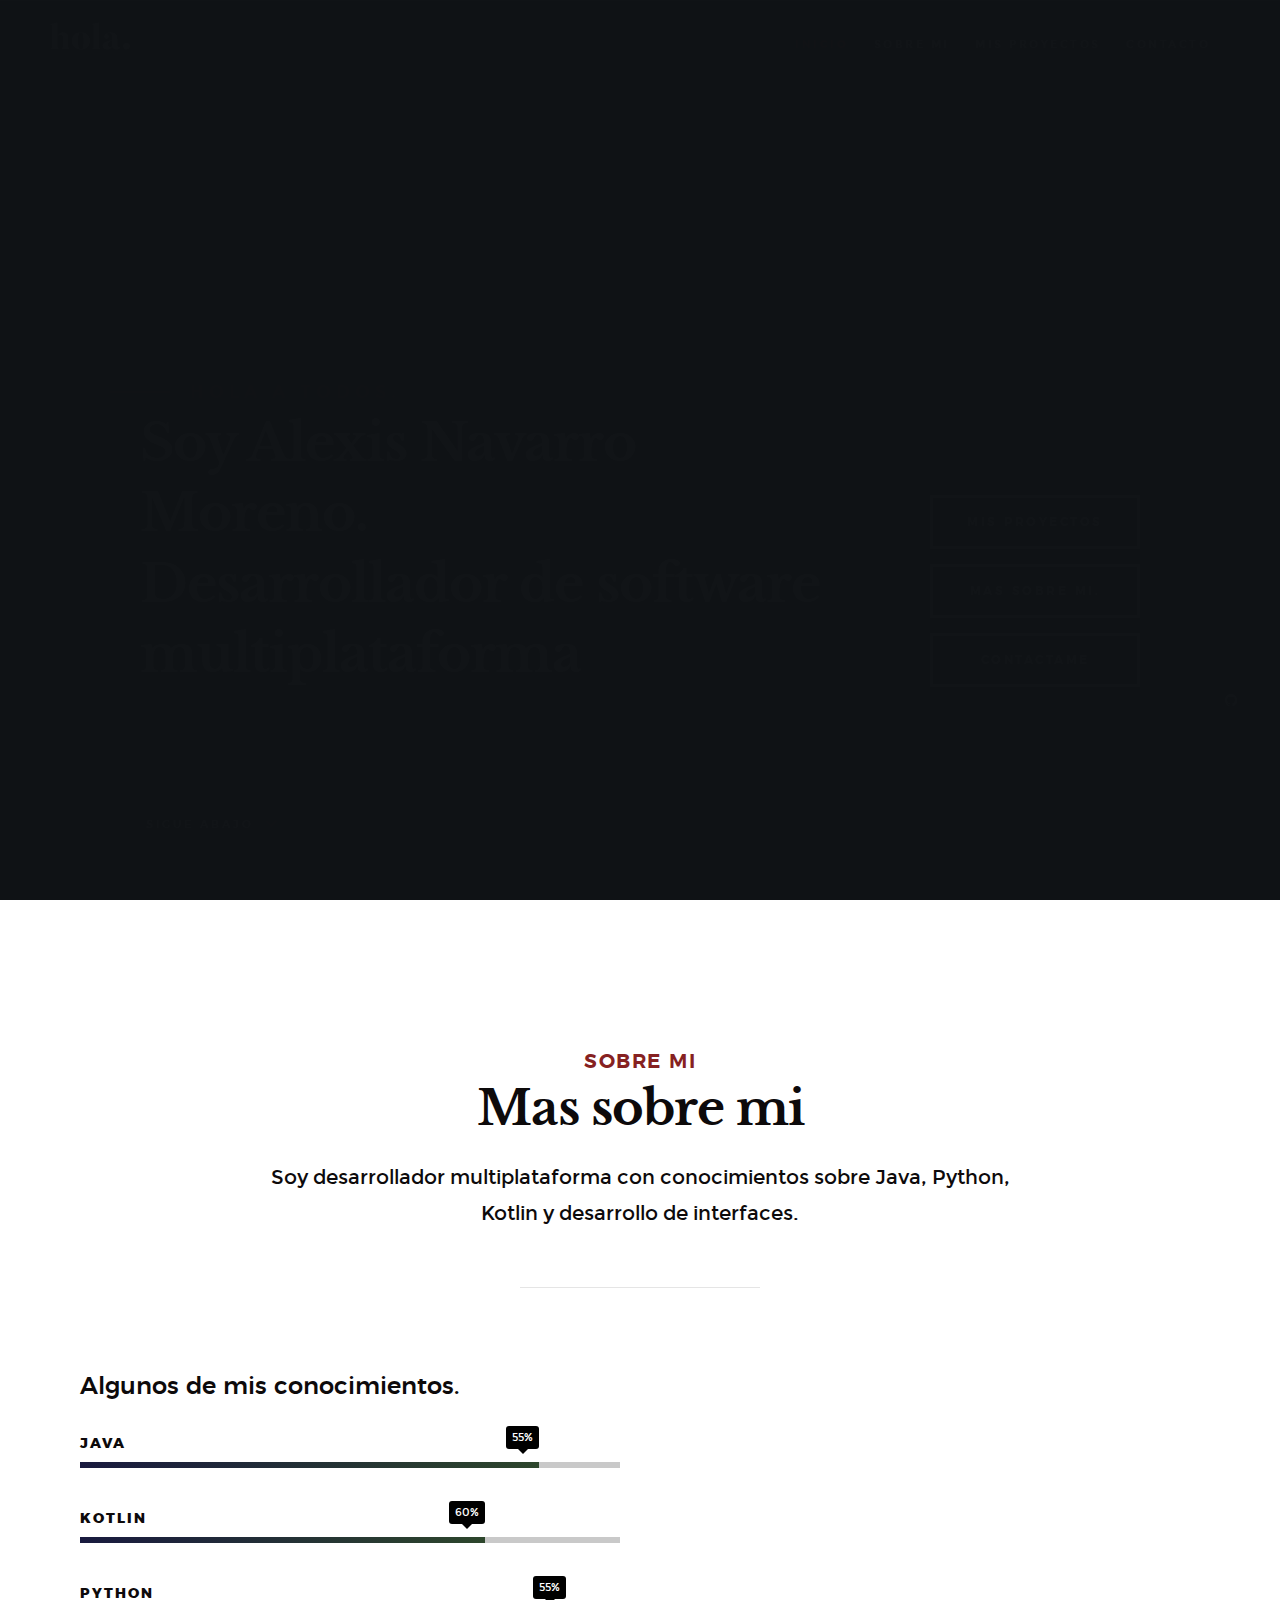
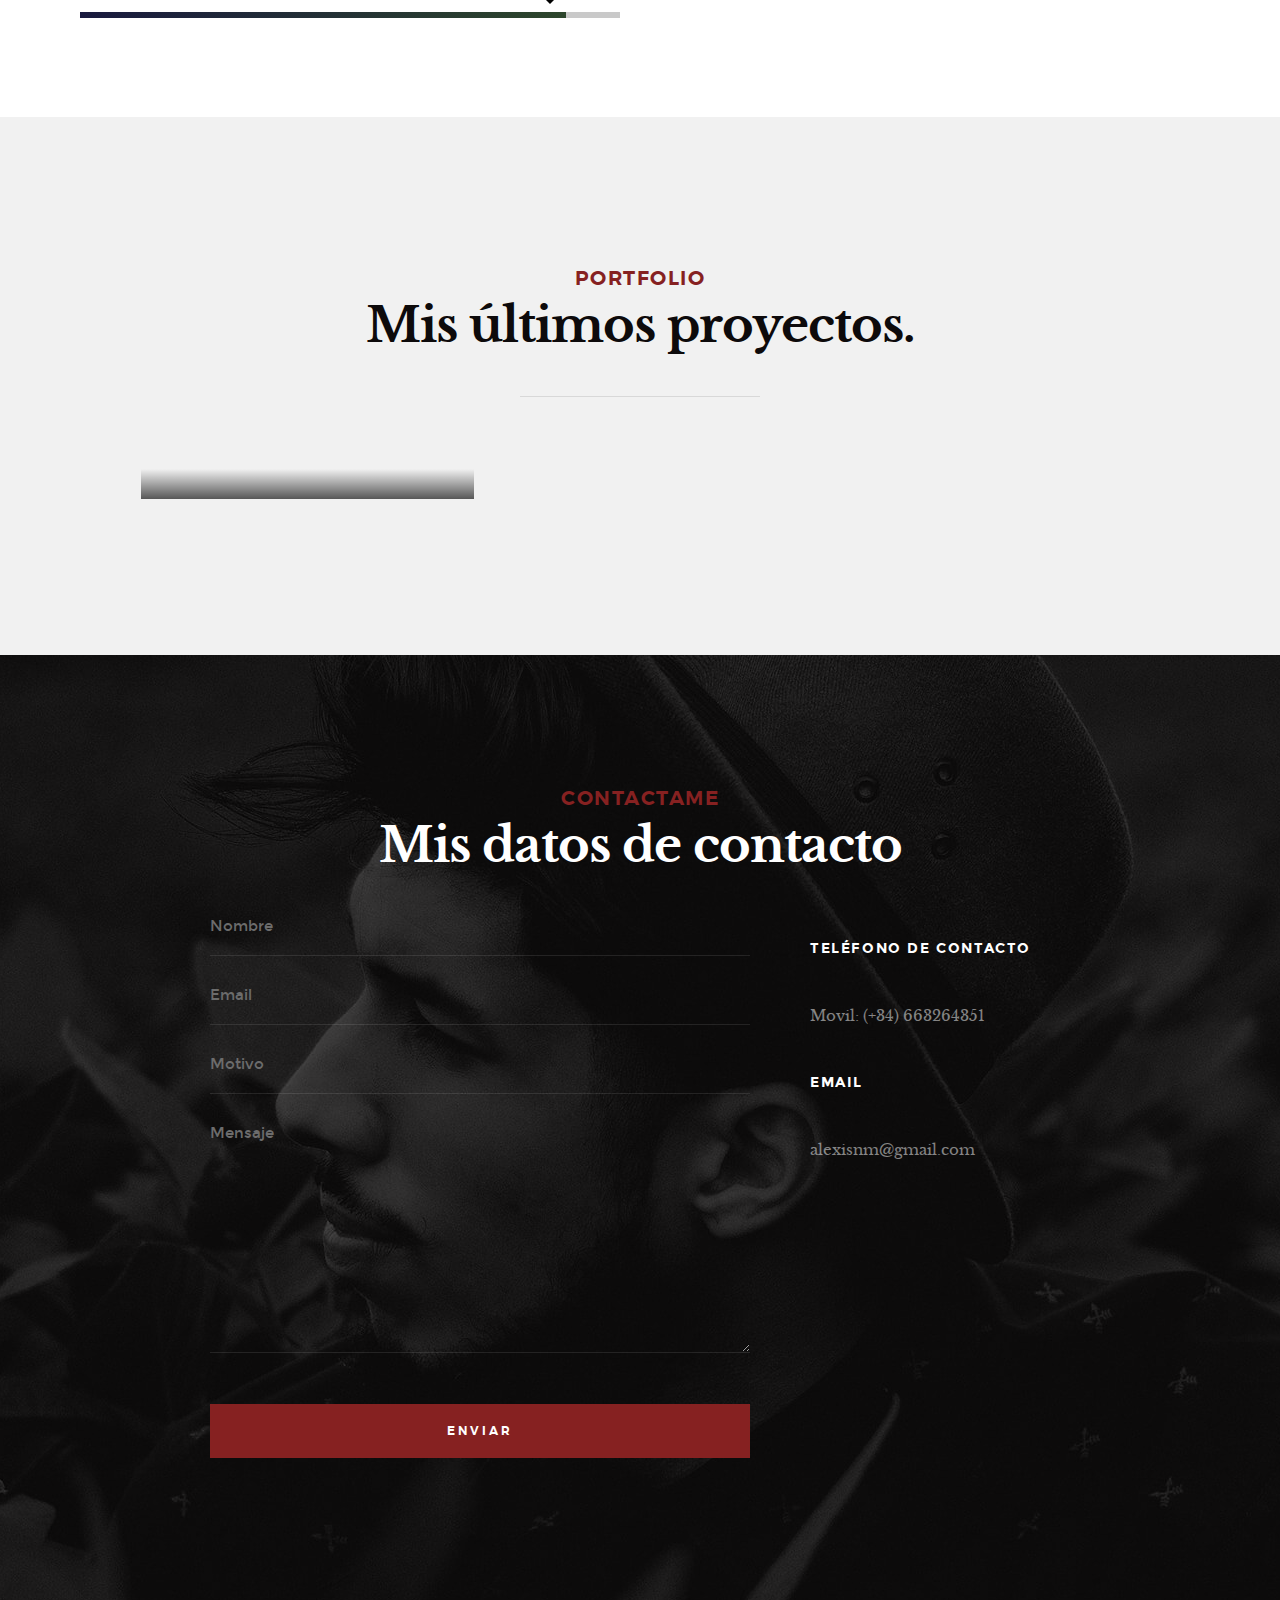
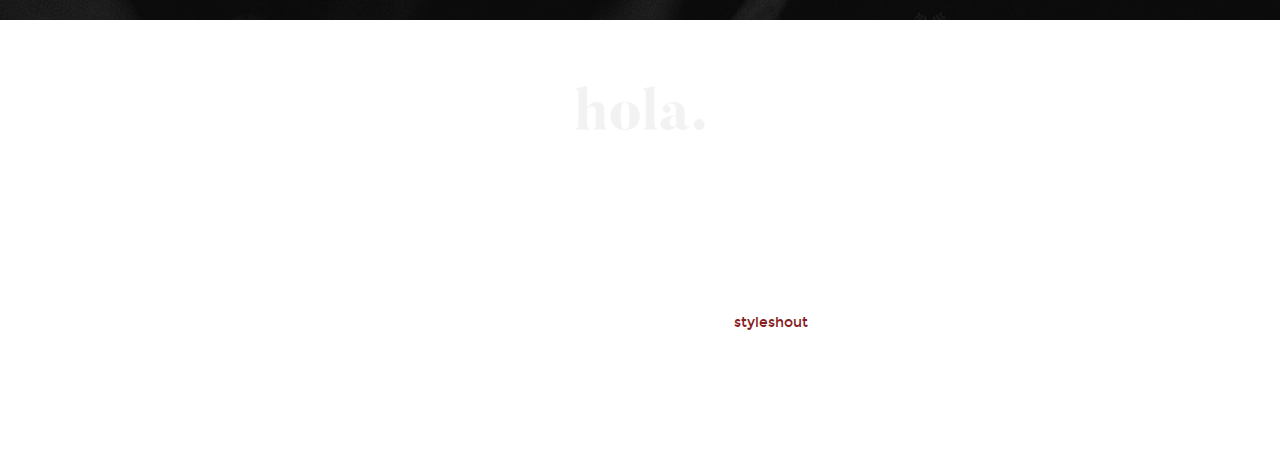
==== index.html @ c72ec031 "Update index.html" ====
<!DOCTYPE html>
<!--[if lt IE 9 ]><html class="no-js oldie" lang="en"> <![endif]-->
<!--[if IE 9 ]><html class="no-js oldie ie9" lang="en"> <![endif]-->
<!--[if (gte IE 9)|!(IE)]><!-->
<html class="no-js" lang="es">
<!--<![endif]-->

<head>

    <!--- basic page needs
    ================================================== -->
    <meta charset="utf-8">
    <title>Repositorio Alexis Navarro</title>
    <meta name="description" content="">
    <meta name="author" content="">

    <!-- mobile specific metas
    ================================================== -->
    <meta name="viewport" content="width=device-width, initial-scale=1">

    <!-- CSS
    ================================================== -->
    <link rel="stylesheet" href="css/base.css">
    <link rel="stylesheet" href="css/vendor.css">
    <link rel="stylesheet" href="css/main.css">

    <!-- script
    ================================================== -->
    <script src="js/modernizr.js"></script>
    <script src="js/pace.min.js"></script>

    <!-- favicons
    ================================================== -->
    <link rel="shortcut icon" href="favicon.ico" type="image/x-icon">
    <link rel="icon" href="favicon.ico" type="image/x-icon">

</head>

<body id="top">

    <!-- header
    ================================================== -->
    <header class="s-header">

        <div class="header-logo">
            <a class="site-logo" href="index.html"><img src="images/logo.png" alt="Homepage"></a>
        </div>

        <nav class="header-nav-wrap">
            <ul class="header-nav">
                <li class="current"><a class="smoothscroll"  href="#home" title="home">Inicio</a></li>
                <li><a class="smoothscroll"  href="#about" title="about">Sobre mi</a></li>
                <li><a class="smoothscroll"  href="#works" title="works">Mis proyectos</a></li>
                <li><a class="smoothscroll"  href="#contact" title="contact">Contacto</a></li>
            </ul>
        </nav>

        <a class="header-menu-toggle" href="#0"><span>Menu</span></a>

    </header> <!-- end s-header -->


   <!-- home
   ================================================== -->
   <section id="home" class="s-home page-hero target-section" data-parallax="scroll" data-image-src="images/desk.jpg" data-natural-width=3000 data-natural-height=2000 data-position-y=center>

        <div class="overlay"></div>
        <div class="shadow-overlay"></div>

        <div class="home-content">

            <div class="row home-content__main">

                <h3>Hola a todos.</h3>

                <h1>
                    Soy Alexis Navarro Moreno. <br>
                    Desarrollador de software multiplataforma<br>
                </h1>

                <div class="home-content__buttons">
                    <a href="#works" class="smoothscroll btn btn--stroke">
                        Mis proyectos
                    </a>
                     <a href="#about" class="smoothscroll btn btn--stroke">
                        Mas sobre mi.
                    </a>
                    <a href="#contact" class="smoothscroll btn btn--stroke">
                        Contactame
                    </a>
                </div>

                <div class="home-content__scroll">
                    <a href="#about" class="scroll-link smoothscroll">
                        <span>Sigue abajo</span>
                    </a>
                </div>

            </div>

        </div> <!-- end home-content -->

        <ul class="home-social">
            <li>
                <a href="https://github.com/alexisnavarromoreno"><i class="im im-github" aria-hidden="true"></i><span>Git-Hub</span></a>
            </li>
        </ul> 
        <!-- end home-social -->

    </section> <!-- end s-home -->

        <!-- about
    ================================================== -->
    <section id="about" class="s-about target-section">
        
        <div class="row narrow section-intro has-bottom-sep">
            <div class="col-full text-center">
                <h3>Sobre mi</h3>
                <h1>Mas sobre mi</h1>
                <p class="lead">Soy desarrollador multiplataforma con conocimientos sobre Java, Python, Kotlin y desarrollo de interfaces.</p>
            </div>
        </div>

        <div class="row about-content">

            <!--<div class="col-six tab-full left">
                <h3>Howdy!</h3>

                <p>Lorem ipsum Ut eiusmod ex magna sit dolor esse adipisicing minim ad cupidatat eu veniam nostrud mollit laboris sunt magna velit culpa consectetur nostrud consectetur labore sed do.</p>

                <p>
                Lorem ipsum Nisi officia Duis irure voluptate dolor commodo pariatur occaecat aliquip adipisicing voluptate Ut in qui ea sint occaecat in commodo in in in incididunt ut sunt in Ut Duis in ut ex qui anim cupidatat cupidatat ex in non dolore labore ea amet cillum ea qui dolor nisi sed velit mollit exercitation ex fugiat labore in deserunt culpa laborum culpa anim dolore laboris amet irure mollit proident velit fugiat aute ea elit magna consequat qui officia quis elit Duis dolor esse cupidatat tempor proident voluptate aliqua ex cupidatat do eiusmod veniam irure laborum ut magna nostrud dolore ullamco commodo elit sit magna aliqua laborum veniam officia dolor.	
                </p>
            </div>-->

            <div class="col-six tab-full right">
                <h3>Algunos de mis conocimientos.</h3>

                <ul class="skill-bars">
                    <!--<li>
                    <div class="progress percent90"><span>90%</span></div>
                    <strong>HTML5</strong>
                    </li>-->
                    <li>
                    <div class="progress percent85"><span>55%</span></div>
                    <strong>Java</strong>
                    </li>
                    <!--<li>
                    <div class="progress percent70"><span>70%</span></div>
                    <strong>Java</strong>
                    </li>
                    <li>
                    <div class="progress percent95"><span>95%</span></div>
                    <strong>PHP</strong>
                    </li>-->
                    <li>
                    <div class="progress percent75"><span>60%</span></div>
                    <strong>Kotlin</strong>
                    </li>   
                    <li>
                    <div class="progress percent90"><span>55%</span></div>
                    <strong>Python</strong>
                    </li>   
                </ul>
            </div>

        </div> <!-- end about-content -->

    <!-- works
    ================================================== -->
    <section id="works" class="s-works target-section">

        <div class="row narrow section-intro has-bottom-sep">
            <div class="col-full">
                <h3>Portfolio</h3>
                <h1>Mis últimos proyectos.</h1>
            </div>
        </div>

        <div class="row masonry-wrap">
            <div class="masonry">

                <div class="masonry__brick">
                    <div class="item-folio">

                        <div class="item-folio__thumb">
                            <a href="images/Qt_logo_2016.svg.jpg" class="thumb-link" title="Componente Qt Personalizado" data-size="1050x700">
                                <img src="images/Qt_logo_2016.svg.jpg" 
                                     srcset="images/Qt_logo_2016.svg.jpg 1x, images/Qt_logo_2016.svg.jpg 2x" alt="">
                                <span class="shadow-overlay"></span>
                            </a>
                        </div>

                        <div class="item-folio__text">
                            <h3 class="item-folio__title">
                                Componente Qt Personalizado
                            </h3>
                            <p class="item-folio__cat">
                                Componente Qt
                            </p>
                        </div>

                        <a href="https://www.behance.net/" class="item-folio__project-link" title="Project link">
                            <i class="im im-link"></i>
                        </a>

                        <div class="item-folio__caption">
                            <p>Vero molestiae sed aut natus excepturi. Et tempora numquam. Temporibus iusto quo.Unde dolorem corrupti neque nisi.</p>
                        </div>

                    </div> <!-- end item-folio -->
                </div> <!-- end masonry__brick -->

            </div>
        </div> <!-- end masonry -->

    </section> <!-- end works -->



<section id="contact" class="s-contact target-section">

        <div class="overlay"></div>

        <div class="row narrow section-intro">
            <div class="col-full">
                <h3>Contactame</h3>
                <h1>Mis datos de contacto</h1>
            </div>
        </div>

        <div class="row contact__main">
            <div class="col-eight tab-full contact__form">
                <form name="contactForm" id="contactForm" method="post" action="mailto:alexisnm.1990@gmail.com" enctype="text/plain">
                    <fieldset>
    
                    <div class="form-field">
                        <input name="contactName" type="text" id="contactName" placeholder="Nombre" value="" minlength="2" required="" aria-required="true" class="full-width">
                    </div>
                    <div class="form-field">
                        <input name="contactEmail" type="email" id="contactEmail" placeholder="Email" value="" required="" aria-required="true" class="full-width">
                    </div>
                    <div class="form-field">
                        <input name="contactSubject" type="text" id="contactSubject" placeholder="Motivo" value="" class="full-width">
                    </div>
                    <div class="form-field">
                        <textarea name="contactMessage" id="contactMessage" placeholder="Mensaje" rows="10" cols="50" required="" aria-required="true" class="full-width"></textarea>
                    </div>
                    <div class="form-field">
                        <button class="full-width btn--primary">Enviar</button>
                        <div class="submit-loader">
                            <div class="text-loader">Enviando...</div>
                            <div class="s-loader">
                                <div class="bounce1"></div>
                                <div class="bounce2"></div>
                                <div class="bounce3"></div>
                            </div>
                        </div>
                    </div>
    
                    </fieldset>
                </form>

                 <!-- contact-warning -->
                <div class="message-warning">
                    <br>Algo ha fallado, vuelve a intentarlo.</br>
                </div> 
            
                    <!-- contact-success -->
                <div class="message-success">
                    <br>Su mensaje ha sido enviado!</br>
                </div>
                        
            </div>
            <div class="col-four tab-full contact__infos">
                <h4 class="h06">Teléfono de contacto</h4>
                <p>
                    <br>Movil: (+34) 663264351</br>
                </p>

                <h4 class="h06">Email</h4>
                <p>
                    <br>alexisnm@gmail.com</br>
                </p>

            </div>

        </div>

    </section>  <!--end s-contact -->


    <!-- footer
    ================================================== -->
    <footer>
        <div class="row">
            <div class="col-full">

                <div class="footer-logo">
                    <a class="footer-site-logo" href="#0"><img src="images/logo.png" alt="Homepage"></a>
                </div>

                <ul class="footer-social">
                    <li><a href="https://github.com/alexisnavarromoreno">
                        <i class="im im-github" aria-hidden="GitHub"></i>
                        <span>GitHub</span>
                    </a></li>
                </ul>
                    
            </div>
        </div>

        <div class="row footer-bottom">

            <div class="col-twelve">
                <div class="copyright">
                    <span>© Copyright Hola 2017</span> 
                    <span>Design by <a href="https://www.styleshout.com/">styleshout</a></span>	
                </div>

                <div class="go-top">
                <a class="smoothscroll" title="Back to Top" href="#top"><i class="im im-arrow-up" aria-hidden="true"></i></a>
                </div>
            </div>

        </div> <!--end footer-bottom-->

    </footer> <!--end footer -->


    <!-- photoswipe background
    ================================================== -->
    <div aria-hidden="true" class="pswp" role="dialog" tabindex="-1">

        <div class="pswp__bg"></div>
        <div class="pswp__scroll-wrap">

            <div class="pswp__container">
                <div class="pswp__item"></div>
                <div class="pswp__item"></div>
                <div class="pswp__item"></div>
            </div>

            <div class="pswp__ui pswp__ui--hidden">
                <div class="pswp__top-bar">
                    <div class="pswp__counter"></div><button class="pswp__button pswp__button--close" title="Close (Esc)"></button> <button class="pswp__button pswp__button--share" title=
                    "Share"></button> <button class="pswp__button pswp__button--fs" title="Toggle fullscreen"></button> <button class="pswp__button pswp__button--zoom" title=
                    "Zoom in/out"></button>
                    <div class="pswp__preloader">
                        <div class="pswp__preloader__icn">
                            <div class="pswp__preloader__cut">
                                <div class="pswp__preloader__donut"></div>
                            </div>
                        </div>
                    </div>
                </div>
                <div class="pswp__share-modal pswp__share-modal--hidden pswp__single-tap">
                    <div class="pswp__share-tooltip"></div>
                </div><button class="pswp__button pswp__button--arrow--left" title="Previous (arrow left)"></button> <button class="pswp__button pswp__button--arrow--right" title=
                "Next (arrow right)"></button>
                <div class="pswp__caption">
                    <div class="pswp__caption__center"></div>
                </div>
            </div>

        </div>

    </div><!-- end photoSwipe background -->

    <div id="preloader">
        <div id="loader"></div>
    </div>


    <!-- Java Script
    ================================================== -->
    <script src="js/jquery-3.2.1.min.js"></script>
    <script src="js/plugins.js"></script>
    <script src="js/main.js"></script>

</body>

</html>
---- css/base.css ----
/* =================================================================== 
 *
 *  Hola v1.0 Base Stylesheet
 *  10-02-2017
 *  ------------------------------------------------------------------
 *
 *  TOC:
 *  # Normalize
 *  # Basic/base setup styles
 *      ## Media
 *      ## Typography resets
 *      ## links
 *      ## inputs
 *  # grid
 *      ## medium size devices
 *      ## tablets
 *      ## mobile devices
 *      ## small mobile devices
 *  # block grids
 *      ## medium size devices
 *      ## tablets
 *      ## mobile devices
 *      ## small mobile devices
 *  # MISC
 *
 * =================================================================== */


/* ===================================================================
 * # normalize
 * normalize.css v5.0.0 | MIT License | 
 * github.com/necolas/normalize.css
 *
 * ------------------------------------------------------------------- */

html {
    font-family: sans-serif;
    line-height: 1.15;
    -ms-text-size-adjust: 100%;
    -webkit-text-size-adjust: 100%;
}

body {
    margin: 0;
}

article, aside, footer, header, nav, section {
    display: block;
}

h1 {
    font-size: 2em;
    margin: 0.67em 0;
}

figcaption, figure, main {
    display: block;
}

figure {
    margin: 1em 40px;
}

hr {
    box-sizing: content-box;
    height: 0;
    overflow: visible;
}

pre {
    font-family: monospace, monospace;
    font-size: 1em;
}

a {
    background-color: transparent;
    -webkit-text-decoration-skip: objects;
}

a:active, a:hover {
    outline-width: 0;
}

abbr[title] {
    border-bottom: none;
    text-decoration: underline;
    text-decoration: underline dotted;
}

b, strong {
    font-weight: inherit;
}

b, strong {
    font-weight: bolder;
}

code, kbd, samp {
    font-family: monospace, monospace;
    font-size: 1em;
}

dfn {
    font-style: italic;
}

mark {
    background-color: #ff0;
    color: #000;
}

small {
    font-size: 80%;
}

sub, sup {
    font-size: 75%;
    line-height: 0;
    position: relative;
    vertical-align: baseline;
}

sub {
    bottom: -0.25em;
}

sup {
    top: -0.5em;
}

audio, video {
    display: inline-block;
}

audio:not([controls]) {
    display: none;
    height: 0;
}

img {
    border-style: none;
}

svg:not(:root) {
    overflow: hidden;
}

button, input, optgroup, select, textarea {
    font-family: sans-serif;
    font-size: 100%;
    line-height: 1.15;
    margin: 0;
}

button, input {
    overflow: visible;
}

button, select {
    text-transform: none;
}

button, html [type="button"], [type="reset"], [type="submit"] {
    -webkit-appearance: button;
}

button::-moz-focus-inner, [type="button"]::-moz-focus-inner, [type="reset"]::-moz-focus-inner, [type="submit"]::-moz-focus-inner {
    border-style: none;
    padding: 0;
}

button:-moz-focusring, [type="button"]:-moz-focusring, [type="reset"]:-moz-focusring, [type="submit"]:-moz-focusring {
    outline: 1px dotted ButtonText;
}

fieldset {
    border: 1px solid #c0c0c0;
    margin: 0 2px;
    padding: 0.35em 0.625em 0.75em;
}

legend {
    box-sizing: border-box;
    color: inherit;
    display: table;
    max-width: 100%;
    padding: 0;
    white-space: normal;
}

progress {
    display: inline-block;
    vertical-align: baseline;
}

textarea {
    overflow: auto;
}

[type="checkbox"], [type="radio"] {
    box-sizing: border-box;
    padding: 0;
}

[type="number"]::-webkit-inner-spin-button, [type="number"]::-webkit-outer-spin-button {
    height: auto;
}

[type="search"] {
    -webkit-appearance: textfield;
    outline-offset: -2px;
}

[type="search"]::-webkit-search-cancel-button, [type="search"]::-webkit-search-decoration {
    -webkit-appearance: none;
}

::-webkit-file-upload-button {
    -webkit-appearance: button;
    font: inherit;
}

details, menu {
    display: block;
}

summary {
    display: list-item;
}

canvas {
    display: inline-block;
}

template {
    display: none;
}

[hidden] {
    display: none;
}


/* ===================================================================
 * # basic/base setup styles - (_basic.scss)
 *
 * ------------------------------------------------------------------- */

html {
    font-size: 62.5%;
    box-sizing: border-box;
}

*, *::before, *::after {
    box-sizing: inherit;
}

body {
    font-weight: normal;
    line-height: 1;
    word-wrap: break-word;
    text-rendering: optimizeLegibility;
    -webkit-overflow-scrolling: touch;
    -webkit-text-size-adjust: none;
}

body, input, button {
    -moz-osx-font-smoothing: grayscale;
    -webkit-font-smoothing: antialiased;
}


/* ------------------------------------------------------------------- 
 * ## Media - (_basic.scss)
 * ------------------------------------------------------------------- */

img, video {
    max-width: 100%;
    height: auto;
}


/* ------------------------------------------------------------------- 
 * ## Typography resets - (_basic.scss)
 * ------------------------------------------------------------------- */

div, dl, dt, dd, ul, ol, li, h1, h2, h3, h4, h5, h6, pre, form, p, blockquote, th, td {
    margin: 0;
    padding: 0;
}

h1, h2, h3, h4, h5, h6 {
    -webkit-font-smoothing: auto;
    -webkit-font-smoothing: antialiased;
    -webkit-font-variant-ligatures: common-ligatures;
    -moz-font-variant-ligatures: common-ligatures;
    font-variant-ligatures: common-ligatures;
    text-rendering: optimizeLegibility;
}

em, i {
    font-style: italic;
    line-height: inherit;
}

strong, b {
    font-weight: bold;
    line-height: inherit;
}

small {
    font-size: 60%;
    line-height: inherit;
}

ol, ul {
    list-style: none;
}

li {
    display: block;
}


/* ------------------------------------------------------------------- 
 * ## links - (_basic.scss)
 * ------------------------------------------------------------------- */

a {
    text-decoration: none;
    line-height: inherit;
}

a img {
    border: none;
}


/* ------------------------------------------------------------------- 
 * ## inputs - (_basic.scss)
 * ------------------------------------------------------------------- */

fieldset {
    margin: 0;
    padding: 0;
}

input[type="email"], 
input[type="number"], 
input[type="search"], 
input[type="text"], 
input[type="tel"], 
input[type="url"], 
input[type="password"], textarea {
    -webkit-appearance: none;
    -moz-appearance: none;
    -ms-appearance: none;
    -o-appearance: none;
    appearance: none;
}


/* ===================================================================
 * # grid - (_grid.scss)
 *
 * ------------------------------------------------------------------- */

.row {
    width: 94%;
    max-width: 1200px;
    margin: 0 auto;
}

.row:after {
    content: "";
    display: table;
    clear: both;
}

.row .row {
    width: auto;
    max-width: none;
    margin-left: -20px;
    margin-right: -20px;
}


/* column blocks
 * -------------------------------------- */

[class*="col-"] {
    float: left;
}

[class*="col-"] + [class*="col-"].end {
    float: right;
}

[class*="col-"] {
    padding: 0 20px;
}


/* column width classes 
 * -------------------------------------- */

.col-one {
    width: 8.33333%;
}

.col-two, .col-1-6 {
    width: 16.66667%;
}

.col-three, .col-1-4 {
    width: 25%;
}

.col-four, .col-1-3 {
    width: 33.33333%;
}

.col-five {
    width: 41.66667%;
}

.col-six, .col-1-2 {
    width: 50%;
}

.col-seven {
    width: 58.33333%;
}

.col-eight, .col-2-3 {
    width: 66.66667%;
}

.col-nine, .col-3-4 {
    width: 75%;
}

.col-ten, .col-5-6 {
    width: 83.33333%;
}

.col-eleven {
    width: 91.66667%;
}

.col-twelve, .col-full {
    width: 100%;
}


/* ------------------------------------------------------------------- 
 * ## medium size devices - (_grid.scss)
 * ------------------------------------------------------------------- */

@media only screen and (max-width: 1200px) {
    .row .row {
        margin-left: -15px;
        margin-right: -15px;
    }
    [class*="col-"] {
        padding: 0 15px;
    }
    .md-two, .md-1-6 {
        width: 16.66667%;
    }
    .md-one {
        width: 8.33333%;
    }
    .md-three, .md-1-4 {
        width: 25%;
    }
    .md-four, .md-1-3 {
        width: 33.33333%;
    }
    .md-five {
        width: 41.66667%;
    }
    .md-six, .md-1-2 {
        width: 50%;
    }
    .md-seven {
        width: 58.33333%;
    }
    .md-eight, .md-2-3 {
        width: 66.66667%;
    }
    .md-nine, .md-3-4 {
        width: 75%;
    }
    .md-ten, .md-5-6 {
        width: 83.33333%;
    }
    .md-eleven {
        width: 91.66667%;
    }
    .md-twelve, .md-full {
        width: 100%;
    }
}


/* ------------------------------------------------------------------- 
 * ## tablets - (_grid.scss)
 * ------------------------------------------------------------------- */

@media only screen and (max-width: 800px) {
    .row {
        width: 90%;
    }
    .tab-1-4 {
        width: 25%;
    }
    .tab-1-3 {
        width: 33.33333%;
    }
    .tab-1-2 {
        width: 50%;
    }
    .tab-2-3 {
        width: 66.66667%;
    }
    .tab-3-4 {
        width: 75%;
    }
    .tab-full {
        width: 100%;
    }
}


/* ------------------------------------------------------------------- 
 * ## mobile devices - (_grid.scss)
 * ------------------------------------------------------------------- */

@media only screen and (max-width: 600px) {
    .row {
        width: auto;
        padding-left: 25px;
        padding-right: 25px;
    }
    .row .row {
        margin-left: -10px;
        margin-right: -10px;
    }
    [class*="col-"] {
        padding: 0 10px;
    }
    .mob-1-4 {
        width: 25%;
    }
    .mob-1-3 {
        width: 33.33333%;
    }
    .mob-1-2 {
        width: 50%;
    }
    .mob-2-3 {
        width: 66.66667%;
    }
    .mob-3-4 {
        width: 75%;
    }
    .mob-full {
        width: 100%;
    }
}


/* ------------------------------------------------------------------- 
 * ## small mobile devices - (_grid.scss) 
 * ------------------------------------------------------------------- */


/* stack columns on small mobile devices
 * ------------------------------------------------------------------- */

@media only screen and (max-width: 400px) {
    .row .row {
        padding-left: 0;
        padding-right: 0;
        margin-left: 0;
        margin-right: 0;
    }
    [class*="col-"] {
        width: 100% !important;
        float: none !important;
        clear: both !important;
        margin-left: 0;
        margin-right: 0;
        padding: 0;
    }
    [class*="col-"] + [class*="col-"].end {
        float: none;
    }
}


/* ===================================================================
 * # block grids - (_grid.scss)
 * ------------------------------------------------------------------- */


/*   Equally-sized columns define at row level
 * ------------------------------------------------------------------- */

[class*="block-"]:after {
    content: "";
    display: table;
    clear: both;
}

.block-1-6 .col-block {
    width: 16.66667%;
}

.block-1-5 .col-block {
    width: 20%;
}

.block-1-4 .col-block {
    width: 25%;
}

.block-1-3 .col-block {
    width: 33.33333%;
}

.block-1-2 .col-block {
    width: 50%;
}


/**
 * Clearing for block grid columns. Allow columns with 
 * different heights to align properly.
 */

.block-1-6 .col-block:nth-child(6n+1), 
.block-1-5 .col-block:nth-child(5n+1), 
.block-1-4 .col-block:nth-child(4n+1), 
.block-1-3 .col-block:nth-child(3n+1), 
.block-1-2 .col-block:nth-child(2n+1) {
    clear: both;
}


/* ------------------------------------------------------------------- 
 * ## medium size devices - (_grid.scss)
 * ------------------------------------------------------------------- */

@media only screen and (max-width: 1200px) {
    .block-m-1-6 .col-block {
        width: 16.66667%;
    }
    .block-m-1-5 .col-block {
        width: 20%;
    }
    .block-m-1-4 .col-block {
        width: 25%;
    }
    .block-m-1-3 .col-block {
        width: 33.33333%;
    }
    .block-m-1-2 .col-block {
        width: 50%;
    }
    .block-m-full .col-block {
        width: 100%;
        clear: both;
    }
    [class*="block-m-"] .bgrid:nth-child(n) {
        clear: none;
    }
    .block-m-1-6 .col-block:nth-child(6n+1), 
    .block-m-1-5 .col-block:nth-child(5n+1), 
    .block-m-1-4 .col-block:nth-child(4n+1), 
    .block-m-1-3 .col-block:nth-child(3n+1), 
    .block-m-1-2 .col-block:nth-child(2n+1) {
        clear: both;
    }
}


/* ------------------------------------------------------------------- 
 * ## tablets - (_grid.scss)
 * ------------------------------------------------------------------- */

@media only screen and (max-width: 800px) {
    .block-tab-1-6 .col-block {
        width: 16.66667%;
    }
    .block-tab-1-5 .col-block {
        width: 20%;
    }
    .block-tab-1-4 .col-block {
        width: 25%;
    }
    .block-tab-1-3 .col-block {
        width: 33.33333%;
    }
    .block-tab-1-2 .col-block {
        width: 50%;
    }
    .block-tab-full .col-block {
        width: 100%;
        clear: both;
    }
    [class*="block-tab-"] .bgrid:nth-child(n) {
        clear: none;
    }
    .block-tab-1-6 .col-block:nth-child(6n+1), 
    .block-tab-1-6 .col-block:nth-child(5n+1), 
    .block-tab-1-4 .col-block:nth-child(4n+1), 
    .block-tab-1-3 .col-block:nth-child(3n+1), 
    .block-tab-1-2 .col-block:nth-child(2n+1) {
        clear: both;
    }
}


/* ------------------------------------------------------------------- 
 * ## mobile devices - (_grid.scss)
 * ------------------------------------------------------------------- */

@media only screen and (max-width: 600px) {
    .block-mob-1-6 .col-block {
        width: 16.66667%;
    }
    .block-mob-1-5 .col-block {
        width: 20%;
    }
    .block-mob-1-4 .col-block {
        width: 25%;
    }
    .block-mob-1-3 .col-block {
        width: 33.33333%;
    }
    .block-mob-1-2 .col-block {
        width: 50%;
    }
    .block-mob-full .col-block {
        width: 100%;
        clear: both;
    }
    [class*="block-mob-"] .bgrid:nth-child(n) {
        clear: none;
    }
    .block-mob-1-6 .col-block:nth-child(6n+1), 
    .block-mob-1-5 .col-block:nth-child(5n+1), 
    .block-mob-1-4 .col-block:nth-child(4n+1), 
    .block-mob-1-3 .col-block:nth-child(3n+1), 
    .block-mob-1-2 .col-block:nth-child(2n+1) {
        clear: both;
    }
}


/* ------------------------------------------------------------------- 
 * ## small mobile devices - (_grid.scss) 
 * ------------------------------------------------------------------- */


/* stack columns on small mobile devices
 * ------------------------------------------------------------------- */

@media only screen and (max-width: 400px) {
    .stack .col-block {
        width: 100% !important;
        float: none !important;
        clear: both !important;
        margin-left: 0;
        margin-right: 0;
    }
}


/* ===================================================================
 * # MISC  - (_grid.scss)
 *
 * ------------------------------------------------------------------- */

.group:after {
    content: "";
    display: table;
    clear: both;
}


/* Misc Helper Styles
 * -------------------------------------- */

.is-hidden {
    display: none;
}

.is-invisible {
    visibility: hidden;
}

.antialiased {
    -webkit-font-smoothing: antialiased;
    -moz-osx-font-smoothing: grayscale;
}

.overflow-hidden {
    overflow: hidden;
}

.remove-bottom {
    margin-bottom: 0;
}

.half-bottom {
    margin-bottom: 1.5rem !important;
}

.add-bottom {
    margin-bottom: 3rem !important;
}

.no-border {
    border: none;
}

.full-width {
    width: 100%;
}

.text-center {
    text-align: center;
}

.text-left {
    text-align: left;
}

.text-right {
    text-align: right;
}

.pull-left {
    float: left;
}

.pull-right {
    float: right;
}

.align-center {
    margin-left: auto;
    margin-right: auto;
    text-align: center;
}
---- css/vendor.css ----
/* =================================================================== 
 *
 *  Hola v1.0 Vendor/Third Party CSS 
 *  10-02-2017
 *  ------------------------------------------------------------------
 *
 *  TOC:
 *  # Slick slider
 *  # PhotoSwipe Skin
 *  # Prettyprint GitHub Theme
 *
 * =================================================================== */


/* ===================================================================
 * # slick slider
 *
 * ------------------------------------------------------------------- */

.slick-slider {
    position: relative;
    display: block;
    box-sizing: border-box;
    -webkit-touch-callout: none;
    -webkit-user-select: none;
    -khtml-user-select: none;
    -moz-user-select: none;
    -ms-user-select: none;
    user-select: none;
    -ms-touch-action: pan-y;
    touch-action: pan-y;
    -webkit-tap-highlight-color: transparent;
}

.slick-list {
    position: relative;
    overflow: hidden;
    display: block;
    margin: 0;
    padding: 0;
}

.slick-list:focus {
    outline: none;
}

.slick-list.dragging {
    cursor: pointer;
    cursor: hand;
}

.slick-slider .slick-track, .slick-slider .slick-list {
    -webkit-transform: translate3d(0, 0, 0);
    -moz-transform: translate3d(0, 0, 0);
    -ms-transform: translate3d(0, 0, 0);
    -o-transform: translate3d(0, 0, 0);
    transform: translate3d(0, 0, 0);
}

.slick-track {
    position: relative;
    left: 0;
    top: 0;
    display: block;
}

.slick-track:before, .slick-track:after {
    content: "";
    display: table;
}

.slick-track:after {
    clear: both;
}

.slick-loading .slick-track {
    visibility: hidden;
}

.slick-slide {
    float: left;
    height: 100%;
    min-height: 1px;
    display: none;
}

[dir="rtl"] .slick-slide {
    float: right;
}

.slick-slide img {
    display: block;
}

.slick-slide.slick-loading img {
    display: none;
}

.slick-slide.dragging img {
    pointer-events: none;
}

.slick-initialized .slick-slide {
    display: block;
}

.slick-loading .slick-slide {
    visibility: hidden;
}

.slick-vertical .slick-slide {
    display: block;
    height: auto;
    border: 1px solid transparent;
}

.slick-arrow.slick-hidden {
    display: none;
}


/*! PhotoSwipe main CSS by Dmitry Semenov | photoswipe.com | MIT license */


/*
	Styles for basic PhotoSwipe functionality (sliding area, open/close transitions)
*/


/* pswp = photoswipe */

.pswp {
    display: none;
    position: absolute;
    width: 100%;
    height: 100%;
    left: 0;
    top: 0;
    overflow: hidden;
    -ms-touch-action: none;
    touch-action: none;
    z-index: 1500;
    -webkit-text-size-adjust: 100%;
    /* create separate layer, to avoid paint on window.onscroll in webkit/blink */
    -webkit-backface-visibility: hidden;
    outline: none;
}

.pswp * {
    -webkit-box-sizing: border-box;
    box-sizing: border-box;
}

.pswp img {
    max-width: none;
}


/* style is added when JS option showHideOpacity is set to true */

.pswp--animate_opacity {
    /* 0.001, because opacity:0 doesn't trigger Paint action, which causes lag at start of transition */
    opacity: 0.001;
    will-change: opacity;
    /* for open/close transition */
    -webkit-transition: opacity 333ms cubic-bezier(0.4, 0, 0.22, 1);
    transition: opacity 333ms cubic-bezier(0.4, 0, 0.22, 1);
}

.pswp--open {
    display: block;
}

.pswp--zoom-allowed .pswp__img {
    /* autoprefixer: off */
    cursor: -webkit-zoom-in;
    cursor: -moz-zoom-in;
    cursor: zoom-in;
}

.pswp--zoomed-in .pswp__img {
    /* autoprefixer: off */
    cursor: -webkit-grab;
    cursor: -moz-grab;
    cursor: grab;
}

.pswp--dragging .pswp__img {
    /* autoprefixer: off */
    cursor: -webkit-grabbing;
    cursor: -moz-grabbing;
    cursor: grabbing;
}


/*
	Background is added as a separate element.
	As animating opacity is much faster than animating rgba() background-color.
*/

.pswp__bg {
    position: absolute;
    left: 0;
    top: 0;
    width: 100%;
    height: 100%;
    background: #000;
    opacity: 0;
    -webkit-transform: translateZ(0);
    transform: translateZ(0);
    -webkit-backface-visibility: hidden;
    will-change: opacity;
}

.pswp__scroll-wrap {
    position: absolute;
    left: 0;
    top: 0;
    width: 100%;
    height: 100%;
    overflow: hidden;
}

.pswp__container, .pswp__zoom-wrap {
    -ms-touch-action: none;
    touch-action: none;
    position: absolute;
    left: 0;
    right: 0;
    top: 0;
    bottom: 0;
}


/* Prevent selection and tap highlights */

.pswp__container, .pswp__img {
    -webkit-user-select: none;
    -moz-user-select: none;
    -ms-user-select: none;
    user-select: none;
    -webkit-tap-highlight-color: transparent;
    -webkit-touch-callout: none;
}

.pswp__zoom-wrap {
    position: absolute;
    width: 100%;
    -webkit-transform-origin: left top;
    -ms-transform-origin: left top;
    transform-origin: left top;
    /* for open/close transition */
    -webkit-transition: -webkit-transform 333ms cubic-bezier(0.4, 0, 0.22, 1);
    transition: transform 333ms cubic-bezier(0.4, 0, 0.22, 1);
}

.pswp__bg {
    will-change: opacity;
    /* for open/close transition */
    -webkit-transition: opacity 333ms cubic-bezier(0.4, 0, 0.22, 1);
    transition: opacity 333ms cubic-bezier(0.4, 0, 0.22, 1);
}

.pswp--animated-in .pswp__bg, .pswp--animated-in .pswp__zoom-wrap {
    -webkit-transition: none;
    transition: none;
}

.pswp__container, .pswp__zoom-wrap {
    -webkit-backface-visibility: hidden;
}

.pswp__item {
    position: absolute;
    left: 0;
    right: 0;
    top: 0;
    bottom: 0;
    overflow: hidden;
}

.pswp__img {
    position: absolute;
    width: auto;
    height: auto;
    top: 0;
    left: 0;
}


/*
	stretched thumbnail or div placeholder element (see below)
	style is added to avoid flickering in webkit/blink when layers overlap
*/

.pswp__img--placeholder {
    -webkit-backface-visibility: hidden;
}


/*
	div element that matches size of large image
	large image loads on top of it
*/

.pswp__img--placeholder--blank {
    background: #222;
}

.pswp--ie .pswp__img {
    width: 100% !important;
    height: auto !important;
    left: 0;
    top: 0;
}


/*
	Error message appears when image is not loaded
	(JS option errorMsg controls markup)
*/

.pswp__error-msg {
    position: absolute;
    left: 0;
    top: 50%;
    width: 100%;
    text-align: center;
    font-size: 14px;
    line-height: 16px;
    margin-top: -8px;
    color: #CCC;
}

.pswp__error-msg a {
    color: #CCC;
    text-decoration: underline;
}


/* ===================================================================
 * # PhotoSwipe Skin
 *
 * ------------------------------------------------------------------- */


/*
    Contents:

    1. Buttons
    2. Share modal and links
    3. Index indicator ("1 of X" counter)
    4. Caption
    5. Loading indicator
    6. Additional styles (root element, top bar, idle state, hidden state, etc.)
*/


/* -------------------------------------------------------------------
 * ## 1. buttons
 * ------------------------------------------------------------------- */


/* <button> css reset */

.pswp__button {
    width: 44px;
    height: 44px;
    line-height: 1;
    position: relative;
    background: none;
    cursor: pointer;
    overflow: visible;
    -webkit-appearance: none;
    display: block;
    border: 0;
    padding: 0;
    margin: 0;
    float: right;
    opacity: 0.6;
    -webkit-transition: opacity 0.2s;
    transition: opacity 0.2s;
    -webkit-box-shadow: none;
    box-shadow: none;
}

.pswp__button:focus, .pswp__button:hover {
    opacity: 1;
    background-color: transparent;
}

.pswp__button:active {
    outline: none;
    opacity: 0.9;
}

.pswp__button::-moz-focus-inner {
    padding: 0;
    border: 0;
}


/* 
pswp__ui--over-close class it added when mouse is 
over element that should close gallery 
*/

.pswp__ui--over-close .pswp__button--close {
    opacity: 1;
}

.pswp__button, .pswp__button--arrow--left:before, .pswp__button--arrow--right:before {
    background: url(../images/photoswipe/default-skin.png) 0 0 no-repeat;
    background-size: 264px 88px;
    width: 44px;
    height: 44px;
}

@media (-webkit-min-device-pixel-ratio: 1.1), (-webkit-min-device-pixel-ratio: 1.09375), (min-resolution: 105dpi), (min-resolution: 1.1dppx) {
    /* Serve SVG sprite if browser supports SVG and resolution is more than 105dpi */
    .pswp--svg .pswp__button, .pswp--svg .pswp__button--arrow--left:before, .pswp--svg .pswp__button--arrow--right:before {
        background-image: url(images/photoswipe/default-skin.svg);
    }
    .pswp--svg .pswp__button--arrow--left, .pswp--svg .pswp__button--arrow--right {
        background: none;
    }
}

.pswp__button--close {
    background-position: 0 -44px;
}

.pswp__button--share {
    background-position: -44px -44px;
}

.pswp__button--fs {
    display: none;
}

.pswp--supports-fs .pswp__button--fs {
    display: block;
}

.pswp--fs .pswp__button--fs {
    background-position: -44px 0;
}

.pswp__button--zoom {
    display: none;
    background-position: -88px 0;
}

.pswp--zoom-allowed .pswp__button--zoom {
    display: block;
}

.pswp--zoomed-in .pswp__button--zoom {
    background-position: -132px 0;
}


/* no arrows on touch screens */

.pswp--touch .pswp__button--arrow--left, .pswp--touch .pswp__button--arrow--right {
    visibility: hidden;
}


/*
Arrow buttons hit area
(icon is added to :before pseudo-element)
*/

.pswp__button--arrow--left, .pswp__button--arrow--right {
    background: none;
    top: 50%;
    margin-top: -22px;
    width: 30px;
    height: 32px;
    position: absolute;
}

.pswp__button--arrow--left {
    left: 12px;
}

.pswp__button--arrow--right {
    right: 12px;
}

.pswp__button--arrow--left:before, .pswp__button--arrow--right:before {
    content: '';
    top: 0;
    background-color: rgba(0, 0, 0, 0.3);
    height: 30px;
    width: 32px;
    position: absolute;
    border-radius: 3px;
}

.pswp__button--arrow--left:before {
    left: 6px;
    background-position: -138px -44px;
}

.pswp__button--arrow--right:before {
    right: 6px;
    background-position: -94px -44px;
}


/* -------------------------------------------------------------------
 * ## 2. Share modal/popup and links
 * ------------------------------------------------------------------- */

.pswp__counter, .pswp__share-modal {
    -webkit-user-select: none;
    -moz-user-select: none;
    -ms-user-select: none;
    user-select: none;
}

.pswp__share-modal {
    display: block;
    background: rgba(0, 0, 0, 0.5);
    width: 100%;
    height: 100%;
    top: 0;
    left: 0;
    padding: 10px;
    position: absolute;
    z-index: 1600;
    opacity: 0;
    -webkit-transition: opacity 0.25s ease-out;
    transition: opacity 0.25s ease-out;
    -webkit-backface-visibility: hidden;
    will-change: opacity;
}

.pswp__share-modal--hidden {
    display: none;
}

.pswp__share-tooltip {
    z-index: 1620;
    position: absolute;
    background: #FFF;
    top: 56px;
    border-radius: 3px;
    display: block;
    width: auto;
    right: 44px;
    -webkit-box-shadow: 0 2px 5px rgba(0, 0, 0, 0.25);
    box-shadow: 0 2px 5px rgba(0, 0, 0, 0.25);
    -webkit-transform: translateY(6px);
    -ms-transform: translateY(6px);
    transform: translateY(6px);
    -webkit-transition: -webkit-transform 0.25s;
    transition: transform 0.25s;
    -webkit-backface-visibility: hidden;
    will-change: transform;
}

.pswp__share-tooltip a {
    display: block;
    padding: 9px 15px;
    color: #000;
    text-decoration: none;
    font-size: 13px;
    line-height: 18px;
}

.pswp__share-tooltip a:hover {
    text-decoration: none;
    color: #000;
}

.pswp__share-tooltip a:first-child {
    /* round corners on the first/last list item */
    border-radius: 3px 3px 0 0;
}

.pswp__share-tooltip a:last-child {
    border-radius: 0 0 3px 3px;
}

.pswp__share-modal--fade-in {
    opacity: 1;
}

.pswp__share-modal--fade-in .pswp__share-tooltip {
    -webkit-transform: translateY(0);
    -ms-transform: translateY(0);
    transform: translateY(0);
}


/* increase size of share links on touch devices */

.pswp--touch .pswp__share-tooltip a {
    padding: 16px 12px;
}

a.pswp__share--facebook:before {
    content: '';
    display: block;
    width: 0;
    height: 0;
    position: absolute;
    top: -12px;
    right: 15px;
    border: 6px solid transparent;
    border-bottom-color: #FFF;
    -webkit-pointer-events: none;
    -moz-pointer-events: none;
    pointer-events: none;
}

a.pswp__share--facebook:hover {
    background: #3E5C9A;
    color: #FFF;
}

a.pswp__share--facebook:hover:before {
    border-bottom-color: #3E5C9A;
}

a.pswp__share--twitter:hover {
    background: #55ACEE;
    color: #FFF;
}

a.pswp__share--pinterest:hover {
    background: #CCC;
    color: #CE272D;
}

a.pswp__share--download:hover {
    background: #DDD;
}


/* -------------------------------------------------------------------
 * ## 3. Index indicator ("1 of X" counter)
 * ------------------------------------------------------------------- */

.pswp__counter {
    position: absolute;
    left: 6px;
    top: 0;
    height: 44px;
    font-size: 13px;
    line-height: 44px;
    color: #FFF;
    opacity: 0.75;
    padding: 0 10px;
}


/* -------------------------------------------------------------------
 * ## 4. Caption
 * ------------------------------------------------------------------- */

.pswp__caption {
    position: absolute;
    left: 0;
    bottom: 0;
    width: 100%;
    min-height: 45px;
}

.pswp__caption h4 {
    font-size: 1.8rem;
    line-height: 1.333;
    margin: 0 0 .6rem;
    color: #FFFFFF;
}

.pswp__caption small {
    font-size: 11px;
    color: rgba(255, 255, 255, 0.5);
}

.pswp__caption__center {
    text-align: center;
    max-width: 900px;
    margin: 0 auto;
    font-size: 13px;
    padding: 10px;
    line-height: 20px;
    color: rgba(255, 255, 255, 0.5);
}

.pswp__caption--empty {
    display: none;
}


/* Fake caption element, used to calculate height of next/prev image */

.pswp__caption--fake {
    visibility: hidden;
}


/* -------------------------------------------------------------------
 * ## 5. Loading indicator (preloader)
 * You can play with it here - http://codepen.io/dimsemenov/pen/yyBWoR
 * ------------------------------------------------------------------- */

.pswp__preloader {
    width: 44px;
    height: 44px;
    position: absolute;
    top: 0;
    left: 50%;
    margin-left: -22px;
    opacity: 0;
    -webkit-transition: opacity 0.25s ease-out;
    transition: opacity 0.25s ease-out;
    will-change: opacity;
    direction: ltr;
}

.pswp__preloader__icn {
    width: 20px;
    height: 20px;
    margin: 12px;
}

.pswp__preloader--active {
    opacity: 1;
}

.pswp__preloader--active .pswp__preloader__icn {
    /* We use .gif in browsers that don't support CSS animation */
    background: url(..images/photoswipe/preloader.gif) 0 0 no-repeat;
}

.pswp--css_animation .pswp__preloader--active {
    opacity: 1;
}

.pswp--css_animation .pswp__preloader--active .pswp__preloader__icn {
    -webkit-animation: clockwise 500ms linear infinite;
    animation: clockwise 500ms linear infinite;
}

.pswp--css_animation .pswp__preloader--active .pswp__preloader__donut {
    -webkit-animation: donut-rotate 1000ms cubic-bezier(0.4, 0, 0.22, 1) infinite;
    animation: donut-rotate 1000ms cubic-bezier(0.4, 0, 0.22, 1) infinite;
}

.pswp--css_animation .pswp__preloader__icn {
    background: none;
    opacity: 0.75;
    width: 14px;
    height: 14px;
    position: absolute;
    left: 15px;
    top: 15px;
    margin: 0;
}

.pswp--css_animation .pswp__preloader__cut {
    /* 
			The idea of animating inner circle is based on Polymer ("material") loading indicator 
			 by Keanu Lee https://blog.keanulee.com/2014/10/20/the-tale-of-three-spinners.html
		*/
    position: relative;
    width: 7px;
    height: 14px;
    overflow: hidden;
}

.pswp--css_animation .pswp__preloader__donut {
    -webkit-box-sizing: border-box;
    box-sizing: border-box;
    width: 14px;
    height: 14px;
    border: 2px solid #FFF;
    border-radius: 50%;
    border-left-color: transparent;
    border-bottom-color: transparent;
    position: absolute;
    top: 0;
    left: 0;
    background: none;
    margin: 0;
}

@media screen and (max-width: 1024px) {
    .pswp__preloader {
        position: relative;
        left: auto;
        top: auto;
        margin: 0;
        float: right;
    }
}

@-webkit-keyframes clockwise {
    0% {
        -webkit-transform: rotate(0deg);
        transform: rotate(0deg);
    }
    100% {
        -webkit-transform: rotate(360deg);
        transform: rotate(360deg);
    }
}

@keyframes clockwise {
    0% {
        -webkit-transform: rotate(0deg);
        transform: rotate(0deg);
    }
    100% {
        -webkit-transform: rotate(360deg);
        transform: rotate(360deg);
    }
}

@-webkit-keyframes donut-rotate {
    0% {
        -webkit-transform: rotate(0);
        transform: rotate(0);
    }
    50% {
        -webkit-transform: rotate(-140deg);
        transform: rotate(-140deg);
    }
    100% {
        -webkit-transform: rotate(0);
        transform: rotate(0);
    }
}

@keyframes donut-rotate {
    0% {
        -webkit-transform: rotate(0);
        transform: rotate(0);
    }
    50% {
        -webkit-transform: rotate(-140deg);
        transform: rotate(-140deg);
    }
    100% {
        -webkit-transform: rotate(0);
        transform: rotate(0);
    }
}


/* -------------------------------------------------------------------
 * ## 6. additional styles
 * ------------------------------------------------------------------- */


/* root element of UI */

.pswp {
    font-family: "montserrat-regular", sans-serif;
}

.pswp__ui {
    -webkit-font-smoothing: auto;
    visibility: visible;
    opacity: 1;
    z-index: 1550;
}


/* top black bar with buttons and "1 of X" indicator */

.pswp__top-bar {
    position: absolute;
    left: 0;
    top: 0;
    height: 44px;
    width: 100%;
    padding: 0 6px;
}

.pswp__caption, .pswp__top-bar, .pswp--has_mouse .pswp__button--arrow--left, .pswp--has_mouse .pswp__button--arrow--right {
    -webkit-backface-visibility: hidden;
    will-change: opacity;
    -webkit-transition: opacity 333ms cubic-bezier(0.4, 0, 0.22, 1);
    transition: opacity 333ms cubic-bezier(0.4, 0, 0.22, 1);
}


/* pswp--has_mouse class is added only when two subsequent mousemove events occur */

.pswp--has_mouse .pswp__button--arrow--left, .pswp--has_mouse .pswp__button--arrow--right {
    visibility: visible;
}

.pswp__top-bar, .pswp__caption {
    background-color: rgba(0, 0, 0, 0.5);
}


/* pswp__ui--fit class is added when main image "fits" between top bar and bottom bar (caption) */

.pswp__ui--fit .pswp__top-bar, .pswp__ui--fit .pswp__caption {
    background-color: rgba(0, 0, 0, 0.3);
}


/* pswp__ui--idle class is added when mouse isn't moving for several seconds (JS option timeToIdle) */

.pswp__ui--idle .pswp__top-bar {
    opacity: 0;
}

.pswp__ui--idle .pswp__button--arrow--left, .pswp__ui--idle .pswp__button--arrow--right {
    opacity: 0;
}


/*
	pswp__ui--hidden class is added when controls are hidden
	e.g. when user taps to toggle visibility of controls
*/

.pswp__ui--hidden .pswp__top-bar, .pswp__ui--hidden .pswp__caption, .pswp__ui--hidden .pswp__button--arrow--left, .pswp__ui--hidden .pswp__button--arrow--right {
    /* Force paint & create composition layer for controls. */
    opacity: 0.001;
}


/* pswp__ui--one-slide class is added when there is just one item in gallery */

.pswp__ui--one-slide .pswp__button--arrow--left, .pswp__ui--one-slide .pswp__button--arrow--right, .pswp__ui--one-slide .pswp__counter {
    display: none;
}

.pswp__element--disabled {
    display: none !important;
}

.pswp--minimal--dark .pswp__top-bar {
    background: none;
}


/* ===================================================================
 * # Prettyprint GitHub Theme
 *
 * ------------------------------------------------------------------- */

.prettyprint {
    background: #F1F1F1;
    font-family: Menlo, 'Bitstream Vera Sans Mono', 'DejaVu Sans Mono', Monaco, Consolas, monospace;
    font-size: 12px;
    line-height: 1.5;
    border-radius: 3px;
    border: none;
}

.pln {
    color: #333333;
}

@media screen {
    .str {
        color: #dd1144;
    }
    .kwd {
        color: #333333;
    }
    .com {
        color: #999988;
    }
    .typ {
        color: #445588;
    }
    .lit {
        color: #445588;
    }
    .pun {
        color: #333333;
    }
    .opn {
        color: #333333;
    }
    .clo {
        color: #333333;
    }
    .tag {
        color: navy;
    }
    .atn {
        color: teal;
    }
    .atv {
        color: #dd1144;
    }
    .dec {
        color: #333333;
    }
    .var {
        color: teal;
    }
    .fun {
        color: #990000;
    }
}

@media print, projection {
    .str {
        color: #006600;
    }
    .kwd {
        color: #006;
        font-weight: bold;
    }
    .com {
        color: #600;
        font-style: italic;
    }
    .typ {
        color: #404;
        font-weight: bold;
    }
    .lit {
        color: #004444;
    }
    .pun, .opn, .clo {
        color: #444400;
    }
    .tag {
        color: #006;
        font-weight: bold;
    }
    .atn {
        color: #440044;
    }
    .atv {
        color: #006600;
    }
}


/* Specify class=linenums on a pre to get line numbering */

ol.linenums {
    margin-top: 0;
    margin-bottom: 0;
}


/* IE indents via margin-left */

li.L0, li.L1, li.L2, li.L3, li.L4, li.L5, li.L6, li.L7, li.L8, li.L9 {
    /* */
}


/* Alternate shading for lines */

li.L1, li.L3, li.L5, li.L7, li.L9 {
    /* */
}
---- css/main.css ----
/* =================================================================== 
 *
 *  Hola v1.0 Main Stylesheet
 *  10-02-2017
 *  ------------------------------------------------------------------
 *
 *  TOC:
 *  # webfonts and iconfonts
 *  # base style overrides
 *      ## links
 *  # typography & general theme styles
 *      ## lists
 *      ## responsive video container
 *      ## floated image
 *      ## tables
 *      ## spacing
 *      ## pace.js styles - minimal
 *  # forms
 *      ## style placeholder text
 *      ## Change Autocomplete styles in Chrome
 *  # buttons
 *  # additional components
 *      ## alert box
 *      ## additional typo styles
 *      ## skillbars
 *  # common and reusable theme styles 
 *      ## section intro
 *      ## blog-list
 *  # header styles
 *      ## header logo
 *      ## mobile menu toggle
 *      ## navigation
 *  # home
 *      ## home content
 *      ## home social
 *      ## home animations
 *  # about
 *      ## timeline
 *  # works
 *      ## bricks/masonry
 *  # testimonials
 *  # blog
 *  # cta
 *  # stats
 *  # contact
 *  # footer
 *      ## go to top
 *  # blog styles
 *      ## blog page header
 *      ## blog content
 *      ## comments
 *
 * =================================================================== */


/* ===================================================================
 * # webfonts and iconfonts - (_document-setup.scss)
 *
 * ------------------------------------------------------------------- */

@import url("iconic/css/iconmonstr-iconic-font.min.css");
@import url("fonts.css");



/* ===================================================================
 * # base style overrides - (_document-setup.scss)
 *
 * ------------------------------------------------------------------- */

html {
    font-size: 10px;
}

@media only screen and (max-width: 400px) {
    html {
        font-size: 9.375px;
    }
}

html, body {
    height: 100%;
}

body {
    background: #0a0809;
    font-family: "librebaskerville-regular", serif;
    font-size: 1.6rem;
    line-height: 1.875;
    color: #5f5f5f;
    margin: 0;
    padding: 0;
}


/* ------------------------------------------------------------------- 
 * ## links - (_document-setup.scss) 
 * ------------------------------------------------------------------- */

a {
    color: #862121;
    -webkit-transition: all 0.3s ease-in-out;
    transition: all 0.3s ease-in-out;
}

a:hover, a:focus, a:active {
    color: #191A3F;
}

a:focus {
    outline: none;
}



/* ===================================================================
 * # typography & general theme styles - (_document-setup.scss) 
 * 
 * ------------------------------------------------------------------- */

h1, h2, h3, h4, h5, h6, .h01, .h02, .h03, .h04, .h05, .h06 {
    font-family: "montserrat-medium", sans-serif;
    color: #0D0A0B;
    font-style: normal;
    font-weight: normal;
    text-rendering: optimizeLegibility;
}

h1, .h01, h2, .h02, h3, .h03, h4, .h04 {
    margin-top: 6rem;
    margin-bottom: 1.8rem;
}

@media only screen and (max-width: 600px) {
    h1, .h01, h2, .h02, h3, .h03, h4, .h04 {
        margin-top: 5.1rem;
    }
}

h5, .h05, h6, .h06 {
    margin-top: 4.2rem;
    margin-bottom: 1.5rem;
}

@media only screen and (max-width: 600px) {
    h5, .h05, h6, .h06 {
        margin-top: 3.6rem;
        margin-bottom: 0.9rem;
    }
}

h1, .h01 {
    font-family: "montserrat-bold", sans-serif;
    font-size: 3.6rem;
    line-height: 1.25;
    letter-spacing: -.1rem;
}

@media only screen and (max-width: 600px) {
    h1, .h01 {
        font-size: 3.3rem;
        letter-spacing: -.07rem;
    }
}

h2, .h02 {
    font-size: 3rem;
    line-height: 1.3;
}

h3, .h03 {
    font-size: 2.4rem;
    line-height: 1.25;
}

h4, .h04 {
    font-size: 2.1rem;
    line-height: 1.286;
}

h5, .h05 {
    font-size: 1.6rem;
    line-height: 1.3125;
}

h6, .h06 {
    font-family: "montserrat-bold", sans-serif;
    font-size: 1.4rem;
    line-height: 1.5;
    text-transform: uppercase;
    letter-spacing: .16rem;
}

p img {
    margin: 0;
}

p.lead {
    font-family: "montserrat-regular", sans-serif;
    font-size: 2rem;
    line-height: 1.8;
    margin-bottom: 3.6rem;
    color: #0D0A0B;
}

@media only screen and (max-width: 800px) {
    p.lead {
        font-size: 1.8rem;
    }
}

em, i, strong, b {
    font-size: inherit;
    line-height: inherit;
    font-style: normal;
    font-weight: normal;
}

em, i {
    font-family: "librebaskerville-italic", serif;
}

strong, b {
    font-family: "librebaskerville-bold", serif;
}

small {
    font-size: 1.2rem;
    line-height: inherit;
}

blockquote {
    margin: 3.9rem 0;
    padding-left: 4.5rem;
    position: relative;
}

blockquote:before {
    content: "\201C";
    font-size: 10rem;
    line-height: 0px;
    margin: 0;
    color: rgba(0, 0, 0, 0.15);
    font-family: arial, sans-serif;
    position: absolute;
    top: 3.6rem;
    left: 0;
}

blockquote p {
    font-family: "montserrat-regular", sans-serif;
    padding: 0;
    font-size: 2.1rem;
    line-height: 1.857;
    color: #0D0A0B;
}

blockquote cite {
    display: block;
    font-family: "montserrat-regular", sans-serif;
    font-size: 1.4rem;
    font-style: normal;
    line-height: 1.5;
}

blockquote cite:before {
    content: "\2014 \0020";
}

blockquote cite a, blockquote cite a:visited {
    color: #6c6c6c;
    border: none;
}

abbr {
    font-family: "librebaskerville-bold", serif;
    font-variant: small-caps;
    text-transform: lowercase;
    letter-spacing: .05rem;
    color: #6c6c6c;
}

var, kbd, samp, code, pre {
    font-family: Consolas, "Andale Mono", Courier, "Courier New", monospace;
}

pre {
    padding: 2.4rem 3rem 3rem;
    background: #F1F1F1;
    overflow-x: auto;
}

code {
    font-size: 1.4rem;
    margin: 0 .2rem;
    padding: .3rem .6rem;
    white-space: nowrap;
    background: #F1F1F1;
    border: 1px solid #E1E1E1;
    border-radius: 3px;
}

pre > code {
    display: block;
    white-space: pre;
    line-height: 2;
    padding: 0;
    margin: 0;
}

pre.prettyprint > code {
    border: none;
}

del {
    text-decoration: line-through;
}

abbr[title], dfn[title] {
    border-bottom: 1px dotted;
    cursor: help;
    text-decoration: none;
}

mark {
    background: #ffd900;
    color: #000000;
}

hr {
    border: solid rgba(0, 0, 0, 0.1);
    border-width: 1px 0 0;
    clear: both;
    margin: 2.4rem 0 1.5rem;
    height: 0;
}


/* ------------------------------------------------------------------- 
 * ## Lists - (_document-setup.scss)  
 * ------------------------------------------------------------------- */

ol {
    list-style: decimal;
}

ul {
    list-style: disc;
}

li {
    display: list-item;
}

ol, ul {
    margin-left: 1.7rem;
}

ul li {
    padding-left: .4rem;
}

ul ul, ul ol, ol ol, ol ul {
    margin: .6rem 0 .6rem 1.7rem;
}

ul.disc li {
    display: list-item;
    list-style: none;
    padding: 0 0 0 .8rem;
    position: relative;
}

ul.disc li::before {
    content: "";
    display: inline-block;
    width: 8px;
    height: 8px;
    border-radius: 50%;
    background: #862121;
    position: absolute;
    left: -17px;
    top: 11px;
    vertical-align: middle;
}

dt {
    margin: 0;
    color: #862121;
}

dd {
    margin: 0 0 0 2rem;
}


/* ------------------------------------------------------------------- 
 * ## responsive video container - (_document-setup)
 * ------------------------------------------------------------------- */

.video-container {
    position: relative;
    padding-bottom: 56.25%;
    height: 0;
    overflow: hidden;
}

.video-container iframe, 
.video-container object, 
.video-container embed, 
.video-container video {
    position: absolute;
    top: 0;
    left: 0;
    width: 100%;
    height: 100%;
}


/* ------------------------------------------------------------------- 
 * ## floated image - (_document-setup)  
 * ------------------------------------------------------------------- */

img.pull-right {
    margin: 1.5rem 0 0 3rem;
}

img.pull-left {
    margin: 1.5rem 3rem 0 0;
}


/* ------------------------------------------------------------------- 
 * ## tables - (_document-setup.scss)  
 * ------------------------------------------------------------------- */

table {
    border-width: 0;
    width: 100%;
    max-width: 100%;
    font-family: "librebaskerville-regular", serif;
}

th, td {
    padding: 1.5rem 3rem;
    text-align: left;
    border-bottom: 1px solid #E8E8E8;
}

th {
    color: #0D0A0B;
    font-family: "montserrat-bold", sans-serif;
}

td {
    line-height: 1.5;
}

th:first-child, td:first-child {
    padding-left: 0;
}

th:last-child, td:last-child {
    padding-right: 0;
}

.table-responsive {
    overflow-x: auto;
    -webkit-overflow-scrolling: touch;
}


/* ------------------------------------------------------------------- 
 * ## Spacing - (_document-setup.scss)  
 * ------------------------------------------------------------------- */

button, .btn {
    margin-bottom: 1.2rem;
}

fieldset {
    margin-bottom: 1.5rem;
}

input, 
textarea, 
select, 
pre, 
blockquote, 
figure, 
table, 
p, 
ul, 
ol, 
dl, 
form, 
.video-container, 
.ss-custom-select {
    margin-bottom: 3rem;
}


/* ------------------------------------------------------------------- 
 * ## pace.js styles - minimal  - (_document-setup.scss)
 * ------------------------------------------------------------------- */

.pace {
    -webkit-pointer-events: none;
    pointer-events: none;
    -webkit-user-select: none;
    -moz-user-select: none;
    user-select: none;
}

.pace-inactive {
    display: none;
}

.pace .pace-progress {
    background: #862121;
    position: fixed;
    z-index: 900;
    top: 0;
    right: 100%;
    width: 100%;
    height: 4px;
}

.oldie .pace {
    display: none;
}



/* ===================================================================
 * preloader - (_preloader-2.scss)
 *
 * ------------------------------------------------------------------- */

#preloader {
    position: fixed;
    top: 0;
    left: 0;
    right: 0;
    bottom: 0;
    background: #0F1215;
    z-index: 800;
    height: 100%;
    width: 100%;
}

.no-js #preloader, .oldie #preloader {
    display: none;
}

#loader {
    position: absolute;
    left: 50%;
    top: 50%;
    width: 60px;
    height: 60px;
    margin-left: -30px;
    margin-top: -30px;
    padding: 0;
    background-color: #862121;
    border-radius: 100%;
    -webkit-animation: sk-scaleout 1.0s infinite ease-in-out;
    animation: sk-scaleout 1.0s infinite ease-in-out;
}

@-webkit-keyframes sk-scaleout {
    0% {
        -webkit-transform: scale(0);
    }
    100% {
        -webkit-transform: scale(1);
        opacity: 0;
    }
}

@keyframes sk-scaleout {
    0% {
        -webkit-transform: scale(0);
        transform: scale(0);
    }
    100% {
        -webkit-transform: scale(1);
        transform: scale(1);
        opacity: 0;
    }
}



/* ===================================================================
 * # forms - (_forms.scss)
 *
 * ------------------------------------------------------------------- */

fieldset {
    border: none;
}

input[type="email"], 
input[type="number"], 
input[type="search"], 
input[type="text"], 
input[type="tel"], 
input[type="url"], 
input[type="password"], 
textarea, select {
    display: block;
    height: 6rem;
    padding: 1.5rem 0;
    border: 0;
    outline: none;
    color: #333333;
    font-family: "montserrat-regular", sans-serif;
    font-size: 1.5rem;
    line-height: 3rem;
    max-width: 100%;
    background: transparent;
    border-bottom: 2px solid rgba(0, 0, 0, 0.15);
    -webkit-transition: all 0.3s ease-in-out;
    transition: all 0.3s ease-in-out;
}

.ss-custom-select {
    position: relative;
    padding: 0;
}

.ss-custom-select select {
    -webkit-appearance: none;
    -moz-appearance: none;
    -ms-appearance: none;
    -o-appearance: none;
    appearance: none;
    text-indent: 0.01px;
    text-overflow: '';
    margin: 0;
    line-height: 3rem;
    vertical-align: middle;
}

.ss-custom-select select option {
    padding-left: 2rem;
    padding-right: 2rem;
}

.ss-custom-select select::-ms-expand {
    display: none;
}

.ss-custom-select::after {
    border-bottom: 2px solid rgba(0, 0, 0, 0.5);
    border-right: 2px solid rgba(0, 0, 0, 0.5);
    content: '';
    display: block;
    height: 8px;
    width: 8px;
    margin-top: -7px;
    pointer-events: none;
    position: absolute;
    right: 2.4rem;
    top: 50%;
    -webkit-transform-origin: 66% 66%;
    -ms-transform-origin: 66% 66%;
    transform-origin: 66% 66%;
    -webkit-transform: rotate(45deg);
    -ms-transform: rotate(45deg);
    transform: rotate(45deg);
    -webkit-transition: all 0.15s ease-in-out;
    transition: all 0.15s ease-in-out;
}


/* IE9 and below */

.oldie .ss-custom-select::after {
    display: none;
}

textarea {
    min-height: 25rem;
}

input[type="email"]:focus, 
input[type="number"]:focus, 
input[type="search"]:focus, 
input[type="text"]:focus, 
input[type="tel"]:focus, 
input[type="url"]:focus, 
input[type="password"]:focus, 
textarea:focus, select:focus {
    color: #000000;
    border-bottom: 2px solid black;
}

label, legend {
    font-family: "montserrat-bold", sans-serif;
    font-size: 1.4rem;
    margin-bottom: .9rem;
    line-height: 1.714;
    color: #0D0A0B;
    display: block;
}

input[type="checkbox"], input[type="radio"] {
    display: inline;
}

label > .label-text {
    display: inline-block;
    margin-left: 1rem;
    font-family: "montserrat-regular", sans-serif;
    line-height: inherit;
}

label > input[type="checkbox"], label > input[type="radio"] {
    margin: 0;
    position: relative;
    top: .15rem;
}


/* ------------------------------------------------------------------- 
 * ## style placeholder text - (_forms.scss)
 * ------------------------------------------------------------------- */

::-webkit-input-placeholder {
    color: #6c6c6c;
}

:-moz-placeholder {
    color: #6c6c6c;
    /* Firefox 18- */
}

::-moz-placeholder {
    color: #6c6c6c;
    /* Firefox 19+ */
}

:-ms-input-placeholder {
    color: #6c6c6c;
}

.placeholder {
    color: #6c6c6c !important;
}


/* ------------------------------------------------------------------- 
 * ## Change Autocomplete styles in Chrome - (_forms.scss)
 * ------------------------------------------------------------------- */

input:-webkit-autofill, input:-webkit-autofill:hover, input:-webkit-autofill:focus input:-webkit-autofill, textarea:-webkit-autofill, textarea:-webkit-autofill:hover textarea:-webkit-autofill:focus, select:-webkit-autofill, select:-webkit-autofill:hover, select:-webkit-autofill:focus {
    -webkit-text-fill-color: #cf3e3e;
    transition: background-color 5000s ease-in-out 0s;
}



/* ===================================================================
 * # buttons - (_buttons.scss)
 *
 * ------------------------------------------------------------------- */

.btn, button, 
input[type="submit"], 
input[type="reset"], 
input[type="button"] {
    display: inline-block;
    font-family: "montserrat-semibold", sans-serif;
    font-size: 1.2rem;
    text-transform: uppercase;
    letter-spacing: .3rem;
    height: 5.4rem;
    line-height: calc(5.4rem - .6rem);
    padding: 0 3rem;
    margin: 0 .3rem 1.2rem 0;
    color: #151515;
    text-decoration: none;
    cursor: pointer;
    text-align: center;
    white-space: nowrap;
    -webkit-transition: all 0.3s ease-in-out;
    transition: all 0.3s ease-in-out;
    background-color: #c5c5c5;
    border: .3rem solid #c5c5c5;
}

.btn:hover, 
button:hover, 
input[type="submit"]:hover, 
input[type="reset"]:hover, 
input[type="button"]:hover, 
.btn:focus, button:focus, 
input[type="submit"]:focus, 
input[type="reset"]:focus, 
input[type="button"]:focus {
    background-color: #b8b8b8;
    border-color: #b8b8b8;
    color: #000000;
    outline: 0;
}


/* button primary
 * ------------------------------------------------- */

.btn.btn--primary, 
button.btn--primary, 
input[type="submit"].btn--primary, 
input[type="reset"].btn--primary, 
input[type="button"].btn--primary {
    background: #0D0A0B;
    border-color: #0D0A0B;
    color: #FFFFFF;
}

.btn.btn--primary:hover, 
button.btn--primary:hover, 
input[type="submit"].btn--primary:hover, 
input[type="reset"].btn--primary:hover, 
input[type="button"].btn--primary:hover, 
.btn.btn--primary:focus, 
button.btn--primary:focus, 
input[type="submit"].btn--primary:focus, 
input[type="reset"].btn--primary:focus, 
input[type="button"].btn--primary:focus {
    background: #862121;
    border-color: #862121;
}


/* button modifiers
 * ------------------------------------------------- */

.btn.full-width, button.full-width {
    width: 100%;
    margin-right: 0;
}

.btn--medium, button.btn--medium {
    height: 5.7rem !important;
    line-height: calc(5.7rem - .6rem) !important;
}

.btn--large, button.btn--large {
    height: 6rem !important;
    line-height: calc(6rem - .6rem) !important;
}

.btn--stroke, button.btn--stroke {
    background: transparent !important;
    border: 0.3rem solid #000000;
    color: #000000;
}

.btn--stroke:hover, button.btn--stroke:hover {
    border: 0.3rem solid #862121;
    color: #862121;
}

.btn--pill, button.btn--pill {
    padding-left: 3rem !important;
    padding-right: 3rem !important;
    border-radius: 1000px !important;
}

button::-moz-focus-inner, input::-moz-focus-inner {
    border: 0;
    padding: 0;
}



/* =================================================================== 
 * # additional components - (_others.scss)
 *
 * ------------------------------------------------------------------- */


/* ------------------------------------------------------------------- 
 * ## alert box - (_alert-box.scss)
 * ------------------------------------------------------------------- */

.alert-box {
    padding: 2.1rem 4rem 2.1rem 3rem;
    position: relative;
    margin-bottom: 3rem;
    border-radius: 3px;
    font-family: "montserrat-regular", sans-serif;
    font-size: 1.5rem;
    line-height: 1.6;
}

.alert-box__close {
    position: absolute;
    right: 1.8rem;
    top: 1.8rem;
    cursor: pointer;
}

.alert-box__close.im {
    font-size: 12px;
}

.alert-box--error {
    background-color: #ffd1d2;
    color: #e65153;
}

.alert-box--success {
    background-color: #c8e675;
    color: #758c36;
}

.alert-box--info {
    background-color: #d7ecfb;
    color: #4a95cc;
}

.alert-box--notice {
    background-color: #fff099;
    color: #bba31b;
}


/* ------------------------------------------------------------------- 
 * ## additional typo styles - (_additional-typo.scss)
 * ------------------------------------------------------------------- */


/* drop cap 
 * ----------------------------------------------- */

.drop-cap:first-letter {
    float: left;
    margin: 0;
    padding: 1.5rem .6rem 0 0;
    font-size: 8.4rem;
    font-family: "montserrat-bold", sans-serif;
    line-height: 6rem;
    text-indent: 0;
    background: transparent;
    color: #000000;
}


/* line definition style 
 * ----------------------------------------------- */

.lining dt, .lining dd {
    display: inline;
    margin: 0;
}

.lining dt + dt:before, .lining dd + dt:before {
    content: "\A";
    white-space: pre;
}

.lining dd + dd:before {
    content: ", ";
}

.lining dd + dd:before {
    content: ", ";
}

.lining dd:before {
    content: ": ";
    margin-left: -0.2em;
}


/* dictionary definition style 
 * ----------------------------------------------- */

.dictionary-style dt {
    display: inline;
    counter-reset: definitions;
}

.dictionary-style dt + dt:before {
    content: ", ";
    margin-left: -0.2em;
}

.dictionary-style dd {
    display: block;
    counter-increment: definitions;
}

.dictionary-style dd:before {
    content: counter(definitions, decimal) ". ";
}


/** 
 * Pull Quotes
 * -----------
 * markup:
 *
 * <aside class="pull-quote">
 *		<blockquote>
 *			<p></p>
 *		</blockquote>
 *	</aside>
 *
 * --------------------------------------------------------------------- */

.pull-quote {
    position: relative;
    padding: 2.1rem 3rem 2.1rem 0px;
}

.pull-quote:before, .pull-quote:after {
    height: 1em;
    position: absolute;
    font-size: 10rem;
    font-family: Arial, Sans-Serif;
    color: rgba(0, 0, 0, 0.15);
}

.pull-quote:before {
    content: "\201C";
    top: -3.6rem;
    left: 0;
}

.pull-quote:after {
    content: '\201D';
    bottom: 3.6rem;
    right: 0;
}

.pull-quote blockquote {
    margin: 0;
}

.pull-quote blockquote:before {
    content: none;
}


/** 
 * Stats Tab
 * ---------
 * markup:
 *
 * <ul class="stats-tabs">
 *		<li><a href="#">[value]<em>[name]</em></a></li>
 *	</ul>
 *
 * Extend this object into your markup.
 *
 * --------------------------------------------------------------------- */

.stats-tabs {
    padding: 0;
    margin: 3rem 0;
}

.stats-tabs li {
    display: inline-block;
    margin: 0 1.5rem 3rem 0;
    padding: 0 1.5rem 0 0;
    border-right: 1px solid rgba(13, 10, 11, 0.15);
}

.stats-tabs li:last-child {
    margin: 0;
    padding: 0;
    border: none;
}

.stats-tabs li a {
    display: inline-block;
    font-size: 2.5rem;
    font-family: "montserrat-semibold", sans-serif;
    border: none;
    color: #151515;
}

.stats-tabs li a:hover {
    color: #862121;
}

.stats-tabs li a em {
    display: block;
    margin: .6rem 0 0 0;
    font-size: 1.4rem;
    font-family: "montserrat-regular", sans-serif;
    color: #6c6c6c;
}


/* ------------------------------------------------------------------- 
 * ## skillbars - (_skillbars.scss)
 * ------------------------------------------------------------------- */

.skill-bars {
    list-style: none;
    margin: 6rem 0 3rem;
}

.skill-bars li {
    height: .6rem;
    background: #c9c9c9;
    width: 100%;
    margin-bottom: 6.9rem;
    padding: 0;
    position: relative;
}

.skill-bars li strong {
    position: absolute;
    left: 0;
    top: -3rem;
    font-family: "montserrat-extrabold", sans-serif;
    color: #0D0A0B;
    text-transform: uppercase;
    letter-spacing: .2rem;
    font-size: 1.4rem;
    line-height: 2.4rem;
}

.skill-bars li .progress {
    background: #000000;
    background-image: linear-gradient(to right, #191A3F, #2d462c);
    position: relative;
    height: 100%;
}

.skill-bars li .progress span {
    position: absolute;
    right: 0;
    top: -3.6rem;
    display: block;
    font-family: "montserrat-regular", sans-serif;
    color: #FFFFFF;
    font-size: 1.1rem;
    line-height: 1;
    background: #000000;
    padding: .6rem .6rem;
    border-radius: 3px;
}

.skill-bars li .progress span::after {
    position: absolute;
    left: 50%;
    bottom: -5px;
    margin-left: -5px;
    border-right: 5px solid transparent;
    border-left: 5px solid transparent;
    border-top: 5px solid #000000;
    content: "";
}

.skill-bars li .percent5 {
    width: 5%;
}

.skill-bars li .percent10 {
    width: 10%;
}

.skill-bars li .percent15 {
    width: 15%;
}

.skill-bars li .percent20 {
    width: 20%;
}

.skill-bars li .percent25 {
    width: 25%;
}

.skill-bars li .percent30 {
    width: 30%;
}

.skill-bars li .percent35 {
    width: 35%;
}

.skill-bars li .percent40 {
    width: 40%;
}

.skill-bars li .percent45 {
    width: 45%;
}

.skill-bars li .percent50 {
    width: 50%;
}

.skill-bars li .percent55 {
    width: 55%;
}

.skill-bars li .percent60 {
    width: 60%;
}

.skill-bars li .percent65 {
    width: 65%;
}

.skill-bars li .percent70 {
    width: 70%;
}

.skill-bars li .percent75 {
    width: 75%;
}

.skill-bars li .percent80 {
    width: 80%;
}

.skill-bars li .percent85 {
    width: 85%;
}

.skill-bars li .percent90 {
    width: 90%;
}

.skill-bars li .percent95 {
    width: 95%;
}

.skill-bars li .percent100 {
    width: 100%;
}



/* ===================================================================
 * # common and reusable theme styles  - (_common-styles.scss)
 *
 * ------------------------------------------------------------------- */

.wide {
    max-width: 1400px;
}

.narrow {
    max-width: 800px;
}


/* ------------------------------------------------------------------- 
 * ## section intro - (_common-styles.scss)
 * ------------------------------------------------------------------- */

.section-intro {
    text-align: center;
    position: relative;
}

.section-intro h1 {
    font-family: "librebaskerville-bold", serif;
    font-size: 4.8rem;
    line-height: 1.375;
    margin-top: 0;
}

.section-intro h3 {
    font-family: "montserrat-semibold", sans-serif;
    font-size: 2rem;
    color: #862121;
    text-transform: uppercase;
    letter-spacing: .15rem;
    margin-top: 0;
    margin-bottom: 0;
}

.section-intro.has-bottom-sep {
    padding-bottom: 1.5rem;
    position: relative;
}

.section-intro.has-bottom-sep::after {
    display: inline-block;
    height: 1px;
    width: 240px;
    background-color: rgba(0, 0, 0, 0.1);
    text-align: center;
}


/* ------------------------------------------------------------------- 
 * responsive:
 * section-intro
 * ------------------------------------------------------------------- */

@media only screen and (max-width: 800px) {
    .section-intro h1 {
        font-size: 4.2rem;
    }
    .section-intro h3 {
        font-size: 1.8rem;
    }
}

@media only screen and (max-width: 600px) {
    .section-intro h1 {
        font-size: 3.6rem;
    }
    .section-intro h3 {
        font-size: 1.7rem;
    }
}

@media only screen and (max-width: 400px) {
    .section-intro h1 {
        font-size: 3.3rem;
    }
    .section-intro h3 {
        font-size: 1.6rem;
    }
}


/* ------------------------------------------------------------------- 
 * ## blog-list - (_common-styles.scss)
 * ------------------------------------------------------------------- */

.blog-list {
    margin-top: 6rem;
    margin-left: 0;
}

.blog-list article {
    margin-bottom: 7.2rem;
}

.blog-list article:nth-child(2n+1) {
    padding-right: 50px;
}

.blog-list article:nth-child(2n+2) {
    padding-left: 50px;
}

.blog-list h2 {
    font-family: "montserrat-medium", sans-serif;
    font-size: 3rem;
    line-height: 1.2;
    margin-top: .3rem;
    margin-bottom: 2.1rem;
    padding-bottom: 2.4rem;
    color: #0D0A0B;
    position: relative;
}

.blog-list h2 a {
    color: #0D0A0B;
}

.blog-list h2::after {
    display: block;
    content: "";
    position: absolute;
    bottom: 0;
    left: 0;
    height: 1px;
    width: 80px;
    background-color: rgba(0, 0, 0, 0.15);
}

.blog-list .blog-date {
    font-family: "montserrat-regular", sans-serif;
    font-size: 1.5rem;
    color: #862121;
}

.blog-list .blog-date a {
    color: #862121;
}

.blog-list .blog-date a:hover, 
.blog-list .blog-date a:focus, 
.blog-list .blog-date a:active {
    color: #000000;
}

.blog-list .blog-cat {
    font-family: "montserrat-medium", sans-serif;
    font-size: 1.3rem;
    text-transform: uppercase;
    letter-spacing: .2rem;
    color: #000000;
    margin-top: -.9rem;
}

.blog-list .blog-cat a {
    color: #000000;
}

.blog-list .blog-cat a:hover, 
.blog-list .blog-cat a:focus, 
.blog-list .blog-cat a:active {
    color: #862121;
}

.blog-list .blog-cat a::after {
    content: ", ";
}

.blog-list .blog-cat a:last-child::after {
    display: none;
}


/* ------------------------------------------------------------------- 
 * responsive:
 * blog-list
 * ------------------------------------------------------------------- */

@media only screen and (max-width: 1200px) {
    .blog-list article:nth-child(2n+1) {
        padding-right: 40px;
    }
    .blog-list article:nth-child(2n+2) {
        padding-left: 40px;
    }
}

@media only screen and (max-width: 800px) {
    .blog-list article:nth-child(n) {
        padding: 0 15px;
    }
}

@media only screen and (max-width: 600px) {
    .blog-list article:nth-child(n) {
        padding: 0;
    }
    .blog-list h2 {
        font-size: 2.7rem;
    }
}



/* ===================================================================
 * # header styles - (_site-layout.scss)
 *
 * ------------------------------------------------------------------- */

.s-header {
    width: 100%;
    height: 72px;
    background-color: transparent;
    position: absolute;
    top: 0;
    z-index: 500;
}

.s-header.offset {
    -webkit-transform: translate3d(0, -100%, 0);
    -ms-transform: translate3d(0, -100%, 0);
    transform: translate3d(0, -100%, 0);
    -webkit-transition: all 1s ease-in-out;
    transition: all 1s ease-in-out;
}

.s-header.scrolling {
    -webkit-transform: translate3d(0, 0, 0);
    -ms-transform: translate3d(0, 0, 0);
    transform: translate3d(0, 0, 0);
}

.s-header.sticky {
    position: fixed;
    top: 0;
    background-color: #000000 !important;
    opacity: 0;
    visibility: hidden;
    z-index: 600;
}

.s-header.sticky .header-logo a {
    margin: 0;
}

.s-header.sticky .header-nav-wrap {
    top: 0;
}

.s-header.sticky.scrolling {
    opacity: 1;
    visibility: visible;
}


/* -------------------------------------------------------------------
 * ## header logo - (_site-layout.css) 
 * ------------------------------------------------------------------- */

.header-logo {
    display: inline-block;
    position: absolute;
    margin: 0;
    padding: 0;
    left: 50px;
    top: 50%;
    -webkit-transform: translateY(-50%);
    -ms-transform: translateY(-50%);
    transform: translateY(-50%);
    z-index: 501;
}

.header-logo a {
    display: block;
    margin: 9px 0 0 0;
    padding: 0;
    outline: 0;
    border: none;
    width: 80px;
    -webkit-transition: all 0.3s ease-in-out;
    transition: all 0.3s ease-in-out;
}


/* ------------------------------------------------------------------- 
 * ## mobile menu toggle - (_site-layout.css) 
 * ------------------------------------------------------------------- */

.header-menu-toggle {
    display: none;
    position: absolute;
    right: 29px;
    top: 18px;
    height: 42px;
    width: 42px;
    line-height: 42px;
    font-family: "montserrat-regular", sans-serif;
    font-size: 1.4rem;
    text-transform: uppercase;
    letter-spacing: .2rem;
    color: rgba(255, 255, 255, 0.5);
    -webkit-transition: all 0.3s ease-in-out;
    transition: all 0.3s ease-in-out;
}

.header-menu-toggle:hover, .header-menu-toggle:focus {
    color: #FFFFFF;
}

.header-menu-toggle span {
    display: block;
    width: 24px;
    height: 2px;
    margin-top: -1px;
    position: absolute;
    left: 9px;
    top: 50%;
    right: auto;
    bottom: auto;
    background-color: white;
    -webkit-transition: all 0.5s ease-in-out;
    transition: all 0.5s ease-in-out;
    font: 0/0 a;
    text-shadow: none;
    color: transparent;
}

.header-menu-toggle span::before, 
.header-menu-toggle span::after {
    content: '';
    width: 100%;
    height: 100%;
    background-color: inherit;
    position: absolute;
    left: 0;
    -webkit-transition: all 0.5s ease-in-out;
    transition: all 0.5s ease-in-out;
}

.header-menu-toggle span::before {
    top: -9px;
}

.header-menu-toggle span::after {
    bottom: -9px;
}

.s-header.sticky .header-menu-toggle {
    top: 12px;
}

.header-menu-toggle.is-clicked span {
    background-color: rgba(255, 255, 255, 0);
    -webkit-transition: all 0.1s ease-in-out;
    transition: all 0.1s ease-in-out;
}

.header-menu-toggle.is-clicked span::before, 
.header-menu-toggle.is-clicked span::after {
    background-color: white;
}

.header-menu-toggle.is-clicked span::before {
    top: 0;
    -webkit-transform: rotate(135deg);
    -ms-transform: rotate(135deg);
    transform: rotate(135deg);
}

.header-menu-toggle.is-clicked span::after {
    bottom: 0;
    -webkit-transform: rotate(225deg);
    -ms-transform: rotate(225deg);
    transform: rotate(225deg);
}


/* ------------------------------------------------------------------- 
 * ## navigation - (_site-layout.scss) 
 * ------------------------------------------------------------------- */

.header-nav-wrap {
    font-family: "montserrat-bold", sans-serif;
    font-size: 11px;
    text-transform: uppercase;
    letter-spacing: .25rem;
    position: absolute;
    top: 9px;
    right: 50px;
}

.header-nav {
    display: inline-block;
    list-style: none;
    margin: 0;
    height: 72px;
}

.header-nav li {
    display: inline-block;
    padding-left: 0;
    margin-right: 2rem;
}

.header-nav li a {
    display: block;
    line-height: 72px;
    color: #FFFFFF;
}

.header-nav li.current a {
    font-family: "montserrat-extrabold", sans-serif;
    color: #af2b2b;
}


/* ------------------------------------------------------------------- 
 * responsive:
 * header
 * ------------------------------------------------------------------- */

@media only screen and (max-width: 800px) {
    .header-logo {
        left: 40px;
    }
    .header-nav-wrap {
        display: none;
        height: auto;
        width: 100%;
        right: auto;
        top: 0;
        left: 0;
        background-color: #000000;
        padding: 120px 40px 21px;
    }
    .header-nav-wrap .header-nav {
        display: block;
        height: auto;
        margin: 0 0 4.2rem 0;
        border-top: 1px solid rgba(255, 255, 255, 0.07);
    }
    .header-nav-wrap .header-nav li {
        display: block;
        margin: 0;
        padding: 0;
        border-bottom: 1px dotted rgba(255, 255, 255, 0.07);
    }
    .header-nav-wrap .header-nav li a {
        padding: 18px 0;
        line-height: 18px;
    }
    .header-menu-toggle {
        display: block;
    }
}


/* -------------------------------------------------------------------
 * make sure the menu is visible on larger screens
 * ------------------------------------------------------------------- */

@media only screen and (min-width: 801px) {
    .header-nav-wrap {
        display: block !important;
    }
}



/* ===================================================================
 * # home - (_site-layout.scss)
 *
 * ------------------------------------------------------------------- */

.s-home {
    width: 100%;
    height: 100%;
    min-height: 786px;
    background-color: transparent;
    position: relative;
    display: table;
}

.s-home .shadow-overlay {
    position: absolute;
    top: 0;
    left: 0;
    width: 100%;
    height: 100%;
    opacity: .8;
    background: -moz-linear-gradient(top, transparent 0%, rgba(0, 0, 0, 0.8) 100%);
    background: -webkit-linear-gradient(top, transparent 0%, rgba(0, 0, 0, 0.8) 100%);
    background: linear-gradient(to bottom, transparent 0%, rgba(0, 0, 0, 0.8) 100%);
    filter: progid: DXImageTransform.Microsoft.gradient( startColorstr='#00000000', endColorstr='#cc000000', GradientType=0);
}

.s-home .overlay {
    position: absolute;
    top: 0;
    left: 0;
    width: 100%;
    height: 100%;
    opacity: .5;
    background-color: #111111;
}

.no-js .s-home {
    background: #0D0A0B;
}


/* ------------------------------------------------------------------- 
 * ## home content - (_site-layout.scss) 
 * ------------------------------------------------------------------- */

.home-content {
    display: table-cell;
    width: 100%;
    height: 100%;
    vertical-align: bottom;
    padding-bottom: 19.2rem;
    position: relative;
}

.home-content h3 {
    font-family: "montserrat-bold", sans-serif;
    font-size: 1.8rem;
    color: #862121;
    text-transform: uppercase;
    letter-spacing: .5rem;
    position: relative;
    padding-left: 80px;
    margin-left: -30px;
    margin-bottom: .6rem;
}

.home-content h3::before {
    display: block;
    content: "";
    width: 60px;
    height: 2px;
    background-color: #862121;
    margin-top: -1.5px;
    position: absolute;
    left: 0;
    top: 50%;
}

.home-content h1 {
    font-family: "librebaskerville-bold", serif;
    color: #FFFFFF;
    font-size: 6rem;
    line-height: 1.35;
    margin-top: 0;
}

.home-content__main {
    padding-right: 300px;
    position: relative;
}

.home-content__buttons {
    position: absolute;
    right: 0;
    bottom: 2.1rem;
    text-align: center;
}

.home-content__buttons .btn {
    display: block;
    width: 210px;
    border-color: #FFFFFF;
    color: #FFFFFF;
    margin: 1.5rem 0 0 0;
    letter-spacing: .25rem;
    -webkit-transition: all 0.5s ease-in-out;
    transition: all 0.5s ease-in-out;
}

.home-content__buttons .btn:hover, 
.home-content__buttons .btn:focus {
    background: #FFFFFF !important;
    color: #000000;
}

.home-content__scroll {
    position: absolute;
    left: .6rem;
    bottom: -13.2rem;
}

.home-content__scroll a {
    font-family: "montserrat-semibold", sans-serif;
    font-size: 1.1rem;
    text-transform: uppercase;
    letter-spacing: .3rem;
    color: #FFFFFF;
    position: relative;
    display: inline-block;
    line-height: 3rem;
    padding-right: 2rem;
}

.home-content__scroll a::after {
    border-bottom: 2px solid #922424;
    border-right: 2px solid #922424;
    content: '';
    display: block;
    height: 8px;
    width: 8px;
    margin-top: -7px;
    pointer-events: none;
    position: absolute;
    right: 0;
    top: 50%;
    -webkit-transform-origin: 66% 66%;
    -ms-transform-origin: 66% 66%;
    transform-origin: 66% 66%;
    -webkit-transform: rotate(45deg);
    -ms-transform: rotate(45deg);
    transform: rotate(45deg);
    -webkit-transition: all 0.15s ease-in-out;
    transition: all 0.15s ease-in-out;
}


/* ------------------------------------------------------------------- 
 * ## home social - (_site-layout.scss) 
 * ------------------------------------------------------------------- */

.home-social {
    font-family: "montserrat-bold", sans-serif;
    list-style: none;
    margin: 0;
    padding-bottom: 18rem;
    position: absolute;
    bottom: 0;
    right: 40px;
}

.home-social::after {
    display: block;
    content: "";
    height: 17.4rem;
    width: 1px;
    background-color: rgba(255, 255, 255, 0.08);
    position: absolute;
    bottom: 0;
    right: .75rem;
}

.home-social a {
    color: white;
    -webkit-transition: all 0.5s ease-in-out;
    transition: all 0.5s ease-in-out;
}

.home-social li {
    position: relative;
    height: 3.6rem;
}

.home-social i, .home-social span {
    position: absolute;
    top: 0;
    line-height: 3.6rem;
    -webkit-transition: all 0.5s ease-in-out;
    transition: all 0.5s ease-in-out;
}

.home-social i {
    font-size: 1.8rem;
    right: 0;
    -webkit-transform: scale(0.7);
    -ms-transform: scale(0.7);
    transform: scale(0.7);
}

.home-social span {
    color: #af2b2b;
    right: 3.6rem;
    font-size: 1.3rem;
    opacity: 0;
    visibility: hidden;
    -webkit-transform: scale(0);
    -ms-transform: scale(0);
    transform: scale(0);
    -webkit-transform-origin: 100% 50%;
    -ms-transform-origin: 100% 50%;
    transform-origin: 100% 50%;
}

.home-social li:hover span {
    opacity: 1;
    visibility: visible;
    -webkit-transform: scale(1);
    -ms-transform: scale(1);
    transform: scale(1);
}

.home-social li:hover i {
    -webkit-transform: scale(1);
    -ms-transform: scale(1);
    transform: scale(1);
}


/* animate .home-content__main
 * ------------------------------------------------------------------- */

html.ss-preload .home-content__main {
    opacity: 0;
}

html.ss-loaded .home-content__main {
    animation-duration: 2s;
    -webkit-animation-name: fadeIn;
    animation-name: fadeIn;
}

html.no-csstransitions .home-content__main {
    opacity: 1;
}


/* ------------------------------------------------------------------- 
 * ## home animations - (_site-layout.scss) 
 * ------------------------------------------------------------------- */

/* bounce */

@-webkit-keyframes bounce {
    0%, 100% {
        -webkit-transform: translate3d(0, -30px, 0);
        -ms-transform: translate3d(0, -30px, 0);
        transform: translate3d(0, -30px, 0);
    }
    50% {
        -webkit-transform: translate3d(0, -4px, 0);
        -ms-transform: translate3d(0, -4px, 0);
        transform: translate3d(0, -4px, 0);
    }
}

@keyframes bounce {
    0%, 100% {
        -webkit-transform: translate3d(0, -30px, 0);
        -ms-transform: translate3d(0, -30px, 0);
        transform: translate3d(0, -30px, 0);
    }
    50% {
        -webkit-transform: translate3d(0, -4px, 0);
        -ms-transform: translate3d(0, -4px, 0);
        transform: translate3d(0, -4px, 0);
    }
}


/* fade in */

@-webkit-keyframes fadeIn {
    from {
        opacity: 0;
        -webkit-transform: translate3d(0, -150%, 0);
        -ms-transform: translate3d(0, -150%, 0);
        transform: translate3d(0, -150%, 0);
    }
    to {
        opacity: 1;
        -webkit-transform: translate3d(0, 0, 0);
        -ms-transform: translate3d(0, 0, 0);
        transform: translate3d(0, 0, 0);
    }
}

@keyframes fadeIn {
    from {
        opacity: 0;
        -webkit-transform: translate3d(0, -150%, 0);
        -ms-transform: translate3d(0, -150%, 0);
        transform: translate3d(0, -150%, 0);
    }
    to {
        opacity: 1;
        -webkit-transform: translate3d(0, 0, 0);
        -ms-transform: translate3d(0, 0, 0);
        transform: translate3d(0, 0, 0);
    }
}


/* fade out */

@-webkit-keyframes fadeOut {
    from {
        opacity: 1;
    }
    to {
        opacity: 0;
        -webkit-transform: translate3d(0, -150%, 0);
        -ms-transform: translate3d(0, -150%, 0);
        transform: translate3d(0, -150%, 0);
    }
}

@keyframes fadeOut {
    from {
        opacity: 1;
    }
    to {
        opacity: 0;
        -webkit-transform: translate3d(0, -150%, 0);
        -ms-transform: translate3d(0, -150%, 0);
        transform: translate3d(0, -150%, 0);
    }
}


/* ------------------------------------------------------------------- 
 * responsive:
 * home
 * ------------------------------------------------------------------- */

@media only screen and (max-width: 1500px) {
    .home-content h1 {
        font-size: 5.2rem;
    }
    .home-content__main {
        max-width: 1000px;
    }
}

@media only screen and (max-width: 1200px) {
    .home-content h1 {
        font-size: 5rem;
    }
    .home-content br {
        display: none;
    }
    .home-content__main {
        max-width: 800px;
    }
    .home-content__buttons {
        right: 30px;
    }
}

@media only screen and (max-width: 1000px) {
    .home-content h1 {
        font-size: 4.8rem;
    }
    .home-content__main {
        padding-right: 40px;
        max-width: 680px;
    }
    .home-content__buttons {
        position: static;
        text-align: left;
    }
    .home-content__buttons .btn {
        display: inline-block;
        margin-right: .9rem;
    }
}

@media only screen and (max-width: 800px) {
    .home-content h3 {
        font-size: 1.6rem;
        padding-left: 50px;
        margin-left: -10px;
    }
    .home-content h3::before {
        width: 40px;
    }
    .home-content h1 {
        font-size: 4.4rem;
    }
    .home-content__main {
        max-width: 500px;
    }
}

@media only screen and (max-width: 600px) {
    .home-content {
        padding-bottom: 15rem;
    }
    .home-content h1 {
        font-size: 4.2rem;
    }
    .home-content__main {
        max-width: 380px;
        padding: 0;
    }
    .home-content__scroll {
        bottom: -9rem;
    }
    .home-social {
        padding-bottom: 10.8rem;
    }
    .home-social::after {
        height: 10.2rem;
    }
}

@media only screen and (max-width: 500px) {
    .s-home {
        min-height: 654px;
    }
    .home-content h3 {
        font-size: 1.5rem;
    }
    .home-content h1 {
        font-size: 3.8rem;
    }
    .home-content__main {
        max-width: none;
        width: 85%;
        margin-top: 150px;
    }
}

@media only screen and (max-width: 400px) {
    .home-content {
        vertical-align: middle;
    }
    .home-content h1 {
        font-size: 3.5rem;
    }
    .home-content__main {
        width: auto;
        margin-left: 25px;
        margin-right: 25px;
    }
    .home-content__buttons .btn {
        width: 100%;
    }
    .home-social {
        display: none;
    }
}



/* ===================================================================
 * # about - (_site-layout.scss)
 *
 * ------------------------------------------------------------------- */

.s-about {
    padding-top: 15rem;
    padding-bottom: 9rem;
    background-color: #FFFFFF;
    position: relative;
}

.about-content {
    margin-bottom: 3rem;
}

.about-content .left {
    padding-right: 40px;
}

.about-content .right {
    padding-left: 40px;
}


/* ------------------------------------------------------------------- 
 * ## timeline - (_site-layout.scss) 
 * ------------------------------------------------------------------- */

.timeline {
    position: relative;
    text-align: left;
    margin-top: 3.6rem;
}

.timeline::before {
    content: "";
    display: block;
    width: 1px;
    height: 100%;
    background-color: rgba(0, 0, 0, 0.1);
    position: absolute;
    left: 2rem;
    top: 0;
}

.timeline__block {
    position: relative;
    padding-left: 8rem;
    min-height: 28.8rem;
}

.timeline__bullet {
    background: #0D0A0B;
    height: 1.5rem;
    width: 1.5rem;
    border-radius: 50%;
    margin-left: -0.75rem;
    box-shadow: 0 0 0 9px #E9E9E9;
    position: absolute;
    left: 2rem;
    top: .3rem;
}

.timeline__header .timeline__timeframe {
    font-size: 1.4rem;
    line-height: 1.5;
    text-transform: uppercase;
    letter-spacing: .15rem;
    color: rgba(0, 0, 0, 0.5);
    margin-bottom: .9rem;
    font-family: "montserrat-bold", sans-serif;
}

.timeline__header h3 {
    line-height: 1.25;
    margin: 0 0 .3rem 0;
}

.timeline__header h5 {
    margin-top: 0;
}

.timeline__desc p {
    margin: 0;
    padding-bottom: 3rem;
}


/* ------------------------------------------------------------------- 
 * responsive:
 * about
 * ------------------------------------------------------------------- */

@media only screen and (max-width: 1000px) {
    .about-content .left {
        padding-right: 30px;
    }
    .about-content .right {
        padding-left: 30px;
    }
}

@media only screen and (max-width: 900px) {
    .about-content .left {
        padding-right: 20px;
    }
    .about-content .right {
        padding-left: 20px;
    }
}

@media only screen and (max-width: 800px) {
    .about-content {
        max-width: 600px;
    }
    .about-content .left {
        padding-right: 15px;
    }
    .about-content .right {
        padding-left: 15px;
    }
    .about-content .right .timeline {
        margin-top: 0;
    }
    .about-content .left > h3, .about-content .right > h3 {
        text-align: center;
    }
}

@media only screen and (max-width: 600px) {
    .about-content .left {
        padding-right: 10px;
    }
    .about-content .right {
        padding-left: 10px;
    }
    .timeline__block {
        padding-left: 6rem;
    }
}

@media only screen and (max-width: 400px) {
    .about-content .left {
        padding-right: 0;
    }
    .about-content .right {
        padding-left: 0;
    }
    .timeline__block {
        padding-left: 5.5rem;
    }
}



/* ===================================================================
 * # works - (_site-layout.scss)
 *
 * ------------------------------------------------------------------- */

.s-works {
    padding-top: 15rem;
    padding-bottom: 15.6rem;
    background-color: #f1f1f1;
    position: relative;
}


/* ------------------------------------------------------------------- 
 * ## bricks/masonry - (_site-layout.scss)
 * ------------------------------------------------------------------- */

.masonry-wrap {
    margin-top: 4.8rem;
    max-width: none;
    width: 1600px;
}

.masonry:after {
    content: "";
    display: table;
    clear: both;
}

.masonry .grid-sizer, .masonry__brick {
    width: 400px;
}

.masonry__brick {
    float: left;
    padding: 0;
}

.item-folio {
    position: relative;
    overflow: hidden;
}

.item-folio__thumb img {
    vertical-align: top;
    -webkit-transition: all 0.5s ease-in-out;
    transition: all 0.5s ease-in-out;
}

.item-folio__thumb .shadow-overlay {
    position: absolute;
    top: 0;
    left: 0;
    width: 100%;
    height: 100%;
    opacity: .8;
    background: -moz-linear-gradient(top, transparent 0%, rgba(0, 0, 0, 0.8) 100%);
    background: -webkit-linear-gradient(top, transparent 0%, rgba(0, 0, 0, 0.8) 100%);
    background: linear-gradient(to bottom, transparent 0%, rgba(0, 0, 0, 0.8) 100%);
    filter: progid: DXImageTransform.Microsoft.gradient( startColorstr='#00000000', endColorstr='#cc000000', GradientType=0);
}

.item-folio__thumb a {
    display: block;
}

.item-folio__thumb a::before {
    display: block;
    background-color: rgba(0, 0, 0, 0.8);
    content: "";
    opacity: 0;
    visibility: hidden;
    position: absolute;
    top: 0;
    left: 0;
    width: 100%;
    height: 100%;
    -webkit-transition: all 0.5s ease-in-out;
    transition: all 0.5s ease-in-out;
    z-index: 1;
}

.item-folio__thumb a::after {
    content: "...";
    font-family: georgia, serif;
    font-size: 3rem;
    display: block;
    height: 30px;
    width: 30px;
    line-height: 30px;
    margin-left: -15px;
    margin-top: -15px;
    position: absolute;
    left: 50%;
    top: 50%;
    text-align: center;
    color: #FFFFFF;
    opacity: 0;
    visibility: hidden;
    -webkit-transition: all 0.5s ease-in-out;
    transition: all 0.5s ease-in-out;
    -webkit-transform: scale(0.5);
    -ms-transform: scale(0.5);
    transform: scale(0.5);
    z-index: 1;
}

.item-folio__text {
    position: absolute;
    left: 0;
    bottom: 3rem;
    padding: 0 3rem;
    z-index: 2;
}

.item-folio__title {
    color: #FFFFFF;
    font-family: "montserrat-semibold", sans-serif;
    font-size: 1.4rem;
    text-transform: uppercase;
    letter-spacing: .2rem;
    margin: 0;
}

.item-folio__cat {
    color: rgba(255, 255, 255, 0.5);
    font-family: "montserrat-regular", sans-serif;
    font-size: 1.5rem;
    margin-bottom: 0;
}

.item-folio__caption {
    display: none;
}

.item-folio__project-link {
    display: block;
    color: #FFFFFF;
    box-shadow: 0 0 0 1px #FFFFFF;
    border-radius: 50%;
    height: 4.2rem;
    width: 4.2rem;
    text-align: center;
    z-index: 500;
    position: absolute;
    top: 3rem;
    left: 3rem;
    opacity: 0;
    visibility: hidden;
    -webkit-transform: translate3d(-100%, 0, 0);
    -ms-transform: translate3d(-100%, 0, 0);
    transform: translate3d(-100%, 0, 0);
}

.item-folio__project-link i {
    font-size: 1.8rem;
    line-height: 4.2rem;
}

.item-folio__project-link::before {
    display: block;
    content: "";
    height: 1px;
    width: 3rem;
    background-color: rgba(255, 255, 255, 0.1);
    position: absolute;
    top: 50%;
    left: -3rem;
}

.item-folio__project-link:hover, .item-folio__project-link:focus, .item-folio__project-link:active {
    background-color: #FFFFFF;
    color: #000000;
}


/* on hover */

.item-folio:hover .item-folio__thumb a::before {
    opacity: 1;
    visibility: visible;
}

.item-folio:hover .item-folio__thumb a::after {
    opacity: 1;
    visibility: visible;
    -webkit-transform: scale(1);
    -ms-transform: scale(1);
    transform: scale(1);
}

.item-folio:hover .item-folio__thumb img {
    -webkit-transform: scale(1.05);
    -ms-transform: scale(1.05);
    transform: scale(1.05);
}

.item-folio:hover .item-folio__project-link {
    opacity: 1;
    visibility: visible;
    -webkit-transform: translate3d(0, 0, 0);
    -ms-transform: translate3d(0, 0, 0);
    transform: translate3d(0, 0, 0);
}


/* ------------------------------------------------------------------- 
 * responsive:
 * works
 * ------------------------------------------------------------------- */

@media only screen and (max-width: 1700px) {
    .masonry-wrap {
        width: 1400px;
    }
    .masonry .grid-sizer, .masonry__brick {
        width: 350px;
    }
}

@media only screen and (max-width: 1500px) {
    .masonry-wrap {
        width: 1200px;
    }
    .masonry .grid-sizer, .masonry__brick {
        width: 400px;
    }
}

@media only screen and (max-width: 1300px) {
    .masonry-wrap {
        width: 999px;
    }
    .masonry .grid-sizer, .masonry__brick {
        width: 333px;
    }
}

@media only screen and (max-width: 1099px) {
    .masonry-wrap {
        width: 90%;
        max-width: 800px;
    }
    .masonry .grid-sizer, .masonry__brick {
        width: 50%;
    }
}

@media only screen and (max-width: 600px) {
    .masonry .grid-sizer, .masonry__brick {
        width: 100%;
    }
}

@media only screen and (max-width: 400px) {
    .masonry-wrap {
        width: auto;
    }
}



/* ===================================================================
 * # testimonials - (_site-layout.scss)
 *
 * ------------------------------------------------------------------- */

.s-testimonials {
    background-color: #0D0A0B;
    background-image: url("../images/testimonial-bg.jpg");
    background-repeat: no-repeat;
    background-position: center, center;
    padding-top: 9.6rem;
    padding-bottom: 10.2rem;
    color: rgba(255, 255, 255, 0.5);
    position: relative;
}

.s-testimonials .overlay {
    position: absolute;
    top: 0;
    left: 0;
    width: 100%;
    height: 100%;
    opacity: .85;
    background-color: #0D0A0B;
}

.testimonials-header {
    text-align: center;
    padding: 0 14rem;
    position: relative;
}

.testimonials-header h1 {
    font-family: "librebaskerville-bold", serif;
    font-size: 4.2rem;
    margin-top: 0;
    color: #FFFFFF;
}

.testimonials {
    margin-top: 4.2rem;
    border-top: 1px solid rgba(255, 255, 255, 0.1);
    position: relative;
}

.testimonials__slider {
    position: relative;
}

.testimonials__slider .slick-slide {
    outline: none;
}

.testimonials__slider .slick-arrow {
    position: absolute;
    top: -10.2rem;
    color: white;
    border-radius: 100%;
    padding-right: 0;
    padding-left: 0;
    background-color: rgba(255, 255, 255, 0.15);
    border: none;
    box-shadow: 0 0 0 5px rgba(255, 255, 255, 0);
    cursor: pointer;
    -webkit-transition: all 0.3s ease-in-out;
    transition: all 0.3s ease-in-out;
    z-index: 2;
}

.testimonials__slider .slick-arrow .im {
    font-size: 1.2rem;
    height: 4.5rem;
    width: 4.5rem;
    line-height: 4.5rem;
    text-align: center;
}

.testimonials__slider .slick-arrow:hover, .testimonials__slider .slick-arrow:focus {
    color: white;
    box-shadow: 0 0 0 5px white;
    background-color: transparent;
}

.testimonials__slider .slick-prev {
    left: 4.5rem;
}

.testimonials__slider .slick-next {
    right: 4.5rem;
}

.testimonials__slider .slick-dots {
    display: block;
    list-style: none;
    width: 100%;
    padding: 0;
    margin: 1.5rem 0 0 0;
    text-align: center;
    position: absolute;
    top: 100%;
    left: 0;
}

.testimonials__slider .slick-dots li {
    display: inline-block;
    width: 27px;
    height: 27px;
    margin: 0;
    padding: 9px;
    cursor: pointer;
}

.testimonials__slider .slick-dots li button {
    display: block;
    width: 10px;
    height: 10px;
    border-radius: 50%;
    background: #959595;
    border: none;
    line-height: 10px;
    padding: 0;
    margin: 0;
    cursor: pointer;
    font: 0/0 a;
    text-shadow: none;
    color: transparent;
}

.testimonials__slider .slick-dots li button:hover, 
.testimonials__slider .slick-dots li button:focus {
    outline: none;
}

.testimonials__slider .slick-dots li.slick-active button, 
.testimonials__slider .slick-dots li:hover button {
    background: #375636;
}

.testimonials__slide {
    position: relative;
    padding-top: 4.5rem;
    padding-left: 12rem;
    padding-right: 3rem;
    line-height: 2.063;
}

.testimonials__slide::before {
    content: "";
    display: block;
    width: 1px;
    height: 3rem;
    position: absolute;
    left: calc(3.3rem + .9rem);
    top: 0;
    background-color: rgba(255, 255, 255, 0.1);
}

.testimonials__avatar {
    width: 6.6rem;
    height: 6.6rem;
    box-shadow: 0 0 0 0.9rem rgba(255, 255, 255, 0.1);
    border-radius: 100%;
    position: absolute;
    left: .9rem;
    top: 4.8rem;
    outline: none;
}

.testimonials__author {
    margin-top: 0rem;
    color: #FFFFFF;
}

.testimonials__author span {
    display: block;
    font-family: "montserrat-regular", sans-serif;
    font-size: 1.3rem;
    color: rgba(95, 95, 95, 0.7);
    text-transform: none;
    letter-spacing: 0;
}


/* ------------------------------------------------------------------- 
 * responsive:
 * testimonials
 * ------------------------------------------------------------------- */

@media only screen and (max-width: 1200px) {
    .testimonials-header h1 {
        font-size: 3.8rem;
    }
}

@media only screen and (max-width: 1000px) {
    .testimonials__slide {
        padding-left: 11rem;
    }
    .testimonials__avatar {
        width: 6rem;
        height: 6rem;
    }
}

@media only screen and (max-width: 800px) {
    .testimonials-header h1 {
        font-size: 3rem;
    }
}

@media only screen and (max-width: 600px) {
    .testimonials {
        margin-top: 3rem;
    }
    .testimonials__slider .slick-arrow {
        top: 5.1rem;
    }
    .testimonials__slider .slick-prev {
        left: 1rem;
    }
    .testimonials__slider .slick-next {
        right: 1rem;
    }
    .testimonials-header {
        padding: 0;
    }
    .testimonials-header h1 {
        font-size: 2.7rem;
    }
    .testimonials__slide {
        padding: 13.2rem 0 0;
        text-align: center;
    }
    .testimonials__slide::before {
        left: 50%;
    }
    .testimonials__avatar {
        left: 50%;
        margin-left: -3rem;
    }
}



/* ===================================================================
 * # blog - (_site-layout.scss)
 *
 * ------------------------------------------------------------------- */

.s-blog {
    padding-top: 15rem;
    padding-bottom: 9.6rem;
    background-color: #FFFFFF;
    position: relative;
}



/* ===================================================================
 * # cta - (_site-layout.scss)
 *
 * ------------------------------------------------------------------- */

.s-cta {
    margin-top: -9rem;
    padding-top: 0;
    padding-bottom: 9rem;
    background-color: #FFFFFF;
    position: relative;
    z-index: 1;
}

.cta__content {
    border-top: 1px solid rgba(0, 0, 0, 0.1);
    text-align: center;
}

.cta__content h2 a {
    color: #0D0A0B;
}

.cta__content span {
    color: #191A3F;
}



/* ===================================================================
 * # stats - (_site-layout.scss)
 *
 * ------------------------------------------------------------------- */

.s-stats {
    background-color: #f1f1f1;
    text-align: center;
}

.stats__col {
    padding: 7.8rem 2rem 6.6rem;
    position: relative;
    overflow: hidden;
    white-space: nowrap;
}

.stats__upsign {
    position: absolute;
    top: 3rem;
    left: 3rem;
    text-align: left;
}

.stats__upsign i {
    font-size: 2.1rem;
    line-height: 1;
    color: #cf3e3e;
    color: #008C2C;
}

.stats__count {
    font-family: "librebaskerville-bold", serif;
    font-size: 7.2rem;
    line-height: 1;
    color: #0D0A0B;
    padding-bottom: 1.5rem;
    position: relative;
    overflow: hidden;
    text-overflow: ellipsis;
    white-space: nowrap;
}

.stats__count::after {
    content: "";
    display: block;
    height: 1px;
    width: 100px;
    background-color: rgba(0, 0, 0, 0.1);
    position: absolute;
    bottom: 0;
    left: 50%;
    margin-left: -50px;
}

.stats h4 {
    font-family: "montserrat-semibold", sans-serif;
    margin-top: 1.8rem;
    color: rgba(0, 0, 0, 0.4);
    font-size: 1.8rem;
    position: relative;
}

.stats__col--highlight {
    background: #111111 url("../images/count-bg.jpg");
    background-size: 175px 175px;
    position: relative;
}

.stats__col--highlight::before {
    display: block;
    content: "";
    position: absolute;
    top: 0;
    left: 0;
    width: 100%;
    height: 100%;
    opacity: .6;
    background-image: linear-gradient(to bottom, rgba(13, 10, 11, 0) 0%, #0D0A0B 100%);
}

.stats__col--highlight .stats__count {
    color: #FFFFFF;
}

.stats__col--highlight .stats__count::after {
    background-color: #862121;
}

.stats__col--highlight h4 {
    color: rgba(255, 255, 255, 0.4);
}


/* ------------------------------------------------------------------- 
 * responsive:
 * stats
 * ------------------------------------------------------------------- */

@media only screen and (max-width: 1200px) {
    .stats__count {
        font-size: 5.8rem;
    }
    .stats h4 {
        font-size: 1.6rem;
    }
}

@media only screen and (max-width: 1000px) {
    .stats__count {
        font-size: 5rem;
    }
    .stats h4 {
        font-size: 1.4rem;
    }
}

@media only screen and (max-width: 800px) {
    .stats__count {
        font-size: 7.2rem;
    }
    .stats h4 {
        font-size: 1.8rem;
    }
}

@media only screen and (max-width: 600px) {
    .s-stats {
        padding-top: 6rem;
        padding-bottom: 6rem;
    }
    .stats__col {
        padding: 4.8rem 2rem 4.2rem;
    }
}



/* ===================================================================
 * # contact - (_site-layout.scss)
 *
 * ------------------------------------------------------------------- */

.s-contact {
    background-color: #151515;
    background-image: url("../images/contact-bg.jpg");
    background-repeat: no-repeat;
    background-position: center, center;
    padding-top: 13.2rem;
    padding-bottom: 12rem;
    color: rgba(255, 255, 255, 0.5);
    position: relative;
}

.s-contact .overlay {
    position: absolute;
    top: 0;
    left: 0;
    width: 100%;
    height: 100%;
    opacity: .75;
    background-color: #070606;
}

.s-contact .section-intro h1 {
    color: #FFFFFF;
}

.s-contact .section-intro p {
    color: rgba(255, 255, 255, 0.5);
}

.s-contact .section-intro.has-bottom-sep::after {
    background-color: rgba(255, 255, 255, 0.1);
}

.s-contact .form-field {
    position: relative;
}

.s-contact .form-field:after {
    content: "";
    display: table;
    clear: both;
}

.s-contact .form-field label {
    font-family: "montserrat-semibold", sans-serif;
    font-size: 1.1rem;
    line-height: 2.4rem;
    position: absolute;
    bottom: -0.3rem;
    right: .6rem;
    text-transform: uppercase;
    letter-spacing: .1rem;
    padding: 0 2rem;
    margin: 0;
    color: #FFFFFF;
    background: #862121;
}

.s-contact .form-field label::after {
    content: "";
    position: absolute;
    left: -5px;
    top: 50%;
    margin-top: -6px;
    border-top: 5px solid transparent;
    border-bottom: 5px solid transparent;
    border-right: 5px solid #862121;
}

.contact__main {
    max-width: 900px;
    position: relative;
}

.contact__main h4 {
    color: #FFFFFF;
}

.contact__infos {
    font-size: 1.5rem;
}

.contact__form {
    padding-right: 40px;
}

.contact__form input[type="email"], 
.contact__form input[type="number"], 
.contact__form input[type="text"], 
.contact__form input[type="tel"], 
.contact__form input[type="url"], 
.contact__form textarea {
    background-color: transparent;
    border-bottom: 1px solid rgba(255, 255, 255, 0.1);
    margin-bottom: .9rem;
    color: rgba(255, 255, 255, 0.75);
}

.contact__form input[type="email"]:focus, 
.contact__form input[type="number"]:focus, 
.contact__form input[type="text"]:focus, 
.contact__form input[type="tel"]:focus, 
.contact__form input[type="url"]:focus, 
.contact__form textarea:focus {
    color: white;
    border-bottom: 1px solid white;
}

.contact__form button {
    margin-top: 4.2rem;
    background-color: #862121;
    border-color: #862121;
}

.message-warning, .message-success {
    display: none;
    background: #0D0A0B;
    font-size: 1.5rem;
    line-height: 2;
    padding: 3rem;
    margin-bottom: 3.6rem;
    width: 100%;
}

.message-warning {
    color: #ff6163;
}

.message-success {
    color: #008C2C;
}

.message-warning i, .message-success i {
    margin-right: 10px;
    font-size: 1.2rem;
}


/* form loader */

.submit-loader {
    display: none;
    position: relative;
    left: 0;
    top: 1.8rem;
    width: 100%;
    text-align: center;
    margin-bottom: 4.2rem;
}

.submit-loader .text-loader {
    display: none;
    font-family: "montserrat-bold", sans-serif;
    font-size: 1.4rem;
    color: #FFFFFF;
    letter-spacing: .2rem;
    text-transform: uppercase;
}

.oldie .submit-loader .s-loader {
    display: none;
}

.oldie .submit-loader .text-loader {
    display: block;
}


/* --------------------------------------------------------------- 
 * loader animation - (_site-layout.scss)
 * --------------------------------------------------------------- */

.s-loader {
    margin: 1.2rem auto 3rem;
    width: 70px;
    text-align: center;
    -webkit-transform: translateX(0.45rem);
    -ms-transform: translateX(0.45rem);
    transform: translateX(0.45rem);
}

.s-loader > div {
    width: 9px;
    height: 9px;
    background-color: #FFFFFF;
    border-radius: 100%;
    display: inline-block;
    margin-right: .9rem;
    -webkit-animation: bouncedelay 1.4s infinite ease-in-out both;
    animation: bouncedelay 1.4s infinite ease-in-out both;
}

.s-loader .bounce1 {
    -webkit-animation-delay: -0.32s;
    animation-delay: -0.32s;
}

.s-loader .bounce2 {
    -webkit-animation-delay: -0.16s;
    animation-delay: -0.16s;
}

@-webkit-keyframes bouncedelay {
    0%, 80%, 100% {
        -webkit-transform: scale(0);
        -ms-transform: scale(0);
        transform: scale(0);
    }
    40% {
        -webkit-transform: scale(1);
        -ms-transform: scale(1);
        transform: scale(1);
    }
}

@keyframes bouncedelay {
    0%, 80%, 100% {
        -webkit-transform: scale(0);
        -ms-transform: scale(0);
        transform: scale(0);
    }
    40% {
        -webkit-transform: scale(1);
        -ms-transform: scale(1);
        transform: scale(1);
    }
}


/* ------------------------------------------------------------------- 
 * responsive:
 * contact
 * ------------------------------------------------------------------- */

@media only screen and (max-width: 800px) {
    .contact__form {
        padding-right: 15px;
    }
    .contact__infos {
        padding-top: 3rem;
    }
}

@media only screen and (max-width: 600px) {
    .contact__form {
        padding-right: 10px;
    }
}

@media only screen and (max-width: 400px) {
    .contact__form {
        padding-right: 0;
    }
}



/* ===================================================================
 * # footer - (_site-layout.scss)
 *
 * ------------------------------------------------------------------- */

footer {
    font-family: "montserrat-regular", sans-serif;
    font-size: 14px;
    padding: 6.6rem 0 4.2rem;
    text-align: center;
    color: rgba(255, 255, 255, 0.2);
}

footer a, footer a:visited {
    color: #862121;
}

footer a:hover, footer a:focus {
    color: #FFFFFF;
}

.footer-logo {
    display: inline-block;
}

.footer-site-logo {
    display: block;
    width: 130px;
}

.footer-social {
    list-style: none;
    margin-top: 3rem;
    margin-left: 0;
    font-family: "montserrat-regular", sans-serif;
    font-size: 1.3rem;
    text-transform: uppercase;
    letter-spacing: .3rem;
}

.footer-social:after {
    content: "";
    display: table;
    clear: both;
}

.footer-social li {
    display: inline-block;
    padding-left: 0;
    margin-right: .9rem;
    line-height: 3.9rem;
    vertical-align: middle;
}

.footer-social li::after {
    content: "|";
    color: rgba(255, 255, 255, 0.15);
    padding-left: .9rem;
}

.footer-social li i {
    font-size: 1.7rem;
    line-height: 3rem;
    vertical-align: middle;
}

.footer-social li span {
    margin-left: .6rem;
}

.footer-social li a {
    color: #FFFFFF;
}

.footer-social li:last-child {
    margin-right: 0;
}

.footer-social li:last-child::after {
    display: none;
}

.footer-bottom {
    margin-top: 7.2rem;
    text-align: center;
}

.footer-bottom .copyright span {
    display: inline-block;
}

.footer-bottom .copyright span::after {
    content: "|";
    display: inline-block;
    padding: 0 1rem 0 1.2rem;
    color: rgba(255, 255, 255, 0.1);
}

.footer-bottom .copyright span:last-child::after {
    display: none;
}


/* ------------------------------------------------------------------- 
 * ## go to top
 * ------------------------------------------------------------------- */

.go-top {
    position: fixed;
    bottom: 0;
    right: 0;
    z-index: 600;
    display: none;
}

.go-top a, .go-top a:visited {
    text-decoration: none;
    border: 0 none;
    display: block;
    height: 60px;
    width: 60px;
    line-height: 60px;
    text-align: center;
    background: black;
    color: rgba(255, 255, 255, 0.6);
    text-align: center;
    text-transform: uppercase;
    -webkit-transition: all 0.3s ease-in-out;
    transition: all 0.3s ease-in-out;
}

.go-top a i, .go-top a:visited i {
    font-size: 12px;
    line-height: inherit;
}

.go-top a:hover, .go-top a:focus {
    color: #FFFFFF;
}


/* ------------------------------------------------------------------- 
 * responsive:
 * footer 
 * ------------------------------------------------------------------- */

@media only screen and (max-width: 600px) {
    .footer-social li {
        margin-right: 1.8rem;
    }
    .footer-social li span, .footer-social li::after {
        display: none;
    }
    .footer-social li i {
        font-size: 2.4rem;
    }
    .footer-bottom {
        padding-bottom: .6rem;
    }
    .footer-bottom .copyright span {
        display: block;
    }
    .footer-bottom .copyright span::after {
        display: none;
    }
}

@media only screen and (max-width: 400px) {
    .footer-site-logo {
        width: 100px;
    }
    .footer-social li {
        margin-right: 1.2rem;
    }
    .footer-social li i {
        font-size: 2.2rem;
    }
}



/* ===================================================================
 * # blog styles - (_blog.scss)
 *
 * ------------------------------------------------------------------- */

article.blog-single {
    background-color: #FFFFFF;
}

article.blog-single .blog-content {
    padding-top: 7.2rem;
    padding-bottom: 12rem;
}


/* -------------------------------------------------------------------
 * ## blog page header
 * ------------------------------------------------------------------- */

.page-header {
    background-color: #0D0A0B;
    background-repeat: no-repeat;
    background-position: center, center;
    padding-top: 20.4rem;
    padding-bottom: 7.2rem;
    position: relative;
    color: rgba(255, 255, 255, 0.5);
    min-height: 50.4rem;
}

.page-header--single {
    padding-top: 22.8rem;
    padding-bottom: 7.2rem;
    text-align: center;
}

.page-header::before {
    display: block;
    content: "";
    position: absolute;
    top: 0;
    left: 0;
    width: 100%;
    height: 100%;
    opacity: .75;
    background-color: #0D0A0B;
}

.page-header::after {
    display: block;
    content: "";
    position: absolute;
    top: 0;
    left: 0;
    width: 100%;
    height: 100%;
    opacity: .5;
    background: -moz-linear-gradient(top, transparent 0%, rgba(0, 0, 0, 0.65) 100%);
    /* FF3.6-15 */
    background: -webkit-linear-gradient(top, transparent 0%, rgba(0, 0, 0, 0.65) 100%);
    /* Chrome10-25,Safari5.1-6 */
    background: linear-gradient(to bottom, transparent 0%, rgba(0, 0, 0, 0.65) 100%);
    /* W3C, IE10+, FF16+, Chrome26+, Opera12+, Safari7+ */
    filter: progid: DXImageTransform.Microsoft.gradient( startColorstr='#00000000', endColorstr='#a6000000', GradientType=0);
    /* IE6-9 */
}

.page-header__content {
    font-family: "montserrat-regular", sans-serif;
    font-size: 2rem;
    line-height: 1.8;
    position: relative;
    max-width: 900px;
    z-index: 2;
}

.page-header__content p {
    padding-right: 3rem;
}

.page-header__info {
    margin-bottom: 1.2rem;
}

.page-header__info .div:last-child {
    margin-right: 0;
}

.page-header__cat, .page-header__date {
    display: inline-block;
    margin-right: 2rem;
    margin-bottom: .3rem;
}

.page-header__cat {
    font-size: 1.4rem;
    line-height: 1.5;
    text-transform: uppercase;
    letter-spacing: .16rem;
    color: rgba(255, 255, 255, 0.8);
    font-family: "montserrat-bold", sans-serif;
}

.page-header__cat a {
    color: rgba(255, 255, 255, 0.8);
}

.page-header__cat a:hover, .page-header__cat a:focus, .page-header__cat a:active {
    color: white;
}

.page-header__cat a::after {
    content: ", ";
}

.page-header__cat a:last-child::after {
    display: none;
}

.page-header__date {
    font-family: "montserrat-light", sans-serif;
    font-size: 1.5rem;
    color: rgba(255, 255, 255, 0.4);
}

.page-header__date a {
    color: rgba(255, 255, 255, 0.4);
}

.page-header__date a:hover, .page-header__date a:focus, .page-header__date a:active {
    color: white;
}

.page-header__title {
    color: #FFFFFF;
    position: relative;
    font-family: "librebaskerville-bold", serif;
    font-size: 6.6rem;
    line-height: 1.227;
    margin-top: 0;
    margin-bottom: 3.6rem;
}

.page-header__title a {
    color: #FFFFFF;
}

.page-header__meta {
    list-style: none;
    margin-left: 0;
    padding-top: 2.4rem;
    font-size: 1.6rem;
    position: relative;
}

.page-header__meta::before {
    display: block;
    content: "";
    height: 1px;
    width: 100px;
    background-color: rgba(255, 255, 255, 0.1);
    position: absolute;
    top: 0;
    left: 50%;
    margin-left: -50px;
}

.page-header__meta li {
    display: inline-block;
    padding-left: 0;
    margin-right: 2rem;
}

.page-header__meta li::last-child {
    margin-right: 0;
}

.page-header__meta span, .page-header__meta a {
    color: #FFFFFF;
}

.page-header__btn {
    border-color: #FFFFFF !important;
    color: #FFFFFF;
    letter-spacing: .25rem;
}

.page-header__btn:hover, .page-header__btn:focus {
    background: #FFFFFF !important;
    color: #000000;
}


/* ------------------------------------------------------------------- 
 * responsive:
 * blog page header
 * ------------------------------------------------------------------- */

@media only screen and (max-width: 1200px) {
    .page-header__content {
        max-width: 800px;
        font-size: 1.7rem;
    }
    .page-header__cat {
        font-size: 1.3rem;
    }
    .page-header__title {
        font-size: 6rem;
    }
}

@media only screen and (max-width: 900px) {
    .page-header__content {
        max-width: 700px;
    }
}

@media only screen and (max-width: 800px) {
    .page-header--single {
        padding-top: 18rem;
    }
    .page-header__title {
        font-size: 5.4rem;
    }
}

@media only screen and (max-width: 600px) {
    .page-header {
        padding-top: 18rem;
    }
    .page-header__content p {
        padding-right: 0;
    }
    .page-header__title {
        font-size: 4.8rem;
    }
}

@media only screen and (max-width: 500px) {
    .page-header__title {
        font-size: 4.2rem;
    }
}

@media only screen and (max-width: 400px) {
    .page-header__content {
        font-size: 1.6rem;
        line-height: 1.875;
    }
    .page-header__title {
        font-size: 3.8rem;
    }
}


/* -------------------------------------------------------------------
 * ## blog content - _blog.scss
 * ------------------------------------------------------------------- */

.blog-content-wrap {
    background-color: #FFFFFF;
    padding-top: 4.2rem;
    padding-bottom: 12rem;
}

.blog-content {
    max-width: 1000px;
}

.blog-content__main {
    padding-left: 6rem;
    padding-right: 6rem;
}

.blog-content__main img {
    max-width: 1000px;
    margin: 3rem 0 3rem -6rem;
}


/* post tags
 * ------------------------------------------------- */

.blog-content__tags {
    margin-top: 6rem;
    font-family: "montserrat-regular", sans-serif;
}

.blog-content__tags span {
    font-family: "montserrat-bold", sans-serif;
    color: #0D0A0B;
    position: relative;
    padding-right: 55px;
    margin-right: 1.5rem;
    margin-top: 1.2rem;
}

.blog-content__tags span::after {
    display: inline-block;
    content: "";
    height: 1px;
    width: 40px;
    background-color: rgba(0, 0, 0, 0.2);
    position: absolute;
    top: 50%;
    right: 0;
}

.blog-content__tags .blog-content__tag-list {
    display: inline-block;
    padding-right: 0;
    margin-right: 0;
}

.blog-content__tags .blog-content__tag-list::after {
    display: none;
}

.blog-content__tags .blog-content__tag-list a {
    display: inline-block;
    font-family: "montserrat-regular", sans-serif;
    font-size: 1.3rem;
    line-height: inherit;
    color: #797979;
    border: 1px solid rgba(0, 0, 0, 0.3);
    border-radius: 3px;
    margin-right: 6px;
    margin-bottom: 6px;
    padding: 0 10px;
}

.blog-content__tags .blog-content__tag-list a:hover, 
.blog-content__tags .blog-content__tag-list a:focus {
    background-color: #0D0A0B;
    border-color: #0D0A0B;
    color: #FFFFFF;
}

.blog-content__tags .blog-content__tag-list a:last-child {
    margin-right: 0;
}


/* blog single page navigation
 * ------------------------------------------------- */

.blog-content__pagenav {
    margin-top: 7.8rem;
    padding-top: 1.8rem;
    border-top: 1px solid rgba(0, 0, 0, 0.1);
    position: relative;
}

.blog-content__nav {
    padding-right: 220px;
}

.blog-content__nav:after {
    content: "";
    display: table;
    clear: both;
}

.blog-content__nav span {
    display: block;
    font-family: "montserrat-regular", sans-serif;
    font-size: 1.6rem;
    color: #797979;
    margin-bottom: 1.2rem;
    -webkit-transition: all 0.3s ease-in-out;
    transition: all 0.3s ease-in-out;
}

.blog-content__nav a {
    font-family: "montserrat-bold", sans-serif;
    font-size: 2.2rem;
    line-height: 1.5;
    color: #0D0A0B;
}

.blog-content__nav a:hover span, .blog-content__nav a:focus span {
    color: #0D0A0B;
}

.blog-content__prev, .blog-content__next {
    width: 50%;
    float: left;
    padding-right: 2rem;
}

.blog-content__all {
    text-align: right;
    width: 210px;
    position: absolute;
    top: 2.1rem;
    right: 0;
}

.blog-content__all .im {
    font-size: 1.4rem;
    line-height: 1;
    margin-right: 8px;
    position: relative;
    top: 2px;
}


/* blog entries navigation
 * ------------------------------------------------- */

.blog-entries-nav {
    text-align: center;
    max-width: 600px;
    padding-top: 3.6rem;
}

.blog-entries-nav .btn {
    margin-right: 3rem;
    min-width: 150px;
}

.blog-entries-nav .btn:last-child {
    margin-right: 0;
}

.blog-entries-nav .im {
    font-size: 1.3rem;
    line-height: 1;
    position: relative;
    top: 2px;
}


/* ------------------------------------------------------------------- 
 * responsive:
 * blog content
 * ------------------------------------------------------------------- */

@media only screen and (max-width: 1200px) {
    .blog-content {
        max-width: 900px;
    }
    .blog-content__main {
        padding-left: 5rem;
        padding-right: 5rem;
    }
    .blog-content__main img {
        max-width: 900px;
        margin: 3rem 0 3rem -5rem;
    }
}

@media only screen and (max-width: 1000px) {
    .blog-content {
        max-width: 800px;
    }
    .blog-content__main {
        padding-left: 4rem;
        padding-right: 4rem;
    }
    .blog-content__main img {
        max-width: 800px;
        margin: 3rem 0 3rem -4rem;
    }
    .blog-content__prev, .blog-content__next {
        width: 100%;
        float: none;
        padding: 0;
        text-align: left;
        margin-bottom: 1.8rem;
    }
}

@media only screen and (max-width: 900px) {
    .blog-content__main {
        padding-left: 15px;
        padding-right: 15px;
    }
    .blog-content__main img {
        max-width: 100%;
        margin: 3rem 0 3rem;
    }
}

@media only screen and (max-width: 800px) {
    .blog-content__nav {
        padding-right: 0;
    }
    .blog-content__all {
        position: static;
        text-align: left;
        width: auto;
        margin-top: 1.8rem;
    }
}

@media only screen and (max-width: 600px) {
    .blog-content__prev, .blog-content__next, .blog-content__all {
        text-align: center;
    }
    .blog-content__main {
        padding-left: 10px;
        padding-right: 10px;
    }
}

@media only screen and (max-width: 500px) {
    .blog-entries-nav .btn {
        margin-right: 0;
        min-width: none;
        width: 100%;
    }
}

@media only screen and (max-width: 400px) {
    .blog-content__main {
        padding-left: 0;
        padding-right: 0;
    }
    .blog-content__all .btn {
        width: 100%;
    }
}


/* -------------------------------------------------------------------
 * ## comments - _blog.scss
 * ------------------------------------------------------------------- */

.comments-wrap {
    background-color: #f0f0f0;
    padding: 8.4rem 0 9rem;
}


/* comments
 * -------------------------------------------------- */

#comments {
    padding-top: 1.2rem;
    padding-bottom: 1.2rem;
    max-width: 940px;
}

#comments h3 {
    margin-top: 0;
    margin-bottom: 1.5rem;
}

#comments ol, #comments ul {
    list-style: none;
}

.commentlist {
    margin: 3rem 0 5.4rem;
    padding: 0;
}

.commentlist > .comment {
    position: relative;
    list-style: none;
    margin: 0;
    padding: 1.8rem 0;
    padding-left: 14%;
}

.comment__avatar {
    position: absolute;
    left: 0;
    display: block;
    height: 6rem;
    width: 6rem;
}

.comment__avatar img {
    margin-top: 0.6rem;
    height: 6rem;
    width: 6rem;
    border-radius: 100%;
}

.comment__info cite {
    font-family: "montserrat-bold", sans-serif;
    font-size: 1.8rem;
    font-style: normal;
    color: #0D0A0B;
}

.comment__meta {
    font-family: "montserrat-regular", sans-serif;
    font-size: 1.45rem;
    line-height: 3rem;
    font-style: normal;
    display: block;
    color: rgba(0, 0, 0, 0.7);
}

.comment__meta .reply {
    font-family: "montserrat-bold", sans-serif;
}

.comment__meta .sep {
    margin: 0 5px;
}

.comment__text {
    clear: both;
    margin: 1.8rem 0 0 0;
    padding: 0;
}

.comment ul.children {
    margin: 0;
    padding: 1.8rem 0 0 0;
}

.comment ul.children li {
    padding-left: 5%;
    padding-top: 1.8rem;
}


/* comments form
 * ---------------------------- */

#comments .respond {
    padding-top: 4.2rem;
}

#comments form {
    padding-top: 3rem;
}

#comments form .form-field {
    margin-bottom: 3.9rem;
}


/* ------------------------------------------------------------------- 
 * responsive:
 * comments
 * ------------------------------------------------------------------- */

@media only screen and (max-width: 800px) {
    #comments form button {
        width: 100%;
    }
}

@media only screen and (max-width: 600px) {
    #comments h3 {
        text-align: center;
    }
    .commentlist > .comment {
        padding-left: 0;
    }
    .commentlist .comment__avatar {
        display: none;
    }
}
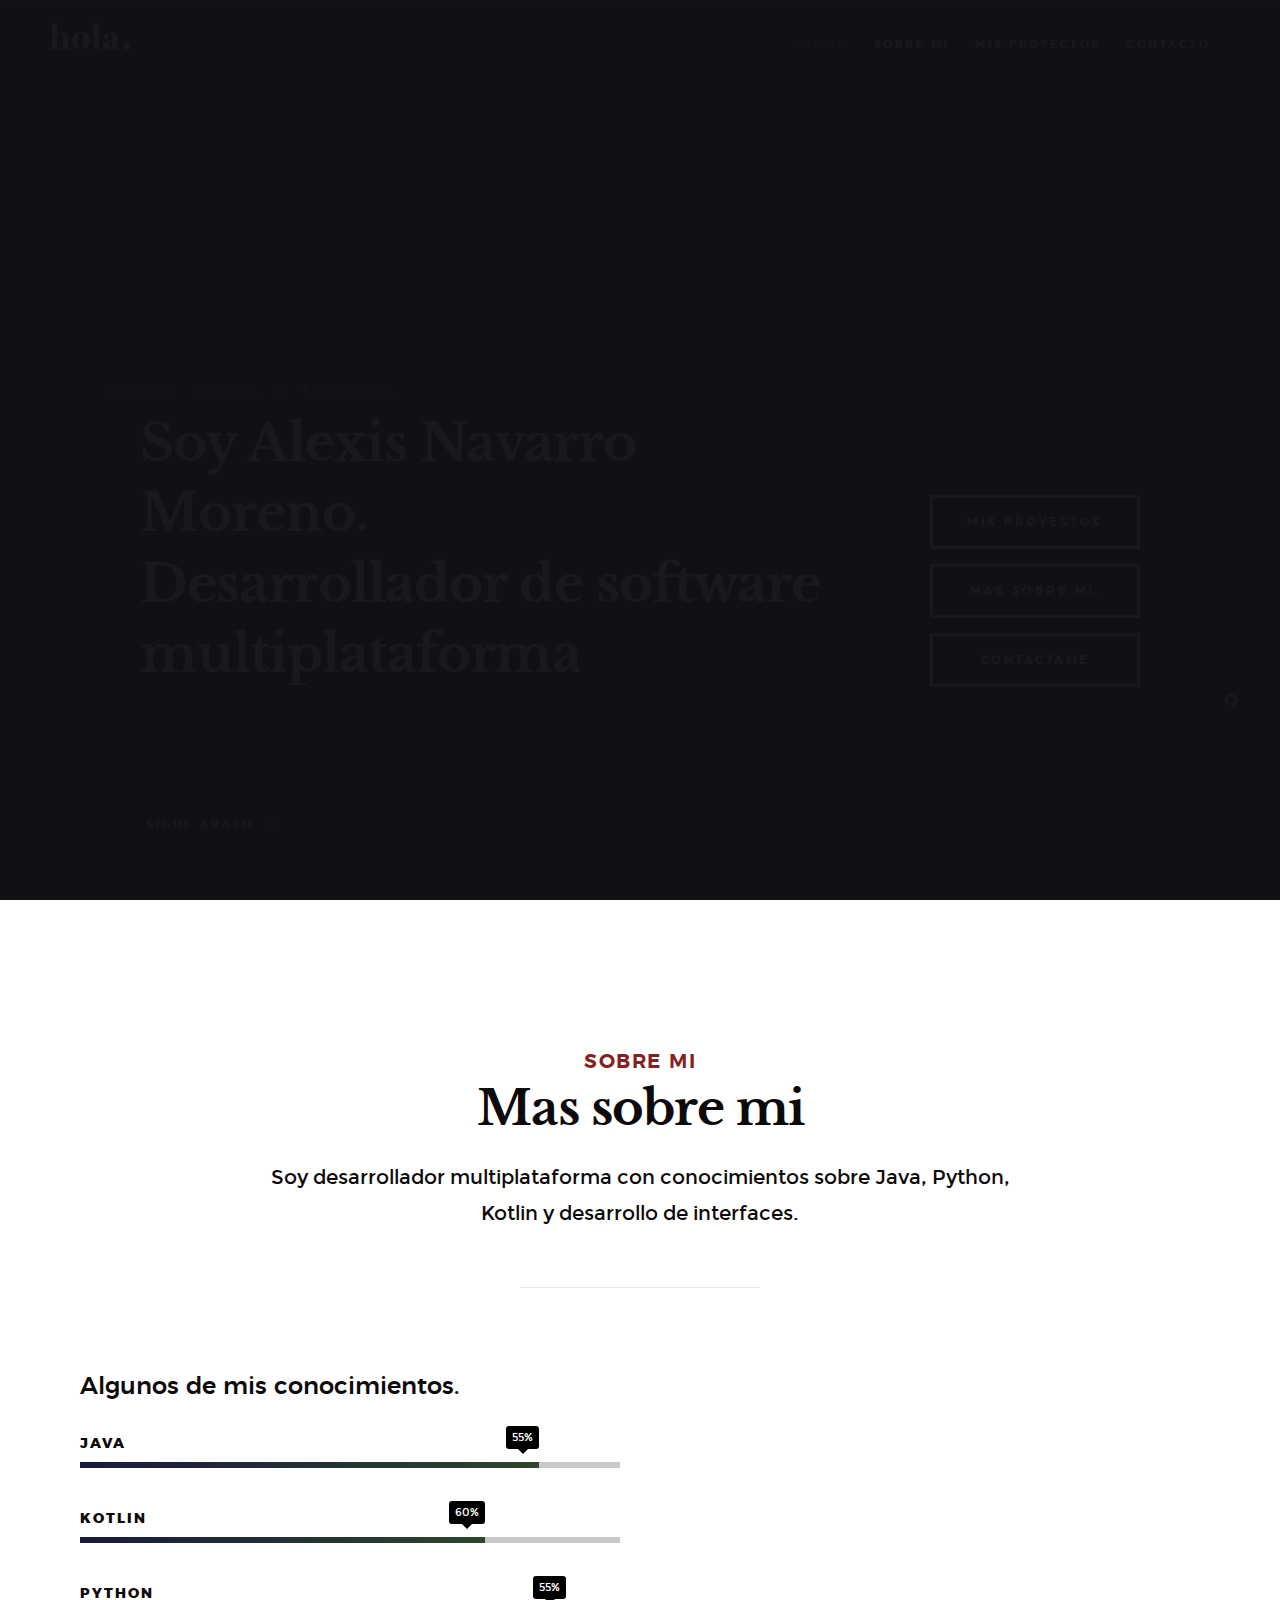
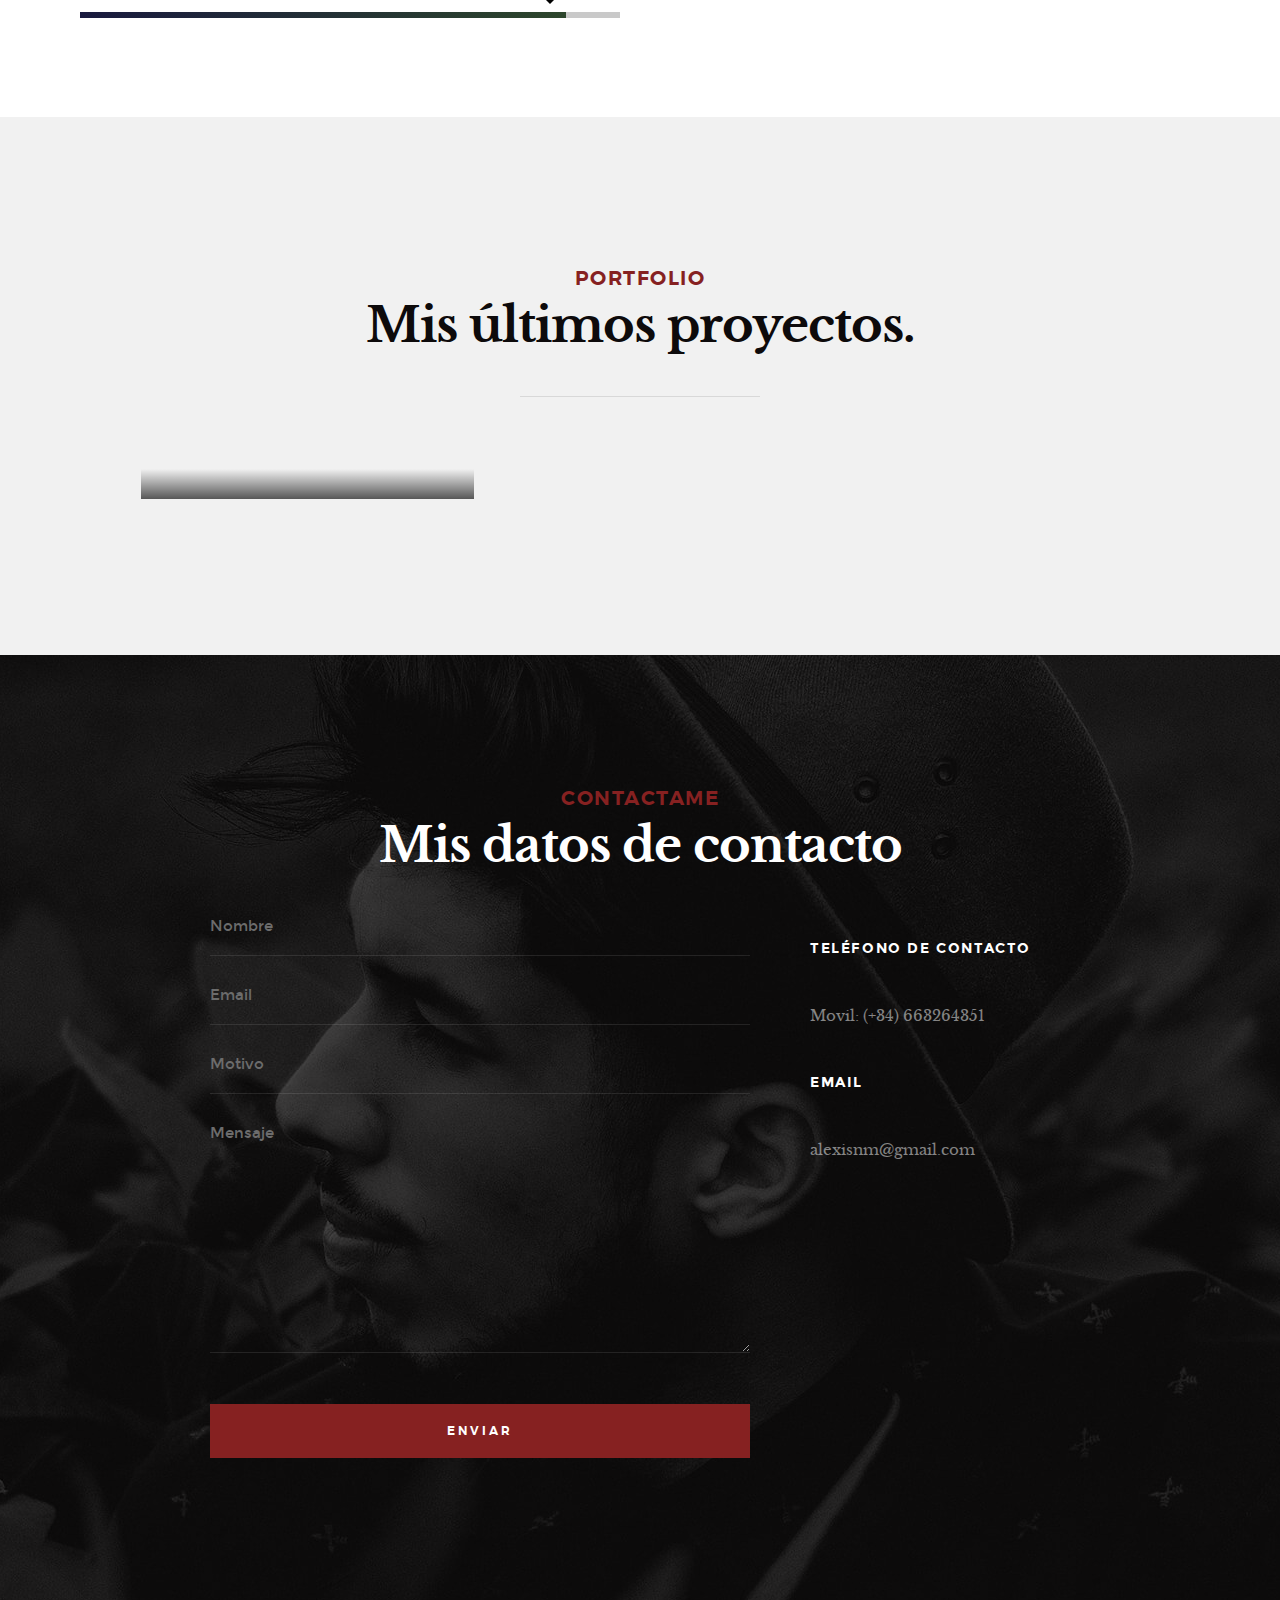
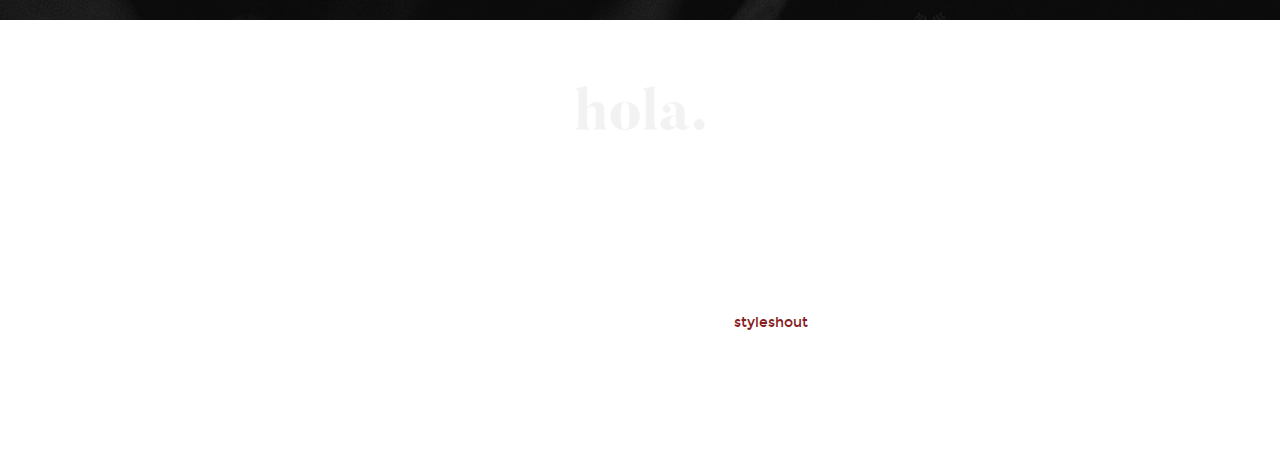
==== commit 22a8bd53: "Update index.html" ====
--- a/index.html
+++ b/index.html
@@ -184,7 +184,7 @@
                     <div class="item-folio">
 
                         <div class="item-folio__thumb">
-                            <a href="images/Qt_logo_2016.svg.jpg" class="thumb-link" title="Componente Qt Personalizado" data-size="1050x700">
+                            <a href="https://alexisnavarromoreno.github.io/ComponentePersonalizadoQt/" title="Componente Personalizado Qt">
                                 <img src="images/Qt_logo_2016.svg.jpg" 
                                      srcset="images/Qt_logo_2016.svg.jpg 1x, images/Qt_logo_2016.svg.jpg 2x" alt="">
                                 <span class="shadow-overlay"></span>
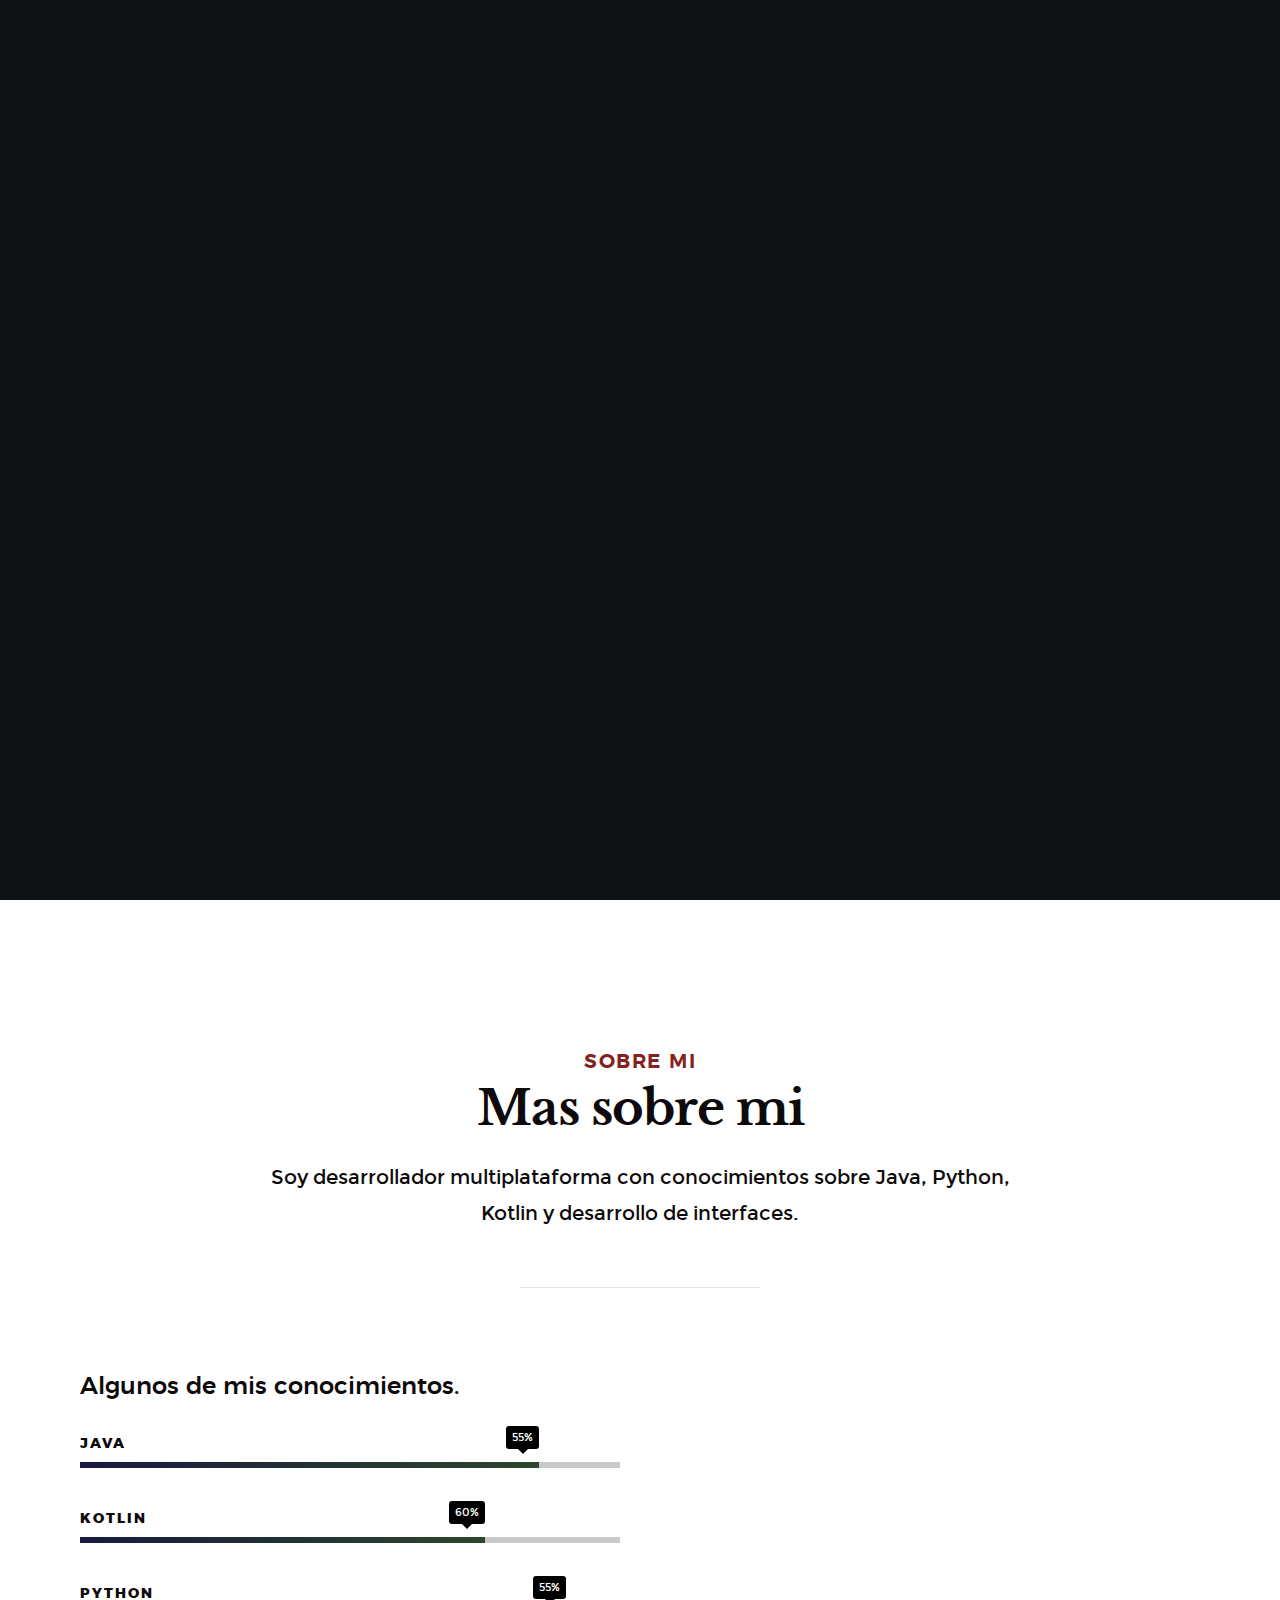
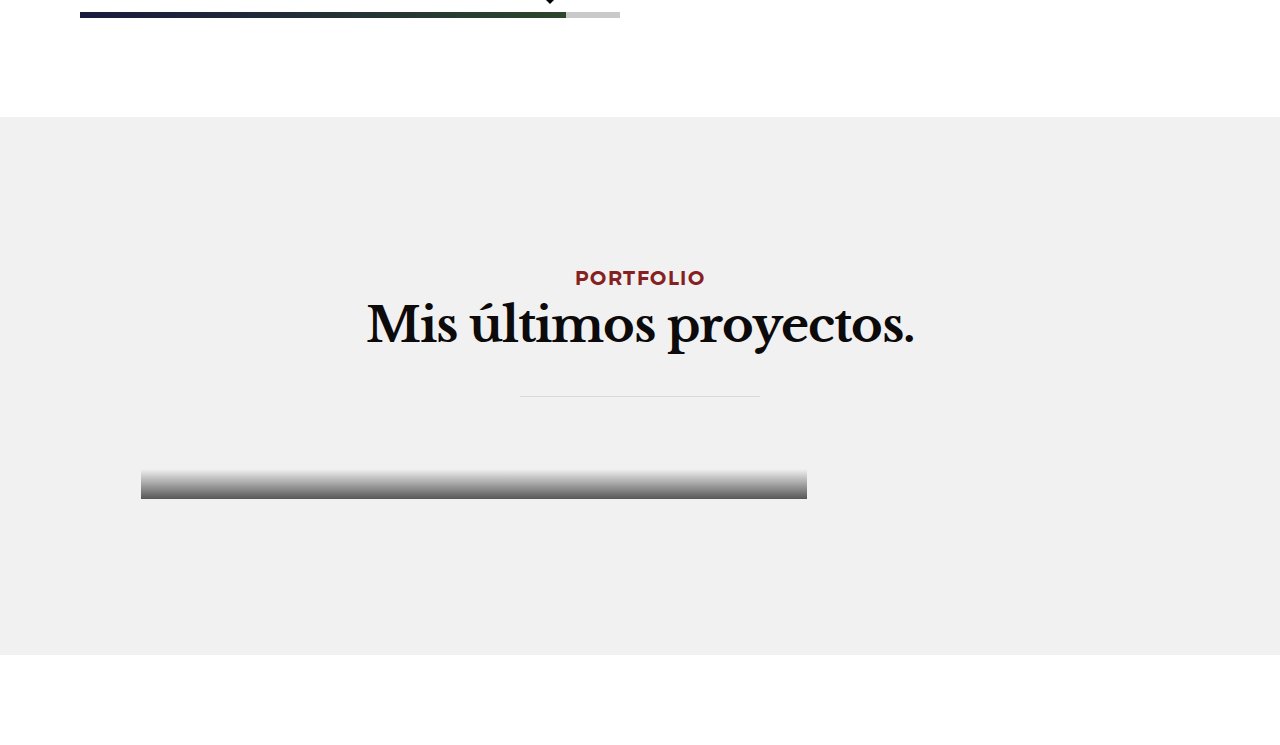
==== commit 8a678a90: "Update index.html" ====
--- a/index.html
+++ b/index.html
@@ -185,8 +185,8 @@
 
                         <div class="item-folio__thumb">
                             <a href="https://alexisnavarromoreno.github.io/ComponentePersonalizadoQt/" title="Componente Personalizado Qt">
-                                <img src="images/Qt_logo_2016.svg.jpg" 
-                                     srcset="images/Qt_logo_2016.svg.jpg 1x, images/Qt_logo_2016.svg.jpg 2x" alt="">
+                                <img src="images/Qt_logo.png" 
+                                     srcset="images/Qt_logo.png 1x, images/Qt_logo.png 2x" alt="">
                                 <span class="shadow-overlay"></span>
                             </a>
                         </div>
@@ -209,6 +209,36 @@
                         </div>
 
                     </div> <!-- end item-folio -->
+                    
+                    <div class="masonry__brick">
+                    <div class="item-folio">
+
+                        <div class="item-folio__thumb">
+                            <a href="https://alexisnavarromoreno.github.io/ComponentePersonalizadoQt/" title="Componente Personalizado Qt">
+                                <img src="images/Qt_logo.png" 
+                                     srcset="images/Qt_logo.png 1x, images/Qt_logo.png 2x" alt="">
+                                <span class="shadow-overlay"></span>
+                            </a>
+                        </div>
+
+                        <div class="item-folio__text">
+                            <h3 class="item-folio__title">
+                                Componente Qt Personalizado
+                            </h3>
+                            <p class="item-folio__cat">
+                                Componente Qt
+                            </p>
+                        </div>
+
+                        <a href="https://www.behance.net/" class="item-folio__project-link" title="Project link">
+                            <i class="im im-link"></i>
+                        </a>
+
+                        <div class="item-folio__caption">
+                            <p>Vero molestiae sed aut natus excepturi. Et tempora numquam. Temporibus iusto quo.Unde dolorem corrupti neque nisi.</p>
+                        </div>
+
+                    </div> <!-- end item-folio -->
                 </div> <!-- end masonry__brick -->
 
             </div>
@@ -217,7 +247,7 @@
     </section> <!-- end works -->
 
 
-
+<!--
 <section id="contact" class="s-contact target-section">
 
         <div class="overlay"></div>
@@ -261,12 +291,12 @@
                     </fieldset>
                 </form>
 
-                 <!-- contact-warning -->
+                 <!-- contact-warning 
                 <div class="message-warning">
                     <br>Algo ha fallado, vuelve a intentarlo.</br>
-                </div> 
+                </div> -->
             
-                    <!-- contact-success -->
+                    <!-- contact-success 
                 <div class="message-success">
                     <br>Su mensaje ha sido enviado!</br>
                 </div>
@@ -285,13 +315,13 @@
 
             </div>
 
-        </div>
-
-    </section>  <!--end s-contact -->
+        </div> 
+
+    </section> --> <!--end s-contact -->
 
 
     <!-- footer
-    ================================================== -->
+    ================================================== 
     <footer>
         <div class="row">
             <div class="col-full">
@@ -321,12 +351,11 @@
                 <div class="go-top">
                 <a class="smoothscroll" title="Back to Top" href="#top"><i class="im im-arrow-up" aria-hidden="true"></i></a>
                 </div>
-            </div>
-
-        </div> <!--end footer-bottom-->
-
-    </footer> <!--end footer -->
-
+            </div> -->
+
+        </div> <!--end footer-bottom
+
+    </footer> end footer -->
 
     <!-- photoswipe background
     ================================================== -->
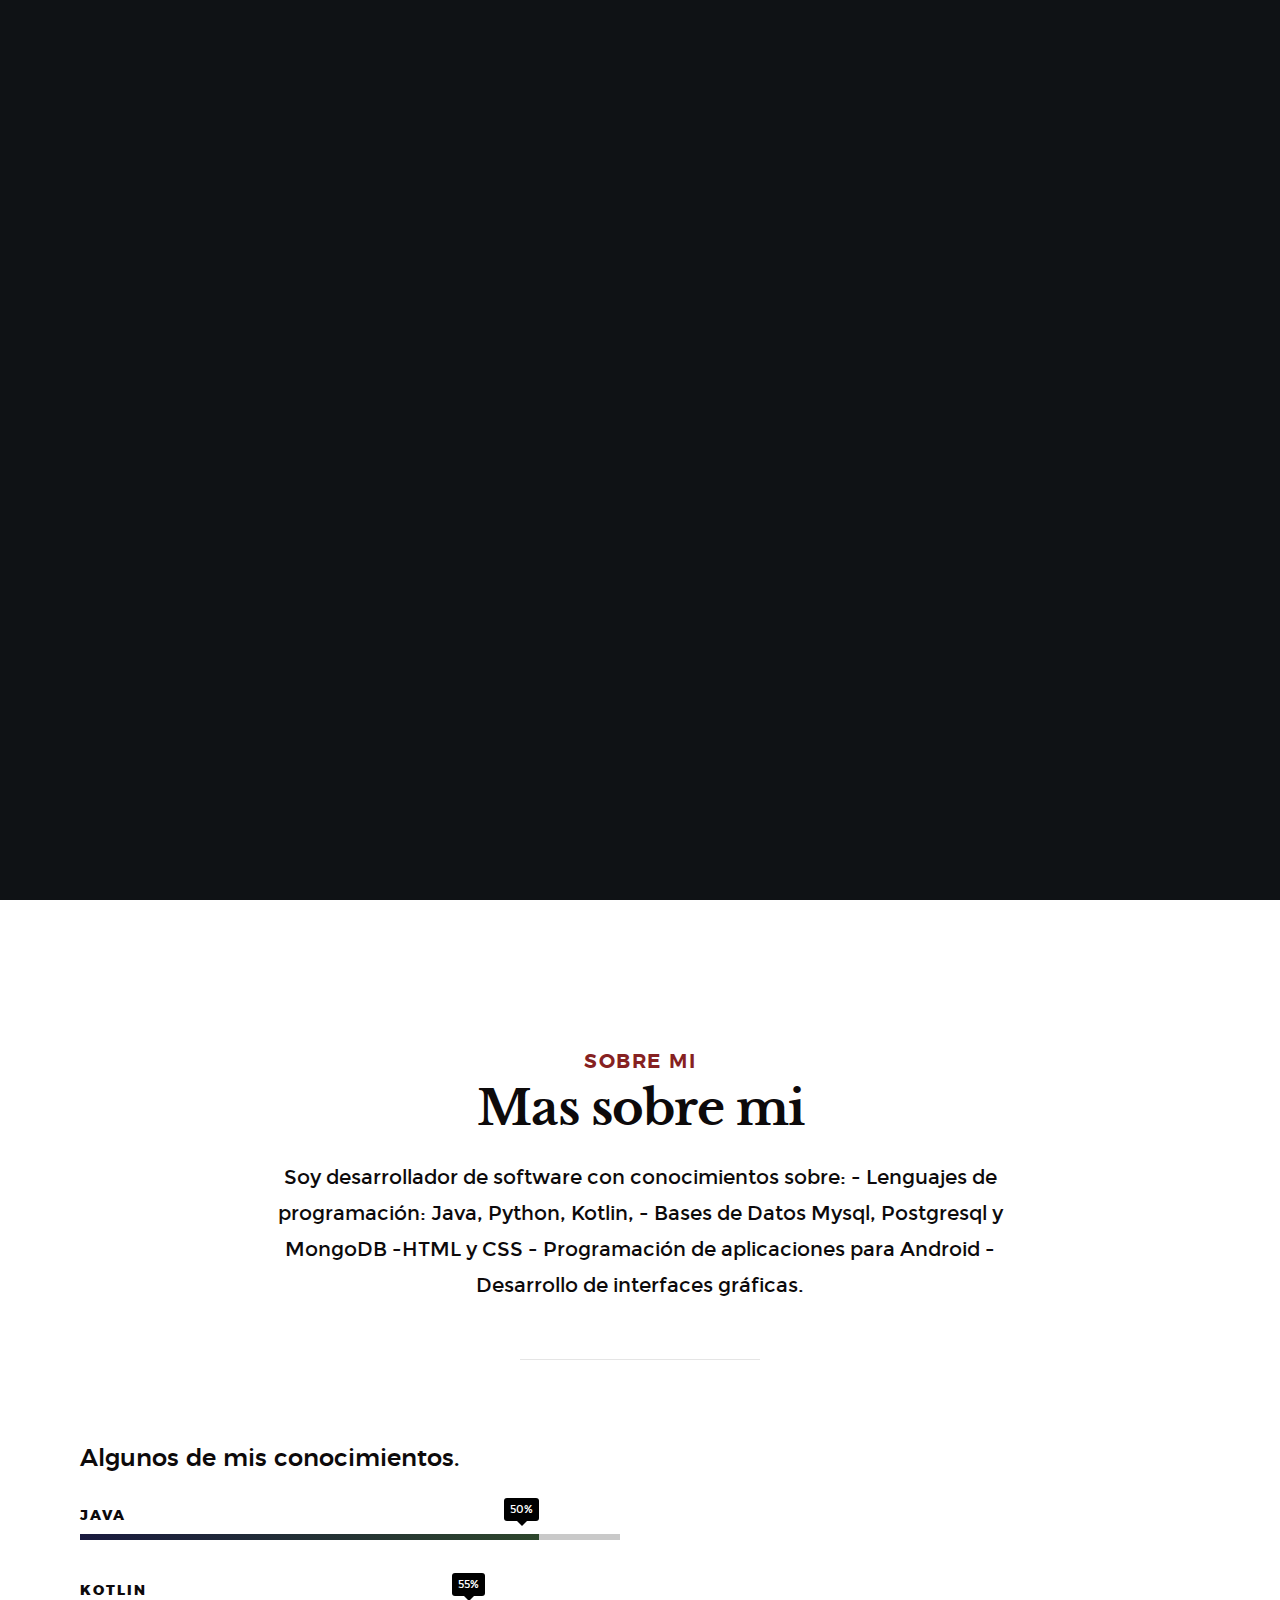
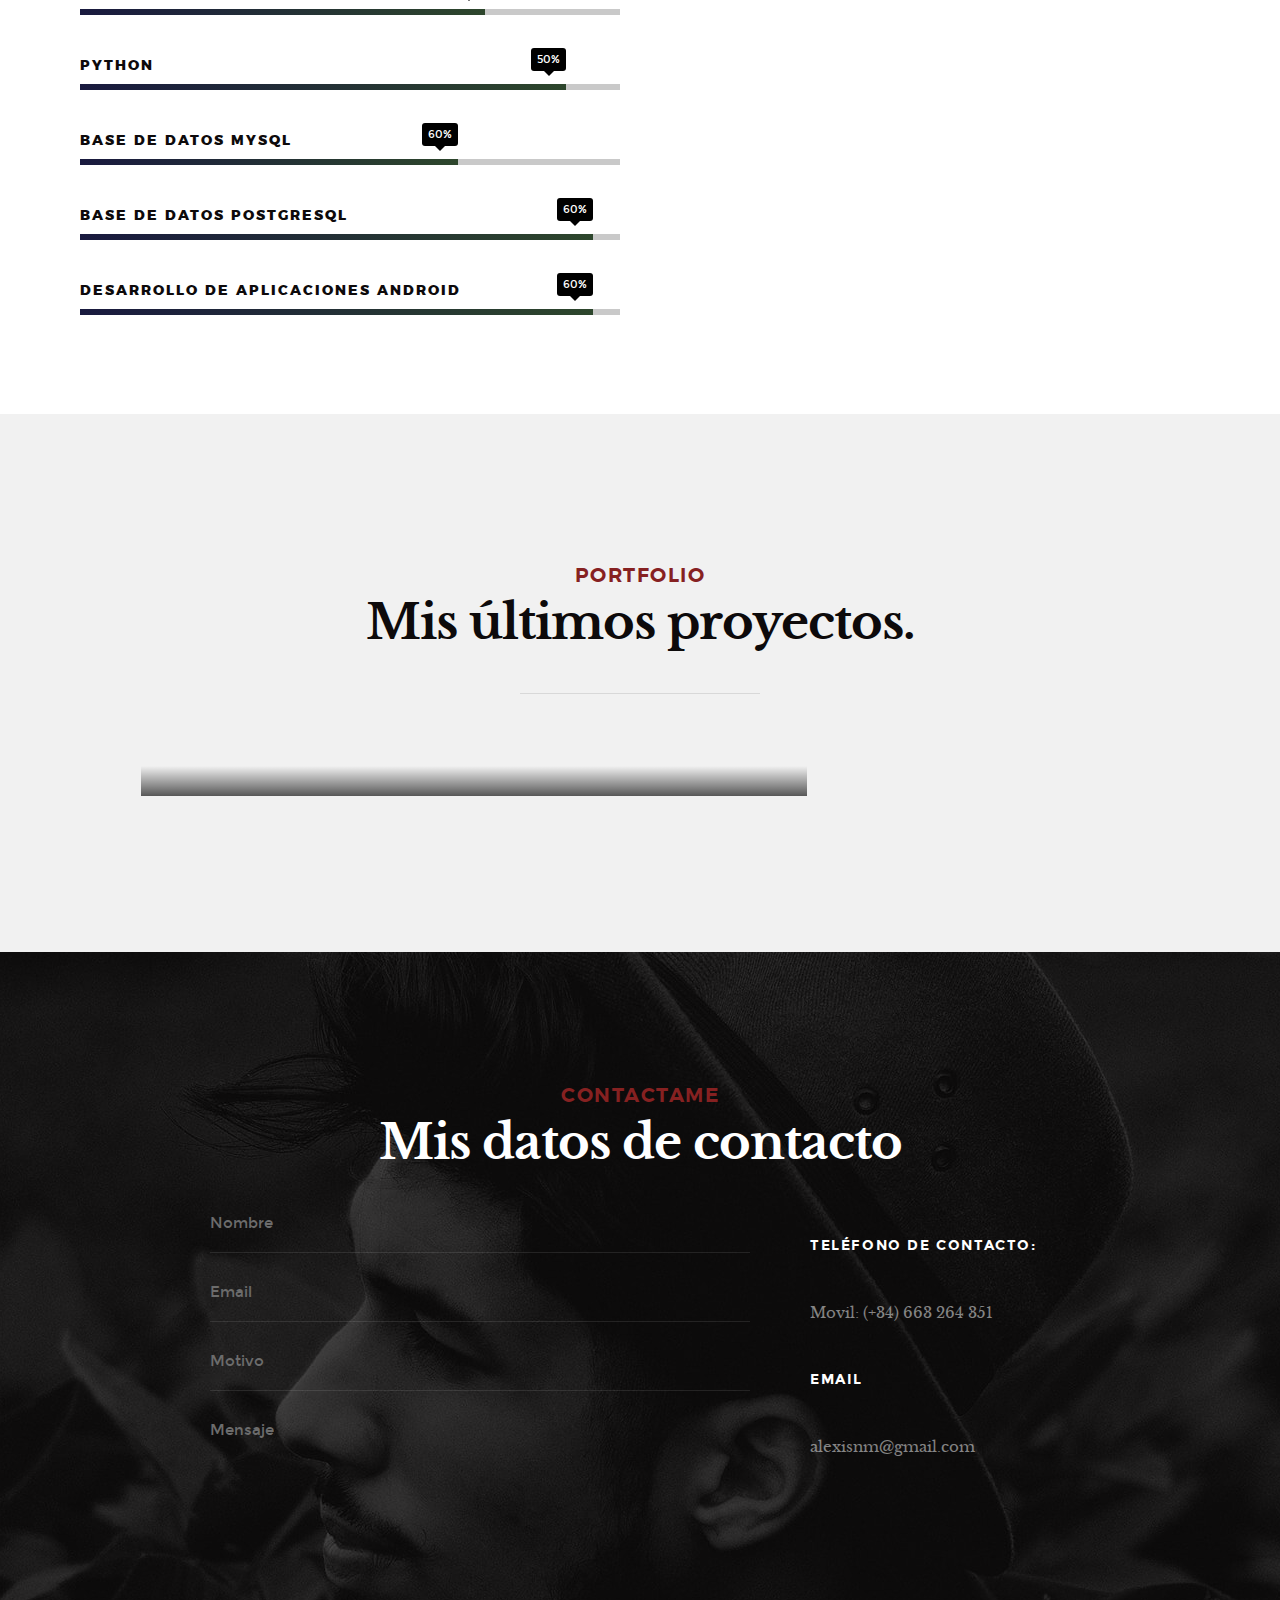
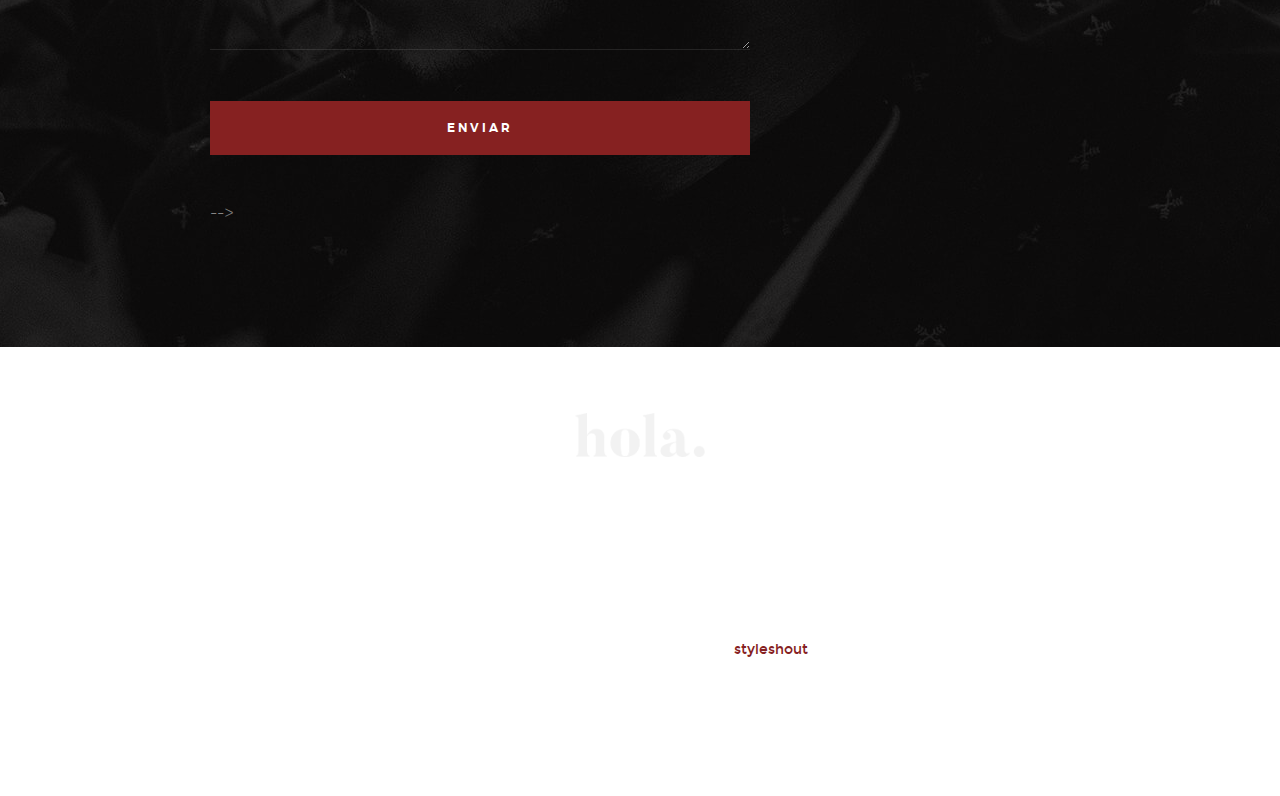
==== commit ec8cfa34: "Update index.html" ====
--- a/index.html
+++ b/index.html
@@ -10,9 +10,9 @@
     <!--- basic page needs
     ================================================== -->
     <meta charset="utf-8">
-    <title>Repositorio Alexis Navarro</title>
-    <meta name="description" content="">
-    <meta name="author" content="">
+    <title>Portfolio AlexisNM</title>
+    <meta name="description" content="Portfolio Profesional">
+    <meta name="author" content="Alexis Navarro Moreno">
 
     <!-- mobile specific metas
     ================================================== -->
@@ -75,7 +75,7 @@
 
                 <h1>
                     Soy Alexis Navarro Moreno. <br>
-                    Desarrollador de software multiplataforma<br>
+                    Desarrollador de software<br>
                 </h1>
 
                 <div class="home-content__buttons">
@@ -117,7 +117,12 @@
             <div class="col-full text-center">
                 <h3>Sobre mi</h3>
                 <h1>Mas sobre mi</h1>
-                <p class="lead">Soy desarrollador multiplataforma con conocimientos sobre Java, Python, Kotlin y desarrollo de interfaces.</p>
+                <p class="lead">Soy desarrollador de software con conocimientos sobre:
+                    - Lenguajes de programación: Java, Python, Kotlin, 
+                    - Bases de Datos Mysql, Postgresql y MongoDB 
+                    -HTML y CSS
+                    - Programación de aplicaciones para Android
+                    - Desarrollo de interfaces gráficas.</p>
             </div>
         </div>
 
@@ -142,25 +147,29 @@
                     <strong>HTML5</strong>
                     </li>-->
                     <li>
-                    <div class="progress percent85"><span>55%</span></div>
+                    <div class="progress percent85"><span>50%</span></div>
                     <strong>Java</strong>
                     </li>
-                    <!--<li>
-                    <div class="progress percent70"><span>70%</span></div>
-                    <strong>Java</strong>
-                    </li>
-                    <li>
-                    <div class="progress percent95"><span>95%</span></div>
-                    <strong>PHP</strong>
-                    </li>-->
-                    <li>
-                    <div class="progress percent75"><span>60%</span></div>
+                      <li>
+                    <div class="progress percent75"><span>55%</span></div>
                     <strong>Kotlin</strong>
                     </li>   
                     <li>
-                    <div class="progress percent90"><span>55%</span></div>
+                    <div class="progress percent90"><span>50%</span></div>
                     <strong>Python</strong>
-                    </li>   
+                    </li>
+                    <li>
+                    <div class="progress percent70"><span>60%</span></div>
+                    <strong>Base de datos Mysql</strong>
+                    </li>
+                    <li>
+                    <div class="progress percent95"><span>60%</span></div>
+                    <strong>Base de datos PostgreSql</strong>
+                    </li>
+                     <li>
+                    <div class="progress percent95"><span>60%</span></div>
+                    <strong>Desarrollo de aplicaciones Android</strong>
+                    </li>
                 </ul>
             </div>
 
@@ -196,16 +205,16 @@
                                 Componente Qt Personalizado
                             </h3>
                             <p class="item-folio__cat">
-                                Componente Qt
+                                Desarrollado con Python y Qt
                             </p>
                         </div>
 
-                        <a href="https://www.behance.net/" class="item-folio__project-link" title="Project link">
+                        <a href="https://alexisnavarromoreno.github.io/ComponentePersonalizadoQt/" class="item-folio__project-link" title="Componente Personalizado realizado con Python y Qt">
                             <i class="im im-link"></i>
                         </a>
 
                         <div class="item-folio__caption">
-                            <p>Vero molestiae sed aut natus excepturi. Et tempora numquam. Temporibus iusto quo.Unde dolorem corrupti neque nisi.</p>
+                            <p>Componente personalizado realizado con Python y Qt.</p>
                         </div>
 
                     </div> <!-- end item-folio -->
@@ -214,28 +223,28 @@
                     <div class="item-folio">
 
                         <div class="item-folio__thumb">
-                            <a href="https://alexisnavarromoreno.github.io/ComponentePersonalizadoQt/" title="Componente Personalizado Qt">
-                                <img src="images/Qt_logo.png" 
-                                     srcset="images/Qt_logo.png 1x, images/Qt_logo.png 2x" alt="">
+                            <a href="https://alexisnavarromoreno.github.io/GestorDeAlumnos/" title="Gestor de Alumnos">
+                                <img src="images/Pantalla principal.png" 
+                                     srcset="images/Pantalla principal.png 1x, images/Pantalla principal.png 2x" alt="">
                                 <span class="shadow-overlay"></span>
                             </a>
                         </div>
 
                         <div class="item-folio__text">
                             <h3 class="item-folio__title">
-                                Componente Qt Personalizado
+                                Gestor de Alumnos
                             </h3>
                             <p class="item-folio__cat">
-                                Componente Qt
+                                Gestor de Alumnos realizado con Python y Qt
                             </p>
                         </div>
 
-                        <a href="https://www.behance.net/" class="item-folio__project-link" title="Project link">
+                        <a href="https://alexisnavarromoreno.github.io/GestorDeAlumnos/" class="item-folio__project-link" title="Gestor de Alumnos">
                             <i class="im im-link"></i>
                         </a>
 
                         <div class="item-folio__caption">
-                            <p>Vero molestiae sed aut natus excepturi. Et tempora numquam. Temporibus iusto quo.Unde dolorem corrupti neque nisi.</p>
+                            <p>Gestor de Base de Datos de alumnos con generación de informes con gráficas incrustadas..</p>
                         </div>
 
                     </div> <!-- end item-folio -->
@@ -247,7 +256,7 @@
     </section> <!-- end works -->
 
 
-<!--
+
 <section id="contact" class="s-contact target-section">
 
         <div class="overlay"></div>
@@ -291,21 +300,21 @@
                     </fieldset>
                 </form>
 
-                 <!-- contact-warning 
+                 <!-- contact-warning -->
                 <div class="message-warning">
                     <br>Algo ha fallado, vuelve a intentarlo.</br>
                 </div> -->
             
-                    <!-- contact-success 
+                    <!-- contact-success -->
                 <div class="message-success">
                     <br>Su mensaje ha sido enviado!</br>
                 </div>
                         
             </div>
             <div class="col-four tab-full contact__infos">
-                <h4 class="h06">Teléfono de contacto</h4>
+                <h4 class="h06">Teléfono de contacto: </h4>
                 <p>
-                    <br>Movil: (+34) 663264351</br>
+                    <br>Movil: (+34) 663 264 351</br>
                 </p>
 
                 <h4 class="h06">Email</h4>
@@ -317,12 +326,11 @@
 
         </div> 
 
-    </section> --> <!--end s-contact -->
-
-
-    <!-- footer
-    ================================================== 
-    <footer>
+    </section> 
+<!--end s-contact -->
+
+
+ <footer>
         <div class="row">
             <div class="col-full">
 
@@ -332,9 +340,11 @@
 
                 <ul class="footer-social">
                     <li><a href="https://github.com/alexisnavarromoreno">
-                        <i class="im im-github" aria-hidden="GitHub"></i>
+                        <i class="im im-GitHub" aria-hidden="true"></i>
                         <span>GitHub</span>
                     </a></li>
+                  
+                 
                 </ul>
                     
             </div>
@@ -351,11 +361,11 @@
                 <div class="go-top">
                 <a class="smoothscroll" title="Back to Top" href="#top"><i class="im im-arrow-up" aria-hidden="true"></i></a>
                 </div>
-            </div> -->
-
-        </div> <!--end footer-bottom
-
-    </footer> end footer -->
+            </div>
+
+        </div> <!-- end footer-bottom -->
+
+    </footer> <!-- end footer -->
 
     <!-- photoswipe background
     ================================================== -->
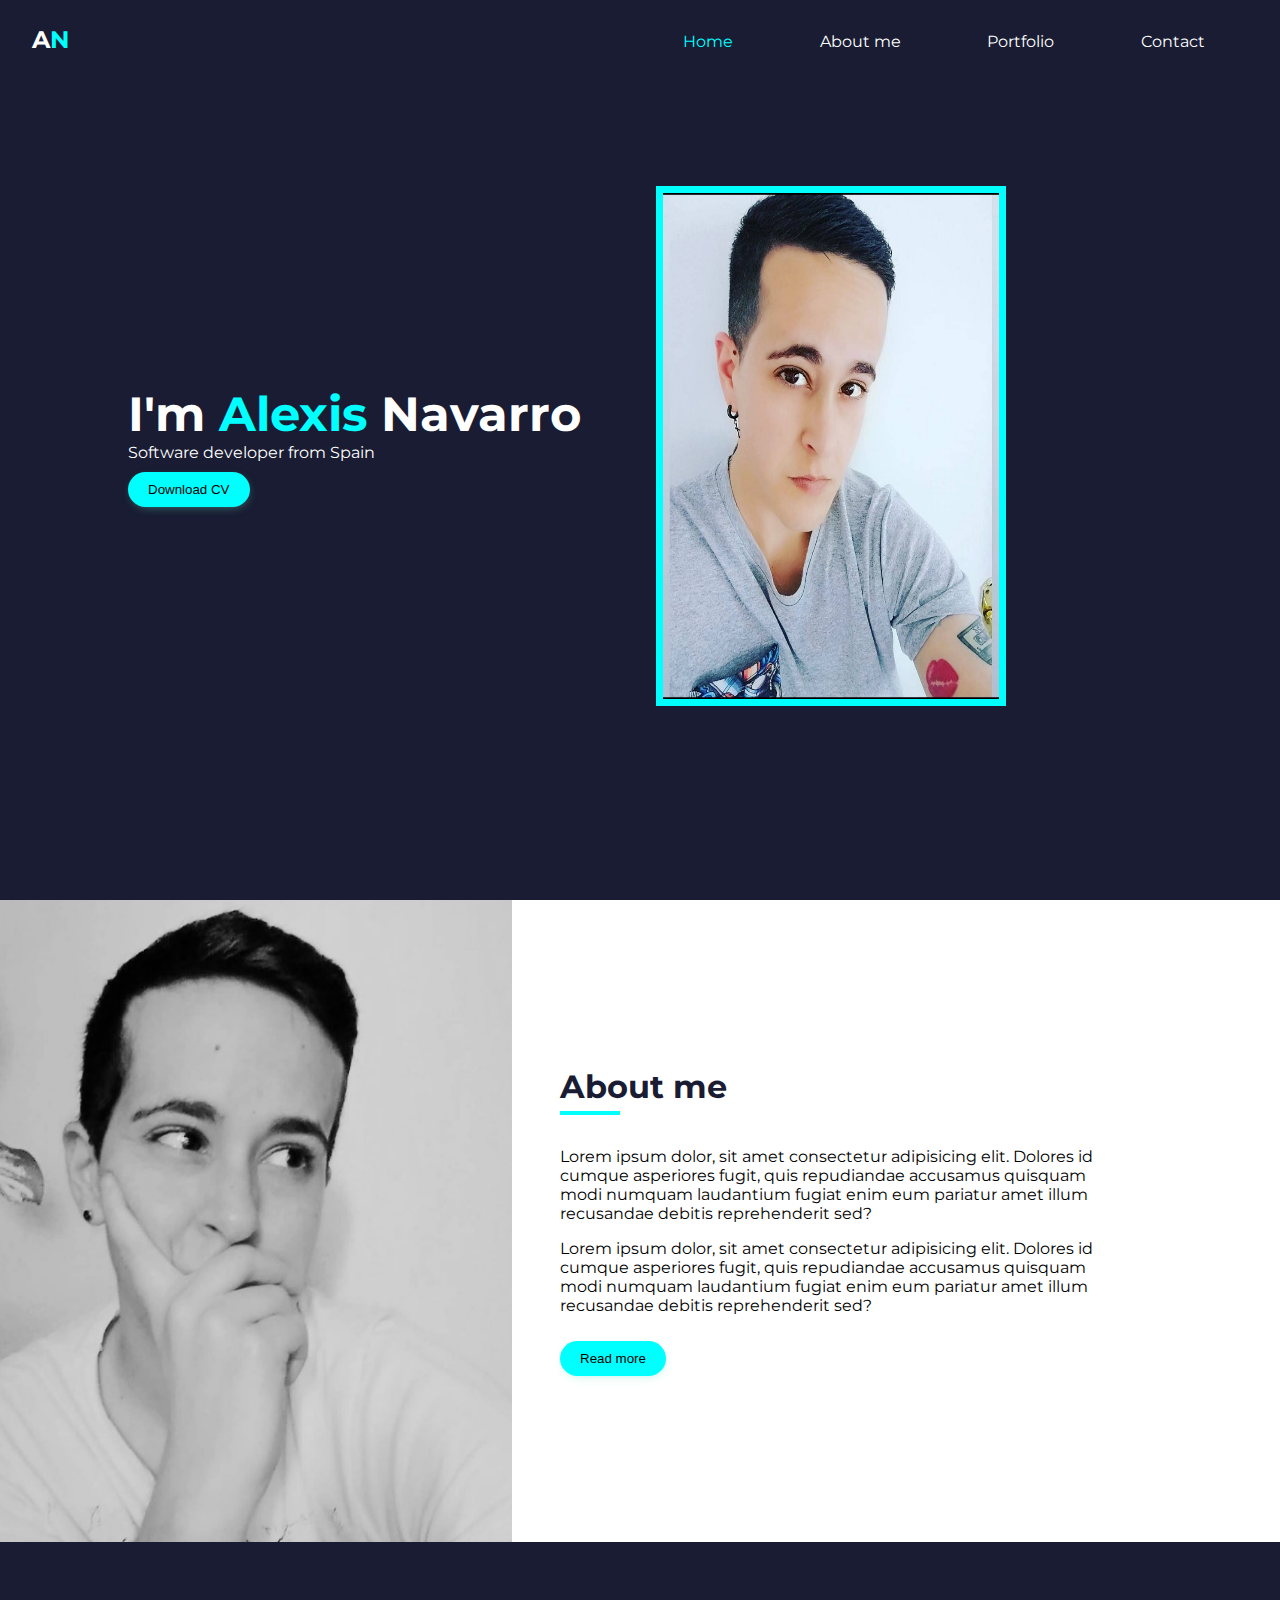
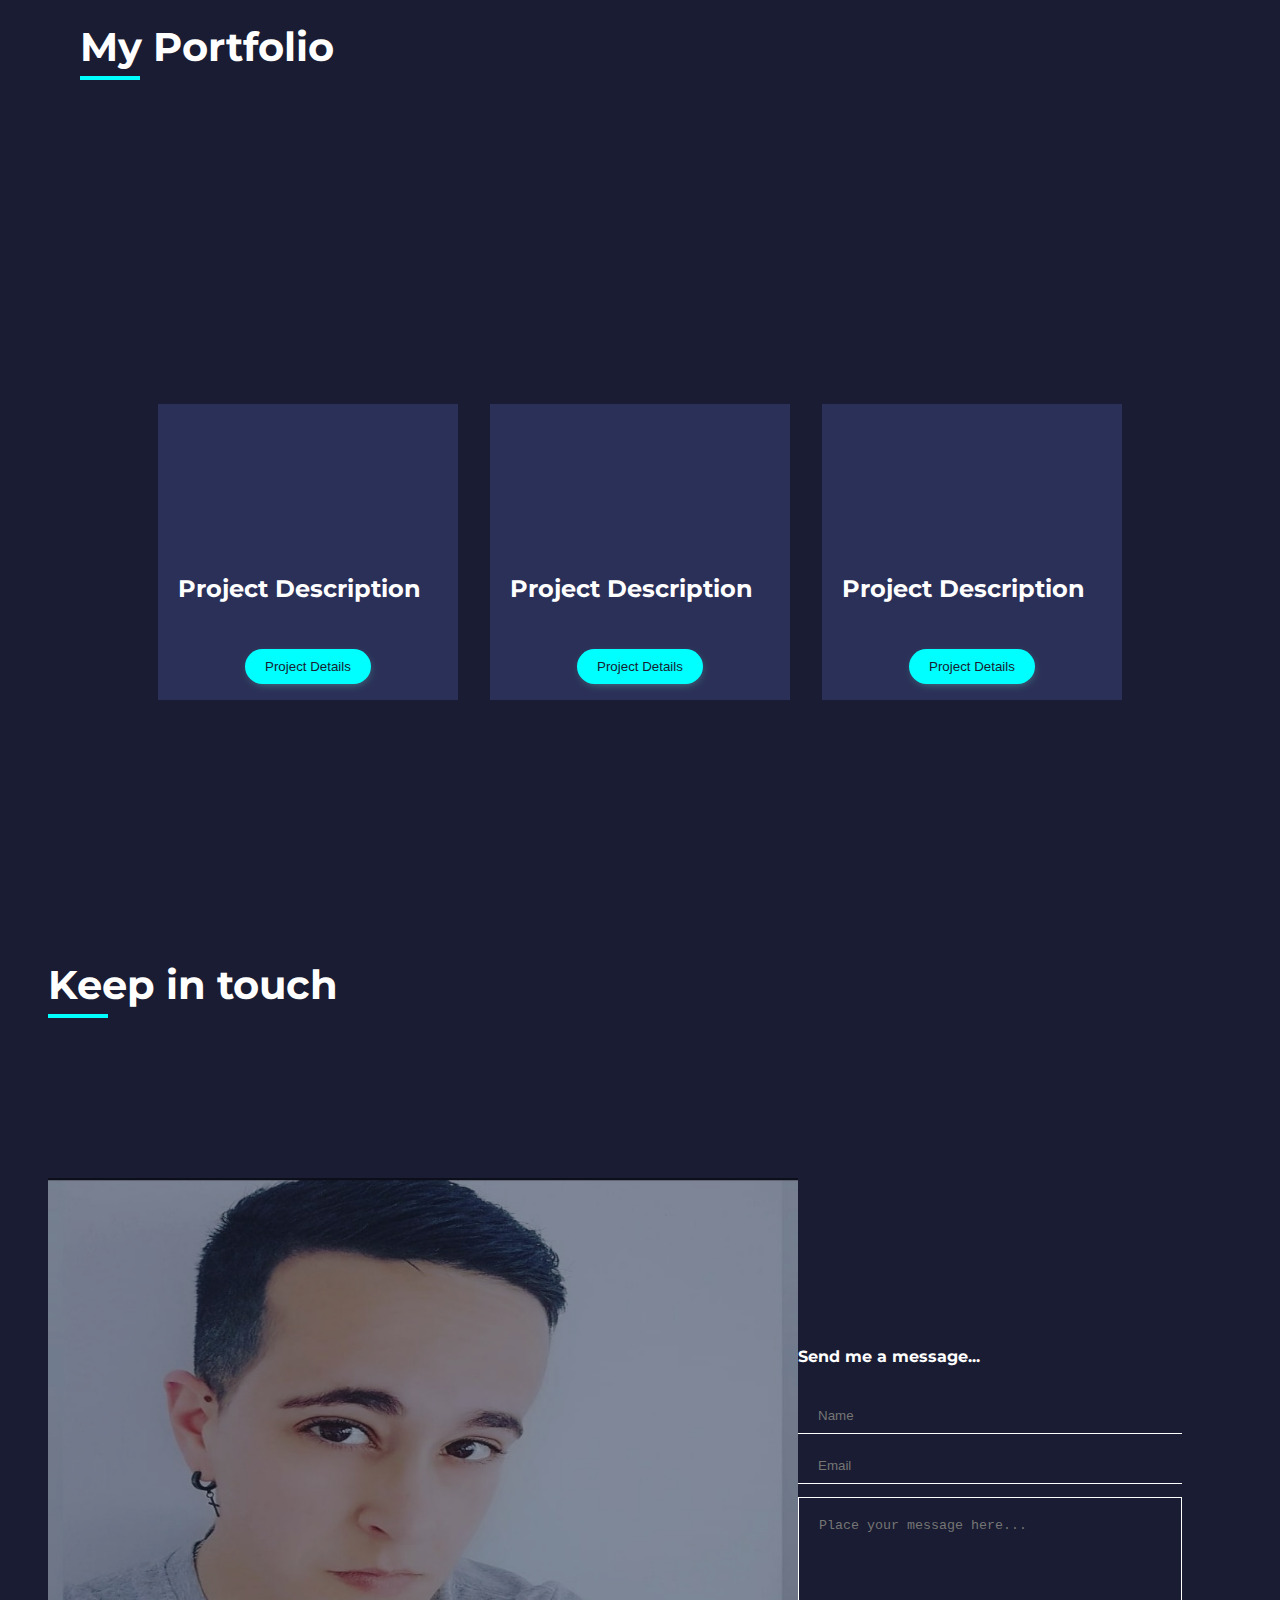
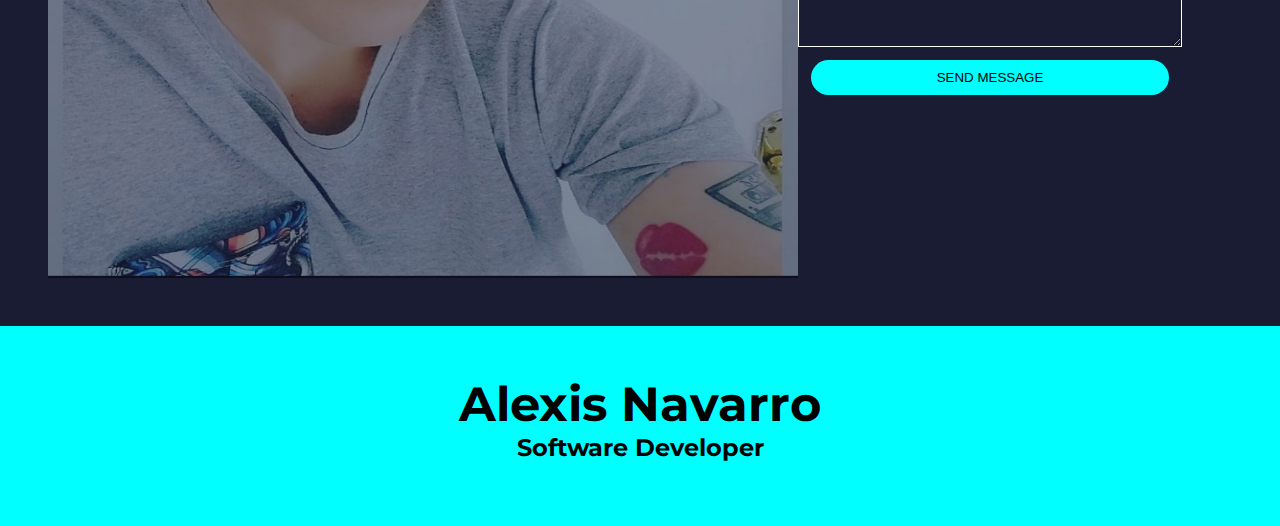
==== commit b61e4834: "Cambio web 1" ====
--- a/index.html
+++ b/index.html
@@ -1,422 +1,151 @@
 <!DOCTYPE html>
-<!--[if lt IE 9 ]><html class="no-js oldie" lang="en"> <![endif]-->
-<!--[if IE 9 ]><html class="no-js oldie ie9" lang="en"> <![endif]-->
-<!--[if (gte IE 9)|!(IE)]><!-->
-<html class="no-js" lang="es">
-<!--<![endif]-->
-
+<html lang="en">
 <head>
-
-    <!--- basic page needs
-    ================================================== -->
-    <meta charset="utf-8">
-    <title>Portfolio AlexisNM</title>
-    <meta name="description" content="Portfolio Profesional">
-    <meta name="author" content="Alexis Navarro Moreno">
-
-    <!-- mobile specific metas
-    ================================================== -->
-    <meta name="viewport" content="width=device-width, initial-scale=1">
-
-    <!-- CSS
-    ================================================== -->
-    <link rel="stylesheet" href="css/base.css">
-    <link rel="stylesheet" href="css/vendor.css">
-    <link rel="stylesheet" href="css/main.css">
-
-    <!-- script
-    ================================================== -->
-    <script src="js/modernizr.js"></script>
-    <script src="js/pace.min.js"></script>
-
-    <!-- favicons
-    ================================================== -->
-    <link rel="shortcut icon" href="favicon.ico" type="image/x-icon">
-    <link rel="icon" href="favicon.ico" type="image/x-icon">
-
+  <meta charset="UTF-8">
+  <meta http-equiv="X-UA-Compatible" content="IE=edge">
+  <meta name="viewport" content="width=device-width, initial-scale=1.0">
+  <title>portfolio</title>
+  <link rel="stylesheet" href="css/styles.css">
+  <link rel="stylesheet" href="https://use.fontawesome.com/releases/v5.15.3/css/all.css" integrity="sha384-SZXxX4whJ79/gErwcOYf+zWLeJdY/qpuqC4cAa9rOGUstPomtqpuNWT9wdPEn2fk" crossorigin="anonymous">
 </head>
-
-<body id="top">
-
-    <!-- header
-    ================================================== -->
-    <header class="s-header">
-
-        <div class="header-logo">
-            <a class="site-logo" href="index.html"><img src="images/logo.png" alt="Homepage"></a>
+<body>
+  <div class="wrapper">
+    <header>
+      <nav class="navbar">
+        <div class="brand">
+          <h2>A<span>N</span></h2>
         </div>
-
-        <nav class="header-nav-wrap">
-            <ul class="header-nav">
-                <li class="current"><a class="smoothscroll"  href="#home" title="home">Inicio</a></li>
-                <li><a class="smoothscroll"  href="#about" title="about">Sobre mi</a></li>
-                <li><a class="smoothscroll"  href="#works" title="works">Mis proyectos</a></li>
-                <li><a class="smoothscroll"  href="#contact" title="contact">Contacto</a></li>
-            </ul>
-        </nav>
-
-        <a class="header-menu-toggle" href="#0"><span>Menu</span></a>
-
-    </header> <!-- end s-header -->
-
-
-   <!-- home
-   ================================================== -->
-   <section id="home" class="s-home page-hero target-section" data-parallax="scroll" data-image-src="images/desk.jpg" data-natural-width=3000 data-natural-height=2000 data-position-y=center>
-
-        <div class="overlay"></div>
-        <div class="shadow-overlay"></div>
-
-        <div class="home-content">
-
-            <div class="row home-content__main">
-
-                <h3>Hola a todos.</h3>
-
-                <h1>
-                    Soy Alexis Navarro Moreno. <br>
-                    Desarrollador de software<br>
-                </h1>
-
-                <div class="home-content__buttons">
-                    <a href="#works" class="smoothscroll btn btn--stroke">
-                        Mis proyectos
-                    </a>
-                     <a href="#about" class="smoothscroll btn btn--stroke">
-                        Mas sobre mi.
-                    </a>
-                    <a href="#contact" class="smoothscroll btn btn--stroke">
-                        Contactame
-                    </a>
-                </div>
-
-                <div class="home-content__scroll">
-                    <a href="#about" class="scroll-link smoothscroll">
-                        <span>Sigue abajo</span>
-                    </a>
-                </div>
-
-            </div>
-
-        </div> <!-- end home-content -->
-
-        <ul class="home-social">
-            <li>
-                <a href="https://github.com/alexisnavarromoreno"><i class="im im-github" aria-hidden="true"></i><span>Git-Hub</span></a>
-            </li>
-        </ul> 
-        <!-- end home-social -->
-
-    </section> <!-- end s-home -->
-
-        <!-- about
-    ================================================== -->
-    <section id="about" class="s-about target-section">
-        
-        <div class="row narrow section-intro has-bottom-sep">
-            <div class="col-full text-center">
-                <h3>Sobre mi</h3>
-                <h1>Mas sobre mi</h1>
-                <p class="lead">Soy desarrollador de software con conocimientos sobre:
-                    - Lenguajes de programación: Java, Python, Kotlin, 
-                    - Bases de Datos Mysql, Postgresql y MongoDB 
-                    -HTML y CSS
-                    - Programación de aplicaciones para Android
-                    - Desarrollo de interfaces gráficas.</p>
-            </div>
+        <ul class="menu">
+          <li><a href="#"  class="active">Home</a></li>
+          <li><a href="#">About me</a></li>
+          <li><a href="#">Portfolio</a></li>
+          <li><a href="#">Contact</a></li>
+        </ul>
+      </nav>
+    </header>
+    <main class="main">
+      <div class="info-content">
+        <h1>I'm <span>Alexis</span> Navarro</h1>
+         <p>Software developer from Spain</p>
+         <a download href="#"><button class="download-cv">Download CV</button></a>
+      </div>
+      <img src="/img/yo.jpg" alt="">
+    </main>
+  </div>
+    <div class="about">
+      <img src="/img/yoAbout.jpg" alt="">
+      <div class="about-info">
+        <h2>About me</h2>
+        <div class="divider"></div>
+        <p>Lorem ipsum dolor, sit amet consectetur adipisicing elit. Dolores id cumque asperiores fugit, quis repudiandae accusamus quisquam modi numquam laudantium fugiat enim eum pariatur amet illum recusandae debitis reprehenderit sed?</p>
+        <p>Lorem ipsum dolor, sit amet consectetur adipisicing elit. Dolores id cumque asperiores fugit, quis repudiandae accusamus quisquam modi numquam laudantium fugiat enim eum pariatur amet illum recusandae debitis reprehenderit sed?</p>
+        <button class="download-cv">Read more</button>
+      </div>
+    </div>
+    <div class="portfolio">
+      <div class="portfolio-heading">
+        <h2>My Portfolio</h2>
+        <div class="divider"></div>
+      </div>
+      <div class="container">
+        <div class="card">
+          <div class="card__img">
+          </div>
+          <div class="card__title">
+            <h2>Project Description</h2>
+          </div>
+          <div class="card__proyect-links">
+            <a href="#">
+              <i class="fab fa-github"></i>
+            </a>
+            <a href="">
+              <i class="fas fa-globe-asia"></i>
+            </a>
+          </div>
+          <div class="button-content">
+            <button class="project-details-button download-cv">
+              <a href="#">Project Details</a>
+            </button>
+          </div>
         </div>
-
-        <div class="row about-content">
-
-            <!--<div class="col-six tab-full left">
-                <h3>Howdy!</h3>
-
-                <p>Lorem ipsum Ut eiusmod ex magna sit dolor esse adipisicing minim ad cupidatat eu veniam nostrud mollit laboris sunt magna velit culpa consectetur nostrud consectetur labore sed do.</p>
-
-                <p>
-                Lorem ipsum Nisi officia Duis irure voluptate dolor commodo pariatur occaecat aliquip adipisicing voluptate Ut in qui ea sint occaecat in commodo in in in incididunt ut sunt in Ut Duis in ut ex qui anim cupidatat cupidatat ex in non dolore labore ea amet cillum ea qui dolor nisi sed velit mollit exercitation ex fugiat labore in deserunt culpa laborum culpa anim dolore laboris amet irure mollit proident velit fugiat aute ea elit magna consequat qui officia quis elit Duis dolor esse cupidatat tempor proident voluptate aliqua ex cupidatat do eiusmod veniam irure laborum ut magna nostrud dolore ullamco commodo elit sit magna aliqua laborum veniam officia dolor.	
-                </p>
-            </div>-->
-
-            <div class="col-six tab-full right">
-                <h3>Algunos de mis conocimientos.</h3>
-
-                <ul class="skill-bars">
-                    <!--<li>
-                    <div class="progress percent90"><span>90%</span></div>
-                    <strong>HTML5</strong>
-                    </li>-->
-                    <li>
-                    <div class="progress percent85"><span>50%</span></div>
-                    <strong>Java</strong>
-                    </li>
-                      <li>
-                    <div class="progress percent75"><span>55%</span></div>
-                    <strong>Kotlin</strong>
-                    </li>   
-                    <li>
-                    <div class="progress percent90"><span>50%</span></div>
-                    <strong>Python</strong>
-                    </li>
-                    <li>
-                    <div class="progress percent70"><span>60%</span></div>
-                    <strong>Base de datos Mysql</strong>
-                    </li>
-                    <li>
-                    <div class="progress percent95"><span>60%</span></div>
-                    <strong>Base de datos PostgreSql</strong>
-                    </li>
-                     <li>
-                    <div class="progress percent95"><span>60%</span></div>
-                    <strong>Desarrollo de aplicaciones Android</strong>
-                    </li>
-                </ul>
-            </div>
-
-        </div> <!-- end about-content -->
-
-    <!-- works
-    ================================================== -->
-    <section id="works" class="s-works target-section">
-
-        <div class="row narrow section-intro has-bottom-sep">
-            <div class="col-full">
-                <h3>Portfolio</h3>
-                <h1>Mis últimos proyectos.</h1>
-            </div>
+        <div class="card">
+          <div class="card__img">
+          </div>
+          <div class="card__title">
+            <h2>Project Description</h2>
+          </div>
+          <div class="card__proyect-links">
+            <a href="#">
+              <i class="fab fa-github"></i>
+            </a>
+            <a href="">
+              <i class="fas fa-globe-asia"></i>
+            </a>
+            <a href="">
+              <i class="fas fa-code"></i>
+            </a>
+          </div>
+          <div class="button-content">
+            <button class="project-details-button download-cv">
+              <a href="#">Project Details</a>
+            </button>
+          </div>
         </div>
-
-        <div class="row masonry-wrap">
-            <div class="masonry">
-
-                <div class="masonry__brick">
-                    <div class="item-folio">
-
-                        <div class="item-folio__thumb">
-                            <a href="https://alexisnavarromoreno.github.io/ComponentePersonalizadoQt/" title="Componente Personalizado Qt">
-                                <img src="images/Qt_logo.png" 
-                                     srcset="images/Qt_logo.png 1x, images/Qt_logo.png 2x" alt="">
-                                <span class="shadow-overlay"></span>
-                            </a>
-                        </div>
-
-                        <div class="item-folio__text">
-                            <h3 class="item-folio__title">
-                                Componente Qt Personalizado
-                            </h3>
-                            <p class="item-folio__cat">
-                                Desarrollado con Python y Qt
-                            </p>
-                        </div>
-
-                        <a href="https://alexisnavarromoreno.github.io/ComponentePersonalizadoQt/" class="item-folio__project-link" title="Componente Personalizado realizado con Python y Qt">
-                            <i class="im im-link"></i>
-                        </a>
-
-                        <div class="item-folio__caption">
-                            <p>Componente personalizado realizado con Python y Qt.</p>
-                        </div>
-
-                    </div> <!-- end item-folio -->
-                    
-                    <div class="masonry__brick">
-                    <div class="item-folio">
-
-                        <div class="item-folio__thumb">
-                            <a href="https://alexisnavarromoreno.github.io/GestorDeAlumnos/" title="Gestor de Alumnos">
-                                <img src="images/Pantalla principal.png" 
-                                     srcset="images/Pantalla principal.png 1x, images/Pantalla principal.png 2x" alt="">
-                                <span class="shadow-overlay"></span>
-                            </a>
-                        </div>
-
-                        <div class="item-folio__text">
-                            <h3 class="item-folio__title">
-                                Gestor de Alumnos
-                            </h3>
-                            <p class="item-folio__cat">
-                                Gestor de Alumnos realizado con Python y Qt
-                            </p>
-                        </div>
-
-                        <a href="https://alexisnavarromoreno.github.io/GestorDeAlumnos/" class="item-folio__project-link" title="Gestor de Alumnos">
-                            <i class="im im-link"></i>
-                        </a>
-
-                        <div class="item-folio__caption">
-                            <p>Gestor de Base de Datos de alumnos con generación de informes con gráficas incrustadas..</p>
-                        </div>
-
-                    </div> <!-- end item-folio -->
-                </div> <!-- end masonry__brick -->
-
-            </div>
-        </div> <!-- end masonry -->
-
-    </section> <!-- end works -->
-
-
-
-<section id="contact" class="s-contact target-section">
-
-        <div class="overlay"></div>
-
-        <div class="row narrow section-intro">
-            <div class="col-full">
-                <h3>Contactame</h3>
-                <h1>Mis datos de contacto</h1>
-            </div>
+        <div class="card">
+          <div class="card__img">
+          </div>
+          <div class="card__title">
+            <h2>Project Description</h2>
+          </div>
+          <div class="card__proyect-links">
+            <a href="#">
+              <i class="fab fa-github"></i>
+            </a>
+            <a href="">
+              <i class="fas fa-globe-asia"></i>
+            </a>
+            <a href="">
+              <i class="fas fa-code"></i>
+            </a>
+          </div>
+          <div class="button-content">
+            <button class="project-details-button download-cv">
+              <a href="#">Project Details</a>
+            </button>
+          </div>
         </div>
-
-        <div class="row contact__main">
-            <div class="col-eight tab-full contact__form">
-                <form name="contactForm" id="contactForm" method="post" action="mailto:alexisnm.1990@gmail.com" enctype="text/plain">
-                    <fieldset>
-    
-                    <div class="form-field">
-                        <input name="contactName" type="text" id="contactName" placeholder="Nombre" value="" minlength="2" required="" aria-required="true" class="full-width">
-                    </div>
-                    <div class="form-field">
-                        <input name="contactEmail" type="email" id="contactEmail" placeholder="Email" value="" required="" aria-required="true" class="full-width">
-                    </div>
-                    <div class="form-field">
-                        <input name="contactSubject" type="text" id="contactSubject" placeholder="Motivo" value="" class="full-width">
-                    </div>
-                    <div class="form-field">
-                        <textarea name="contactMessage" id="contactMessage" placeholder="Mensaje" rows="10" cols="50" required="" aria-required="true" class="full-width"></textarea>
-                    </div>
-                    <div class="form-field">
-                        <button class="full-width btn--primary">Enviar</button>
-                        <div class="submit-loader">
-                            <div class="text-loader">Enviando...</div>
-                            <div class="s-loader">
-                                <div class="bounce1"></div>
-                                <div class="bounce2"></div>
-                                <div class="bounce3"></div>
-                            </div>
-                        </div>
-                    </div>
-    
-                    </fieldset>
-                </form>
-
-                 <!-- contact-warning -->
-                <div class="message-warning">
-                    <br>Algo ha fallado, vuelve a intentarlo.</br>
-                </div> -->
-            
-                    <!-- contact-success -->
-                <div class="message-success">
-                    <br>Su mensaje ha sido enviado!</br>
-                </div>
-                        
-            </div>
-            <div class="col-four tab-full contact__infos">
-                <h4 class="h06">Teléfono de contacto: </h4>
-                <p>
-                    <br>Movil: (+34) 663 264 351</br>
-                </p>
-
-                <h4 class="h06">Email</h4>
-                <p>
-                    <br>alexisnm@gmail.com</br>
-                </p>
-
-            </div>
-
-        </div> 
-
-    </section> 
-<!--end s-contact -->
-
-
- <footer>
-        <div class="row">
-            <div class="col-full">
-
-                <div class="footer-logo">
-                    <a class="footer-site-logo" href="#0"><img src="images/logo.png" alt="Homepage"></a>
-                </div>
-
-                <ul class="footer-social">
-                    <li><a href="https://github.com/alexisnavarromoreno">
-                        <i class="im im-GitHub" aria-hidden="true"></i>
-                        <span>GitHub</span>
-                    </a></li>
-                  
-                 
-                </ul>
-                    
-            </div>
+      </div>
+    </div>
+  
+    <div class="contact-section">
+      <div class="contact-heading">
+        <h2>Keep in touch</h2>
+        <div class="divider"></div>
+      </div>
+      <div class="container-contact">
+        <img src="/img/yoOpacity.png" alt="">
+        <div class="contact-form">
+          <h4>Send me a message...</h4>
+          <form  class="form-group" method="post">
+            <input type="text" placeholder="Name" class="input">
+            <input type="email" placeholder="Email" class="input">
+            <textarea name="message" placeholder="Place your message here..."></textarea>
+            <button type="submit" class="btn-submit">Send message</button>
+          </form>
         </div>
-
-        <div class="row footer-bottom">
-
-            <div class="col-twelve">
-                <div class="copyright">
-                    <span>© Copyright Hola 2017</span> 
-                    <span>Design by <a href="https://www.styleshout.com/">styleshout</a></span>	
-                </div>
-
-                <div class="go-top">
-                <a class="smoothscroll" title="Back to Top" href="#top"><i class="im im-arrow-up" aria-hidden="true"></i></a>
-                </div>
-            </div>
-
-        </div> <!-- end footer-bottom -->
-
-    </footer> <!-- end footer -->
-
-    <!-- photoswipe background
-    ================================================== -->
-    <div aria-hidden="true" class="pswp" role="dialog" tabindex="-1">
-
-        <div class="pswp__bg"></div>
-        <div class="pswp__scroll-wrap">
-
-            <div class="pswp__container">
-                <div class="pswp__item"></div>
-                <div class="pswp__item"></div>
-                <div class="pswp__item"></div>
-            </div>
-
-            <div class="pswp__ui pswp__ui--hidden">
-                <div class="pswp__top-bar">
-                    <div class="pswp__counter"></div><button class="pswp__button pswp__button--close" title="Close (Esc)"></button> <button class="pswp__button pswp__button--share" title=
-                    "Share"></button> <button class="pswp__button pswp__button--fs" title="Toggle fullscreen"></button> <button class="pswp__button pswp__button--zoom" title=
-                    "Zoom in/out"></button>
-                    <div class="pswp__preloader">
-                        <div class="pswp__preloader__icn">
-                            <div class="pswp__preloader__cut">
-                                <div class="pswp__preloader__donut"></div>
-                            </div>
-                        </div>
-                    </div>
-                </div>
-                <div class="pswp__share-modal pswp__share-modal--hidden pswp__single-tap">
-                    <div class="pswp__share-tooltip"></div>
-                </div><button class="pswp__button pswp__button--arrow--left" title="Previous (arrow left)"></button> <button class="pswp__button pswp__button--arrow--right" title=
-                "Next (arrow right)"></button>
-                <div class="pswp__caption">
-                    <div class="pswp__caption__center"></div>
-                </div>
-            </div>
-
-        </div>
-
-    </div><!-- end photoSwipe background -->
-
-    <div id="preloader">
-        <div id="loader"></div>
+      </div>
     </div>
-
-
-    <!-- Java Script
-    ================================================== -->
-    <script src="js/jquery-3.2.1.min.js"></script>
-    <script src="js/plugins.js"></script>
-    <script src="js/main.js"></script>
-
-</body>
-
-</html>
+  
+    <footer class="footer"> 
+      <div class="footer-content">
+        <h2>Alexis Navarro</h2>
+        <h5>Software Developer</h5>
+      </div>
+      <div class="sotial-networks">
+        <i class="fab fa-instagram"></i>
+        <i class="fab fa-linkedin"></i>
+        <i class="fab fa-twitter-square"></i>
+      </div>
+    </footer>
+  </body>
+</html>    --- a/css/styles.css
+++ b/css/styles.css
@@ -0,0 +1,441 @@
+@import url('https://fonts.googleapis.com/css2?family=Montserrat:wght@100;700&display=swap');
+
+* {
+  margin: 0;
+  padding: 0;
+  box-sizing: border-box;
+}
+
+body {
+  font-family: 'Montserrat', sans-serif;
+}
+
+.wrapper {
+  width: 100vw;
+  height: 100vh;
+  background-color: #191c32;
+  color: #fff;
+}
+.navbar {
+  display: flex;
+  justify-content: space-between;
+  padding: 2em;
+}
+.brand {
+  margin-top: -7px;
+}
+.brand span {
+  color: aqua;
+}
+.menu {
+  display: flex;
+  width: 50%;
+  justify-content: space-around;
+}
+.menu  li {
+  list-style: none;
+
+}
+.menu a {
+  color: #fff;
+  text-decoration: none;
+  padding: 10px 20px; 
+}
+
+.menu li:hover a{
+  background-color: aqua;
+  color: #191c32;
+}
+
+.menu .active {
+  color: aqua;
+ 
+}
+
+
+.menu li a:hover {
+  color: #66E7C8;
+}
+
+
+.main {
+  margin: 0 auto;
+  width: 80vw;
+  height: 80vh;
+  display: grid;
+  grid-template-columns: repeat(2,1fr);
+  align-items: center;
+  gap: 2em;
+}
+
+h1 {
+  font-size: 3em;
+}
+
+.info-content span {
+  color: aqua;
+}
+
+.download-cv {
+  padding: 10px 20px;
+  background-color: aqua;
+  border: none;
+  border-radius: 20px;
+  margin-top: 10px;
+  cursor: pointer;
+  -webkit-box-shadow: 1px 3px 11px -5px rgba(102,231,200,0.69);
+  -moz-box-shadow: 1px 3px 11px -5px rgba(102,231,200,0.69);
+  box-shadow: 1px 3px 11px -5px rgba(102,231,200,0.69);
+}
+
+.download-cv:hover {
+  background-color: azure;
+  box-shadow: none;
+}
+
+.main img {
+  border:  7px solid aqua;
+  width: 350px;
+  height: 520px;
+  z-index: 1;
+}
+
+.about {
+  display: grid;
+  grid-template-columns: repeat(10, 1fr);
+  width: 100vw;
+  align-items: center;
+}
+
+.about img {
+  width: 100%;
+  grid-column: 1/5;
+}
+
+.about-info {
+  grid-column: 5/10;
+  padding: 3em;
+}
+
+.about-info h2 {
+  font-size: 2em;
+  color: #191c32;
+}
+
+.divider {
+  height: 4px;
+  width: 60px;
+  background-color: aqua;
+  margin-top: 5px;
+  margin-bottom: 2em;
+}
+
+.about p {
+  margin-bottom: 1em;
+}
+
+.portfolio,
+.contact-section {
+  width: 100vw;
+  background-color: #191c32;
+  color: #fff;
+}
+
+.portfolio-heading {
+  width: 100vw;
+  display: flex;
+  flex-direction: column;
+  justify-content: center;
+
+}
+
+
+.portfolio-heading h2,
+.contact-heading h2 {
+  font-size: 2.5em;
+  color: #fff;
+}
+
+.portfolio .container {
+  width: 80vw;
+  height: 80vh;
+  margin: 0 auto;
+  display: flex;
+  align-items: center;
+  justify-content: center;
+}
+
+.card {
+  width: 300px;
+  background-color: #2b3058;
+  margin: 1em;
+}
+
+.card__img {
+  width: 100%;
+  height: 150px;
+  background-image: url(https://res.cloudinary.com/freelancer2222222222222222/image/upload/v1650543491/samples/2-original_agisst.png);
+  background-size: cover;
+}
+
+.card__title {
+  padding: 20px;
+}
+
+.card__proyect-links {
+  display: flex;
+  justify-content: space-evenly;
+}
+.card__proyect-links a {
+  color: #fff;
+  text-decoration: none;
+}
+
+.card__proyect-links i {
+  font-size: 1.5em;
+}
+
+.button-content {
+  display: flex;
+  justify-content: center;
+  margin: 1em;
+}
+
+.project-details-button a {
+  text-decoration: none;
+  color: #191c32;
+}
+
+
+.contact-section {
+  padding: 3em;
+}
+
+.container-contact {
+  margin: 0 auto;
+  display: flex;
+  align-items: center;
+}
+
+.contact-section img {
+  width: 750px;
+  height: 700px;
+  bottom: 0px;
+}
+
+.form-group {
+  display: flex;
+  flex-direction: column;
+  width: 30vw;
+  margin-top: 2em;
+}
+.form-group textarea {
+  height: 150px;
+  padding: 1.5em;
+  background: none;
+  border: 1px solid #fff;
+  color: #fff;
+}
+
+.form-group .input {
+  padding: 10px 20px;
+  margin-bottom: 1em;
+  background: none;
+  border: none;
+  border-bottom: 1px solid #fff;
+  color: #fff;
+}
+
+.form-group .btn-submit {
+  padding: 10px 20px;
+  margin: 1em;
+  border-radius: 20px;
+  border: none;
+  text-transform: uppercase;
+  background-color: aqua;
+}
+
+
+.footer {
+  display: flex;
+  flex-direction: column;
+  justify-content: center;
+  align-items: center;
+  width: 100vw;
+  height: 200px;
+  padding: 2em;
+  background-color: aqua;
+}
+
+.footer-content h2 {
+  font-size: 3em;
+}
+
+.footer-content h5 {
+  font-size: 1.5em;
+  text-align: center;
+}
+
+.sotial-networks {
+  display: flex;
+  justify-content: space-evenly;
+  width: 300px;
+  margin-top: 1em;
+}
+
+.sotial-networks i {
+  font-size: 1.5em;
+}
+
+.portfolio,
+.contact-section {
+  width: 100vw;
+  background-color: #191c32;
+  color: #fff;
+}
+
+.portfolio-heading {
+  width: 100vw;
+  display: flex;
+  flex-direction: column;
+  justify-content: center;
+  padding: 5em;
+}
+
+
+.portfolio-heading h2,
+.contact-heading h2 {
+  font-size: 2.5em;
+  color: #fff;
+}
+
+.portfolio .container {
+  width: 80vw;
+  height: 80vh;
+  margin: 0 auto;
+  display: flex;
+  align-items: center;
+  justify-content: center;
+}
+
+.card {
+  width: 300px;
+  background-color: #2b3058;
+  margin: 1em;
+}
+
+.card__img {
+  width: 100%;
+  height: 150px;
+  background-image: url(../img/2-original.png);
+  background-size: cover;
+}
+
+.card__title {
+  padding: 20px;
+}
+
+.card__proyect-links {
+  display: flex;
+  justify-content: space-evenly;
+}
+.card__proyect-links a {
+  color: #fff;
+  text-decoration: none;
+}
+
+.card__proyect-links i {
+  font-size: 1.5em;
+}
+
+.button-content {
+  display: flex;
+  justify-content: center;
+  margin: 1em;
+}
+
+.project-details-button a {
+  text-decoration: none;
+  color: #191c32;
+}
+
+.contact-section {
+  padding: 3em;
+}
+
+.container-contact {
+  margin: 0 auto;
+  margin-top: 10em;
+}
+
+
+
+.contact-section img {
+  width: 750px;
+  height: 700px;
+  bottom: 0px;
+}
+
+.form-group {
+  display: flex;
+  flex-direction: column;
+  width: 30vw;
+  margin-top: 2em;
+}
+.form-group textarea {
+  height: 150px;
+  padding: 1.5em;
+  background: none;
+  border: 1px solid #fff;
+  color: #fff;
+}
+
+.form-group .input {
+  padding: 10px 20px;
+  margin-bottom: 1em;
+  background: none;
+  border: none;
+  border-bottom: 1px solid #fff;
+  color: #fff;
+}
+
+.form-group .btn-submit {
+  padding: 10px 20px;
+  margin: 1em;
+  border-radius: 20px;
+  border: none;
+  text-transform: uppercase;
+  background-color: aqua;
+}
+
+
+.footer {
+  display: flex;
+  flex-direction: column;
+  justify-content: center;
+  align-items: center;
+  width: 100vw;
+  height: 200px;
+  padding: 2em;
+  background-color: aqua;
+}
+
+.footer-content h2 {
+  font-size: 3em;
+}
+
+.footer-content h5 {
+  font-size: 1.5em;
+  text-align: center;
+}
+
+.sotial-networks {
+  display: flex;
+  justify-content: space-evenly;
+  width: 300px;
+  margin-top: 1em;
+}
+
+.sotial-networks i {
+  font-size: 1.5em;
+}
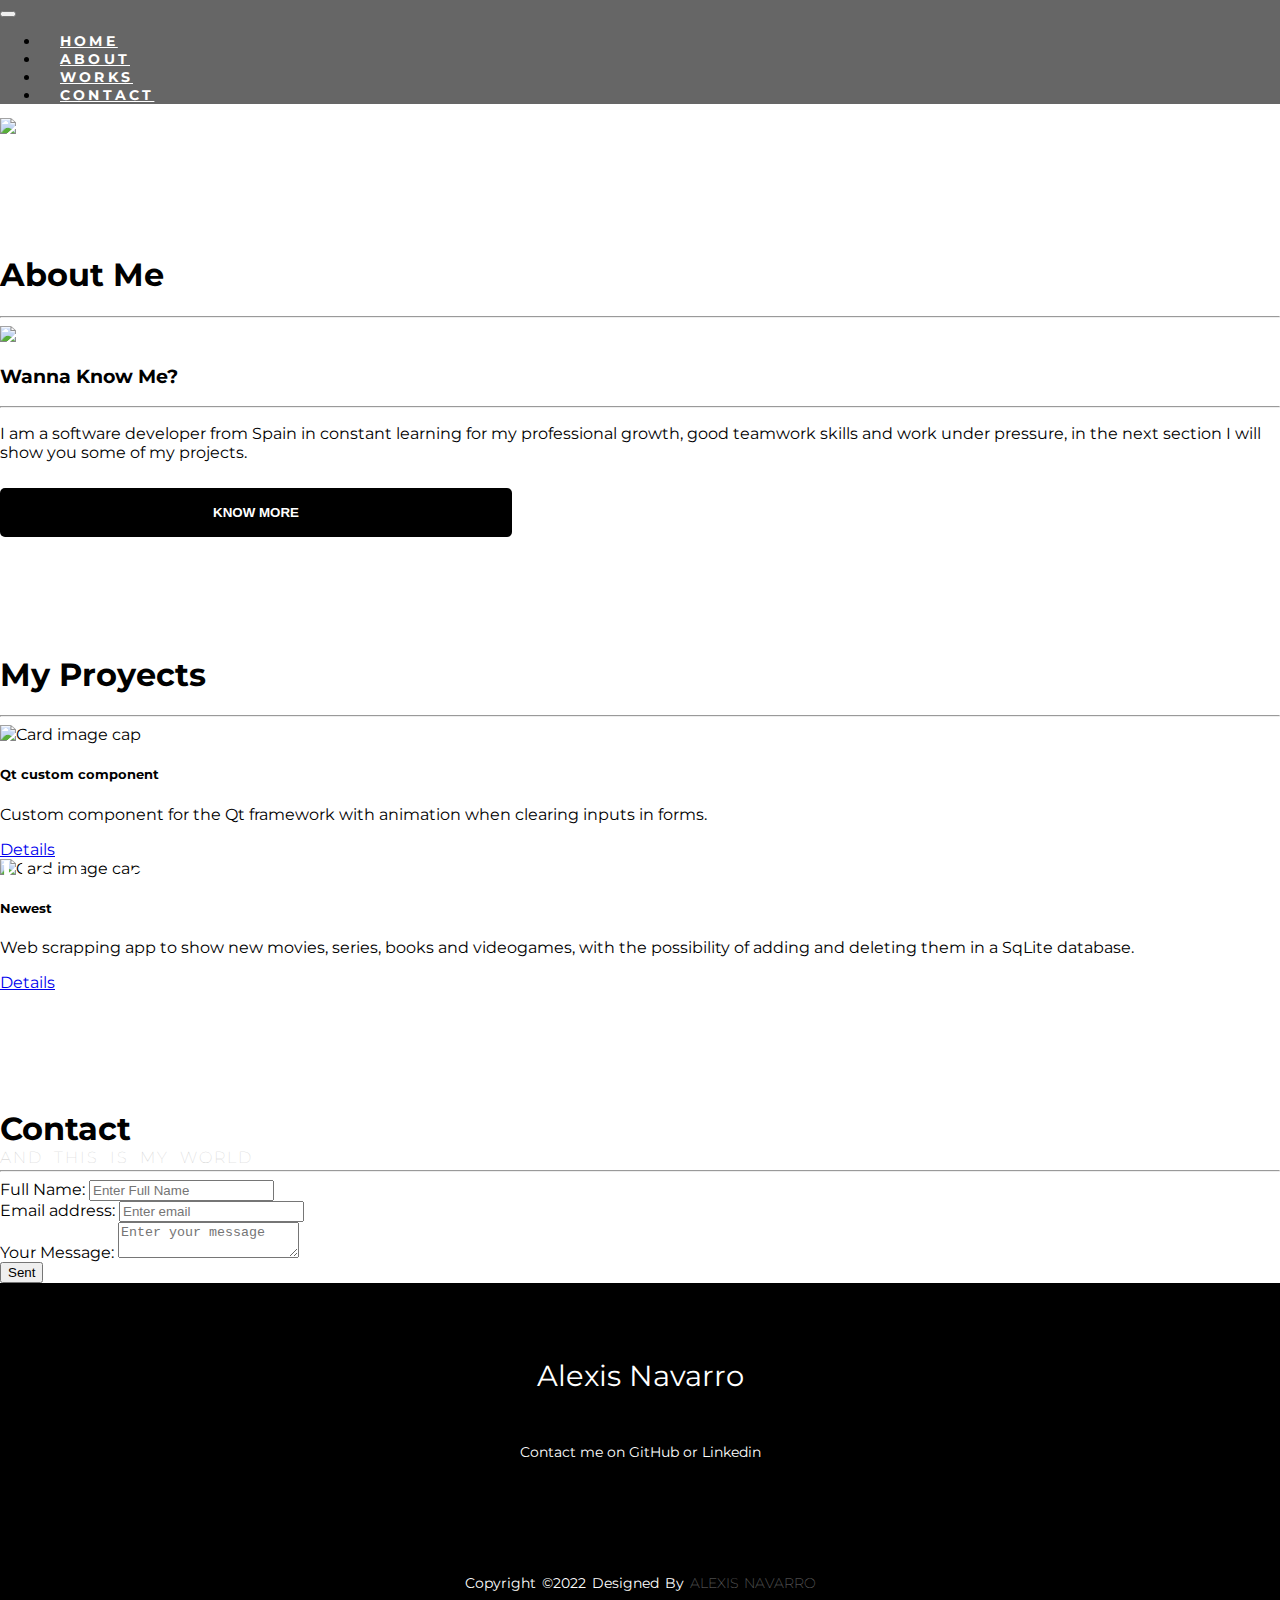
==== commit 4113bf14: "Add files via upload" ====
--- a/index.html
+++ b/index.html
@@ -1,151 +1,176 @@
 <!DOCTYPE html>
 <html lang="en">
+
 <head>
-  <meta charset="UTF-8">
-  <meta http-equiv="X-UA-Compatible" content="IE=edge">
-  <meta name="viewport" content="width=device-width, initial-scale=1.0">
-  <title>portfolio</title>
-  <link rel="stylesheet" href="css/styles.css">
-  <link rel="stylesheet" href="https://use.fontawesome.com/releases/v5.15.3/css/all.css" integrity="sha384-SZXxX4whJ79/gErwcOYf+zWLeJdY/qpuqC4cAa9rOGUstPomtqpuNWT9wdPEn2fk" crossorigin="anonymous">
+    <meta charset="UTF-8">
+    <meta http-equiv="X-UA-Compatible" content="IE=edge">
+    <meta name="viewport" content="width=device-width, initial-scale=1.0">
+    <link rel="stylesheet" href="estilos.css">
+    </link>
+    <title>My Portfolio</title>
 </head>
-<body>
-  <div class="wrapper">
-    <header>
-      <nav class="navbar">
-        <div class="brand">
-          <h2>A<span>N</span></h2>
+
+<body data-spy="scroll" data-target="#navbarResponsive">
+    <link href="https://cdn.jsdelivr.net/npm/bootstrap@5.2.0-beta1/dist/css/bootstrap.min.css" rel="stylesheet"
+        integrity="sha384-0evHe/X+R7YkIZDRvuzKMRqM+OrBnVFBL6DOitfPri4tjfHxaWutUpFmBp4vmVor" crossorigin="anonymous">
+
+    <link rel="stylesheet" href="font-awesome/css/font-awesome.min.css">
+    <div id="home">
+        <!------  NAVIGATION BAR START ------>
+        <nav class="navbar navbar-expand-md navbar-dark bg-dark fixed-top text-white">
+            <div class="container-fluid">
+                <button class="navbar-toggler" type="button" data-bs-toggle="collapse" data-target="#navbarResponsive">
+                    <span class="navbar-toggler-icon"></span>
+                </button>
+                <div class="collapse navbar-collapse" id="navbarResponsive">
+                    <ul class="navbar-nav mx-auto">
+                        <li class="nav-item active">
+                            <a class="nav-link" href="#home">Home</a>
+                        </li>
+                        <li class="nav-item">
+                            <a class="nav-link" href="#about">About</a>
+                        </li>
+                        <li class="nav-item">
+                            <a class="nav-link" href="#service">Works</a>
+                        </li>
+                        <li class="nav-item">
+                            <a class="nav-link" href="#contact">Contact</a>
+                        </li>
+                    </ul>
+
+                </div>
+            </div>
+        </nav>
+        <!------  NAVIGATION BAR END ------>
+        <!------  BACKGROUND START ------>
+        <div class="background">
+            <img src="img/back1.jpg" class="img-fluid">
         </div>
-        <ul class="menu">
-          <li><a href="#"  class="active">Home</a></li>
-          <li><a href="#">About me</a></li>
-          <li><a href="#">Portfolio</a></li>
-          <li><a href="#">Contact</a></li>
-        </ul>
-      </nav>
-    </header>
-    <main class="main">
-      <div class="info-content">
-        <h1>I'm <span>Alexis</span> Navarro</h1>
-         <p>Software developer from Spain</p>
-         <a download href="#"><button class="download-cv">Download CV</button></a>
-      </div>
-      <img src="/img/yo.jpg" alt="">
-    </main>
-  </div>
-    <div class="about">
-      <img src="/img/yoAbout.jpg" alt="">
-      <div class="about-info">
-        <h2>About me</h2>
-        <div class="divider"></div>
-        <p>Lorem ipsum dolor, sit amet consectetur adipisicing elit. Dolores id cumque asperiores fugit, quis repudiandae accusamus quisquam modi numquam laudantium fugiat enim eum pariatur amet illum recusandae debitis reprehenderit sed?</p>
-        <p>Lorem ipsum dolor, sit amet consectetur adipisicing elit. Dolores id cumque asperiores fugit, quis repudiandae accusamus quisquam modi numquam laudantium fugiat enim eum pariatur amet illum recusandae debitis reprehenderit sed?</p>
-        <button class="download-cv">Read more</button>
-      </div>
+        <div class="heading-content text-center">
+            <h5>Hello, I'm</h5>
+            <h1>Alexis Navarro</h1>
+            <p>AND THIS IS MY WORLD</p>
+        </div>
+        <!------  BACKGROUND END ------>
     </div>
-    <div class="portfolio">
-      <div class="portfolio-heading">
-        <h2>My Portfolio</h2>
-        <div class="divider"></div>
-      </div>
-      <div class="container">
-        <div class="card">
-          <div class="card__img">
-          </div>
-          <div class="card__title">
-            <h2>Project Description</h2>
-          </div>
-          <div class="card__proyect-links">
-            <a href="#">
-              <i class="fab fa-github"></i>
-            </a>
-            <a href="">
-              <i class="fas fa-globe-asia"></i>
-            </a>
-          </div>
-          <div class="button-content">
-            <button class="project-details-button download-cv">
-              <a href="#">Project Details</a>
-            </button>
-          </div>
+
+    <!------  ABOUT START ------>
+    <div id="about" class="offset container mt-3 mb-5">
+        <div class="post-heading text-center">
+            <h1>About Me</h1>
+            <hr class="w-50 mx-auto pb-5">
         </div>
-        <div class="card">
-          <div class="card__img">
-          </div>
-          <div class="card__title">
-            <h2>Project Description</h2>
-          </div>
-          <div class="card__proyect-links">
-            <a href="#">
-              <i class="fab fa-github"></i>
-            </a>
-            <a href="">
-              <i class="fas fa-globe-asia"></i>
-            </a>
-            <a href="">
-              <i class="fas fa-code"></i>
-            </a>
-          </div>
-          <div class="button-content">
-            <button class="project-details-button download-cv">
-              <a href="#">Project Details</a>
-            </button>
-          </div>
+        <div class="row">
+            <div class="col-lg-6 col-md-6 col-12">
+                <img src="img/back1.jpg" class="img-fluid">
+            </div>
+            <div class="col-lg-6 col-md-6 col-12">
+                <h3>Wanna Know Me?</h3>
+                <hr>
+                <p id="aboutP">
+                    I am a software developer from Spain in constant learning
+                    for my professional growth, good teamwork skills and work
+                    under pressure, in the next
+                    section I will show you some of my projects.</p>
+                <button class="btn w-50">
+                    <a href="#">Know More</a>
+                </button>
+            </div>
         </div>
-        <div class="card">
-          <div class="card__img">
-          </div>
-          <div class="card__title">
-            <h2>Project Description</h2>
-          </div>
-          <div class="card__proyect-links">
-            <a href="#">
-              <i class="fab fa-github"></i>
-            </a>
-            <a href="">
-              <i class="fas fa-globe-asia"></i>
-            </a>
-            <a href="">
-              <i class="fas fa-code"></i>
-            </a>
-          </div>
-          <div class="button-content">
-            <button class="project-details-button download-cv">
-              <a href="#">Project Details</a>
-            </button>
-          </div>
+    </div>
+    </div>
+    <!------  ABOUT END ------>
+
+    <!------  SERVICE START ------>
+    <div id="service" class="offset container mt-3 pb-5">
+        <div class="post-heading text-center">
+            <h1>My Proyects</h1>
+            <hr class="w-50 mx-auto pb-5">
         </div>
-      </div>
+
+        <div class="row">
+            <div class="col-lg-4 col-md-6 col-12 pb-5">
+                <div class="card">
+                    <img class="card-img-top" src="img/qtProyect.png" alt="Card image cap">
+                    <div class="card-body">
+                        <h5 class="card-title">Qt custom component</h5>
+                        <p class="card-text">Custom component for the Qt framework with animation when clearing inputs
+                            in forms.</p>
+                        <a href="https://github.com/alexisnavarromoreno/ComponentePersonalizadoQt"
+                            class="btn btn-dark">Details</a>
+                    </div>
+                </div>
+            </div>
+            <div class="col-lg-4 col-md-6 col-12 pb-5">
+                <div class="card">
+                    <img class="card-img-top" src="img/logo.PNG" alt="Card image cap">
+                    <div class="card-body">
+                        <h5 class="card-title">Newest</h5>
+                        <p class="card-text">
+                            Web scrapping app to show new movies, series, books and videogames, with the possibility of
+                            adding and deleting them in a SqLite database.</p>
+                        <a href="https://github.com/alexisnavarromoreno/Newest_APP" class="btn btn-dark">Details</a>
+                    </div>
+                </div>
+            </div>
+        </div>
+
+
     </div>
-  
-    <div class="contact-section">
-      <div class="contact-heading">
-        <h2>Keep in touch</h2>
-        <div class="divider"></div>
-      </div>
-      <div class="container-contact">
-        <img src="/img/yoOpacity.png" alt="">
-        <div class="contact-form">
-          <h4>Send me a message...</h4>
-          <form  class="form-group" method="post">
-            <input type="text" placeholder="Name" class="input">
-            <input type="email" placeholder="Email" class="input">
-            <textarea name="message" placeholder="Place your message here..."></textarea>
-            <button type="submit" class="btn-submit">Send message</button>
-          </form>
+    <!------  SERVICE END ------>
+
+
+    <!------  CONTACT START ------>
+    <div id="contact" class="offset w-50 mx-auto mt-5 pb-5">
+        <div class="post-heading text-center">
+            <h1>Contact</h1>
+            <hr class="w-50 mx-auto pb-5">
         </div>
-      </div>
+        <form action="enviarFormulario.php" method="post" id="formContact" enctype="multipart/form-data">
+            <div class="form-group">
+                <label for="fullName">Full Name:</label>
+                <input type="text" name="fullName" class="form-control" id="fullName" placeholder="Enter Full Name" required>
+            </div>
+            <div class="form-group">
+                <label for="email">Email address:</label>
+                <input type="email" name="email" class="form-control" id="email" placeholder="Enter email" required>
+            </div>
+            <div class="form-group">
+                <label for="message">Your Message:</label>
+                <textarea class="form-control" name="message" id="message" placeholder="Enter your message" required></textarea>
+            </div>
+            <button type="submit" class="btn btn-dark">Sent</button>
+        </form>
+
     </div>
-  
-    <footer class="footer"> 
-      <div class="footer-content">
-        <h2>Alexis Navarro</h2>
-        <h5>Software Developer</h5>
-      </div>
-      <div class="sotial-networks">
-        <i class="fab fa-instagram"></i>
-        <i class="fab fa-linkedin"></i>
-        <i class="fab fa-twitter-square"></i>
-      </div>
+    <!------  CONTACT END ------>
+
+    <footer id="footer">
+        <div class="footer-content">
+            <h3>Alexis Navarro</h3>
+            <p>Contact me on GitHub or Linkedin</p>
+            <ul class="socials">
+                <li><a href="https://github.com/alexisnavarromoreno"><i class="fa fa-github fa-3x"
+                            aria-hidden="true"></i></a></li>
+                <li><a href="https://www.linkedin.com/feed/"><i class="fa fa-linkedin-square fa-3x"
+                            aria-hidden="true"></i></a></li>
+            </ul>
+        </div>
+        <div class="footer-bottom">
+            <p>Copyright &copy;2022 designed by <span>Alexis Navarro</span></p>
+        </div>
     </footer>
-  </body>
-</html>    +
+
+    <script src="https://cdn.jsdelivr.net/npm/bootstrap@5.2.0-beta1/dist/js/bootstrap.bundle.min.js"
+        integrity="sha384-pprn3073KE6tl6bjs2QrFaJGz5/SUsLqktiwsUTF55Jfv3qYSDhgCecCxMW52nD2"
+        crossorigin="anonymous"></script>
+    <script src="https://cdn.jsdelivr.net/npm/@popperjs/core@2.11.5/dist/umd/popper.min.js"
+        integrity="sha384-Xe+8cL9oJa6tN/veChSP7q+mnSPaj5Bcu9mPX5F5xIGE0DVittaqT5lorf0EI7Vk"
+        crossorigin="anonymous"></script>
+    <script src="https://cdn.jsdelivr.net/npm/bootstrap@5.2.0-beta1/dist/js/bootstrap.min.js"
+        integrity="sha384-kjU+l4N0Yf4ZOJErLsIcvOU2qSb74wXpOhqTvwVx3OElZRweTnQ6d31fXEoRD1Jy"
+        crossorigin="anonymous"></script>
+</body>
+
+</html>--- a/estilos.css
+++ b/estilos.css
@@ -0,0 +1,166 @@
+@import url('https://fonts.googleapis.com/css2?family=Montserrat&display=swap');
+body{
+    margin: 0;
+    padding:0;
+    box-sizing: border-box;
+    overflow-x: hidden;
+    font-family: 'Montserrat', sans-serif;
+}
+
+.navbar{
+    text-transform: uppercase;
+    font-size: 14px;
+    font-weight: 700;
+    letter-spacing: 0.2rem;
+    background: rgba(0,0,0,0.6) !important;
+}
+
+.offset:before{
+    display: block;
+    content: "";
+    height: 6rem;
+}
+
+.navbar-dark .navbar-nav .nav-link{
+    color: #fff;
+    padding-left: 20px;
+    padding-top: 20px;
+    padding-bottom: 20px;
+}
+
+.navbar-dark .navbar-nav .nav-link.active,
+.navbar-dark .navbar-nav .nav-link:hover{
+    color: #1ebba3 ;
+}
+
+.heading-content{
+    position: absolute;
+    top:85%;
+    width:100%;
+    max-width:100%;
+}
+
+.heading-content h5{
+    font-size: 4em;
+    font-weight: 300;
+    color: #fff;
+    font-family: monospace;
+}
+
+.heading-content h1{
+    font-size: 5em;
+    font-weight: bolder;
+    color: #fff;
+    font-family: 'Montserrat', sans-serif;
+}
+
+.heading-content p{
+    font-size: 1em;
+    text-transform: uppercase;
+    font-weight: lighter;
+    color: #ccc;
+    word-spacing: 5px;
+    letter-spacing: 2px;
+}
+
+/*--------------------ABOUT START--------------------------*/
+#about .btn{
+    border: 2px solid transparent;
+    width: 40%;
+    padding: 15px 22px;
+    background: #000;
+    border-radius: 5px;
+    margin-top: 10px;
+}
+
+#about .btn a{
+    color: #fff;
+    text-decoration: none;
+    font-size: 1em;
+    font-weight: bold;
+    text-transform: uppercase;
+}
+
+#about .btn:hover{
+    border: 2px solid #1ebb;
+    cursor: pointer;
+}
+/*--------------------ABOUT END--------------------------*/
+
+/*--------------------SERVICE START--------------------------*/
+#footer{
+    padding-top: 40px;
+    box-sizing: border-box;
+    background: rgb(0, 0, 0);
+    height: auto;
+    width: 100vw;
+    font-family: 'Montserrat', sans-serif;
+    color: #fff;
+}
+.footer-content{
+    display: flex;
+    align-items: center;
+    justify-content: center;
+    flex-direction: column;
+    text-align: center;
+}
+
+.footer-content h3{
+    font-size: 1.8rem;
+    font-weight: 400;
+    text-transform: capitalize;
+    line-height: 3rem;
+}
+
+.footer-content p{
+    max-width: 500px;
+    margin: 10px auto;
+    line-height: 28px;
+    font-size: 14px;
+}
+.socials{
+    list-style: none;
+    display: flex;
+    align-items: center;
+    justify-content: center;
+    margin: 1rem 0 3rem 0;
+    color: #fff;
+}
+.socials li{
+    margin: 0 10px;
+}
+
+.socials a{
+    text-decoration: none;
+    color: #fff;
+}
+
+.socials a i{
+    transition: color .4s ease;
+}
+
+.socials a:hover i{
+    color:#1ebba3;
+}
+
+.footer-bottom{
+    background: #000;
+    width: 100vw;
+    padding: 20px 0;
+    text-align: center;
+}
+
+.footer-bottom p{
+    font-size: 14px;
+    word-spacing: 2px;
+    text-transform: capitalize;
+}
+
+.footer-bottom span{
+    text-transform: uppercase;
+    opacity: .4;
+    font-weight: 200;
+}
+
+
+/*--------------------SERVICE END--------------------------*/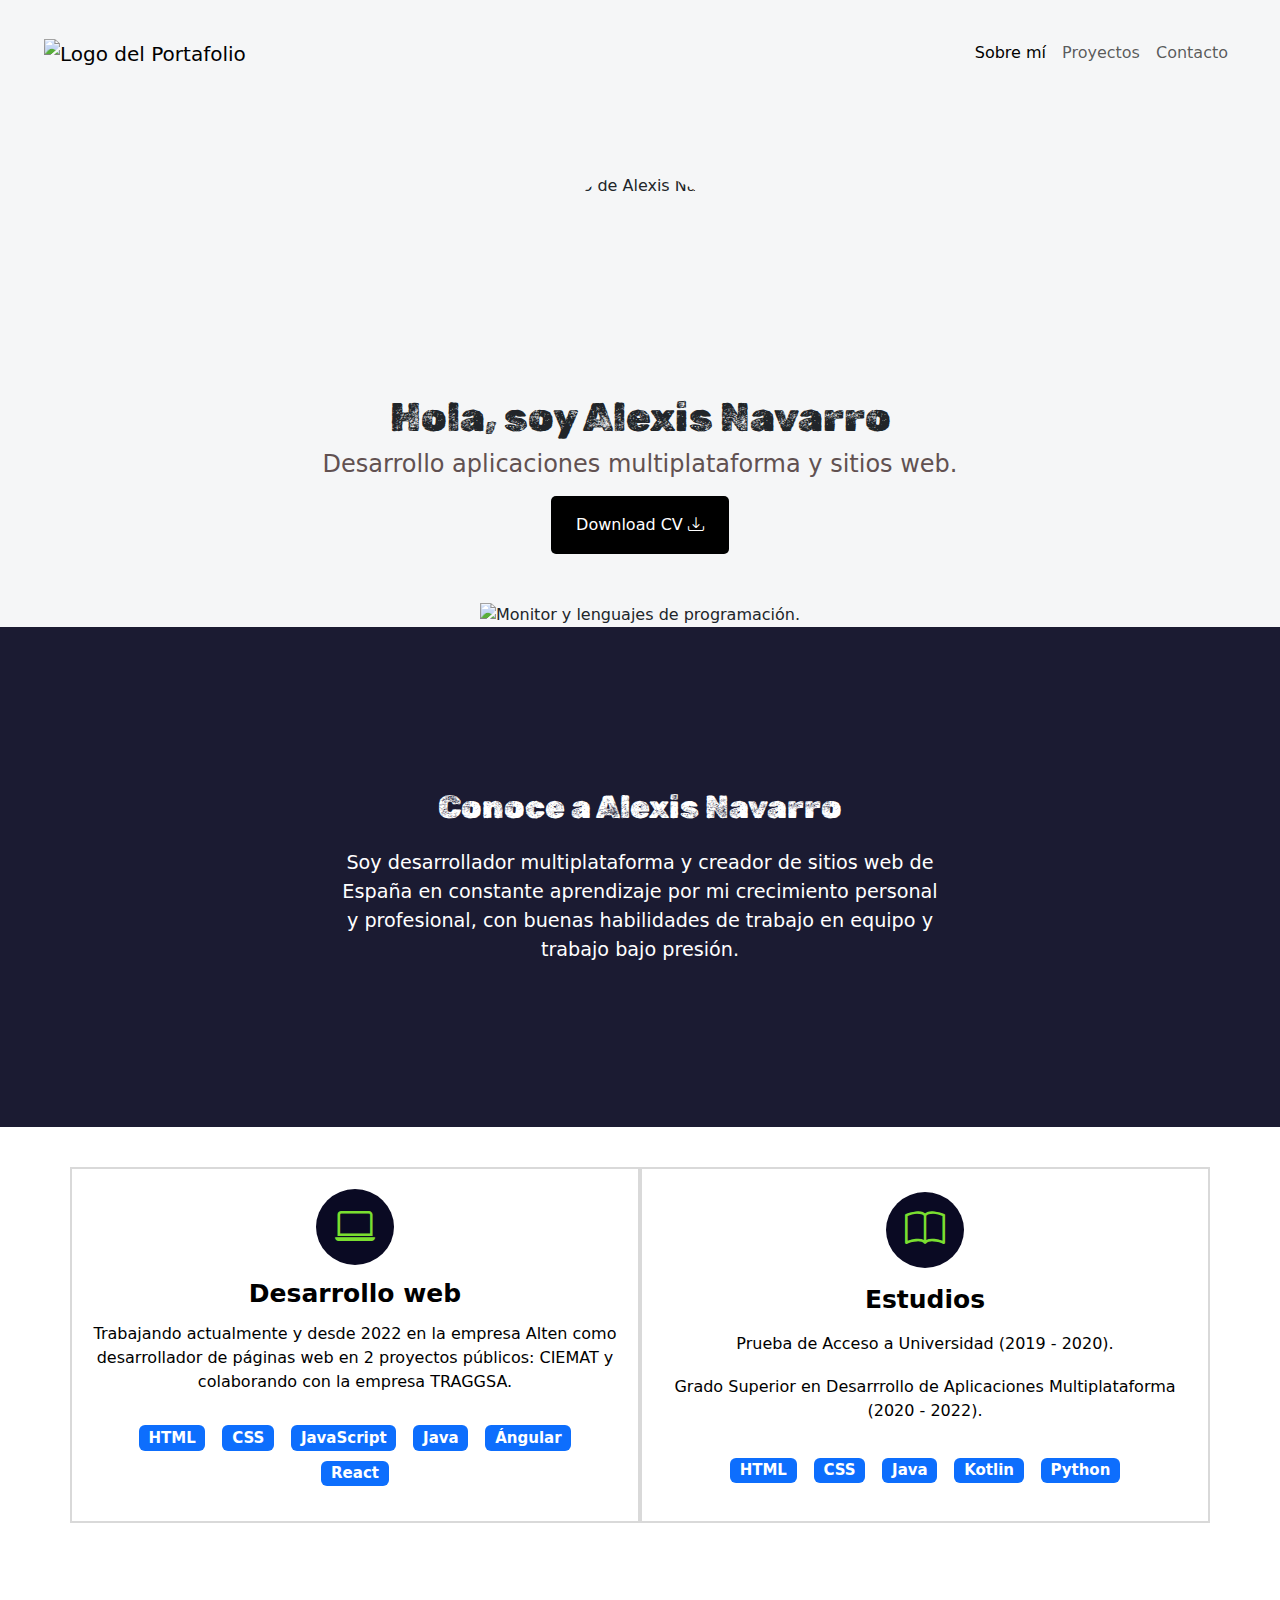
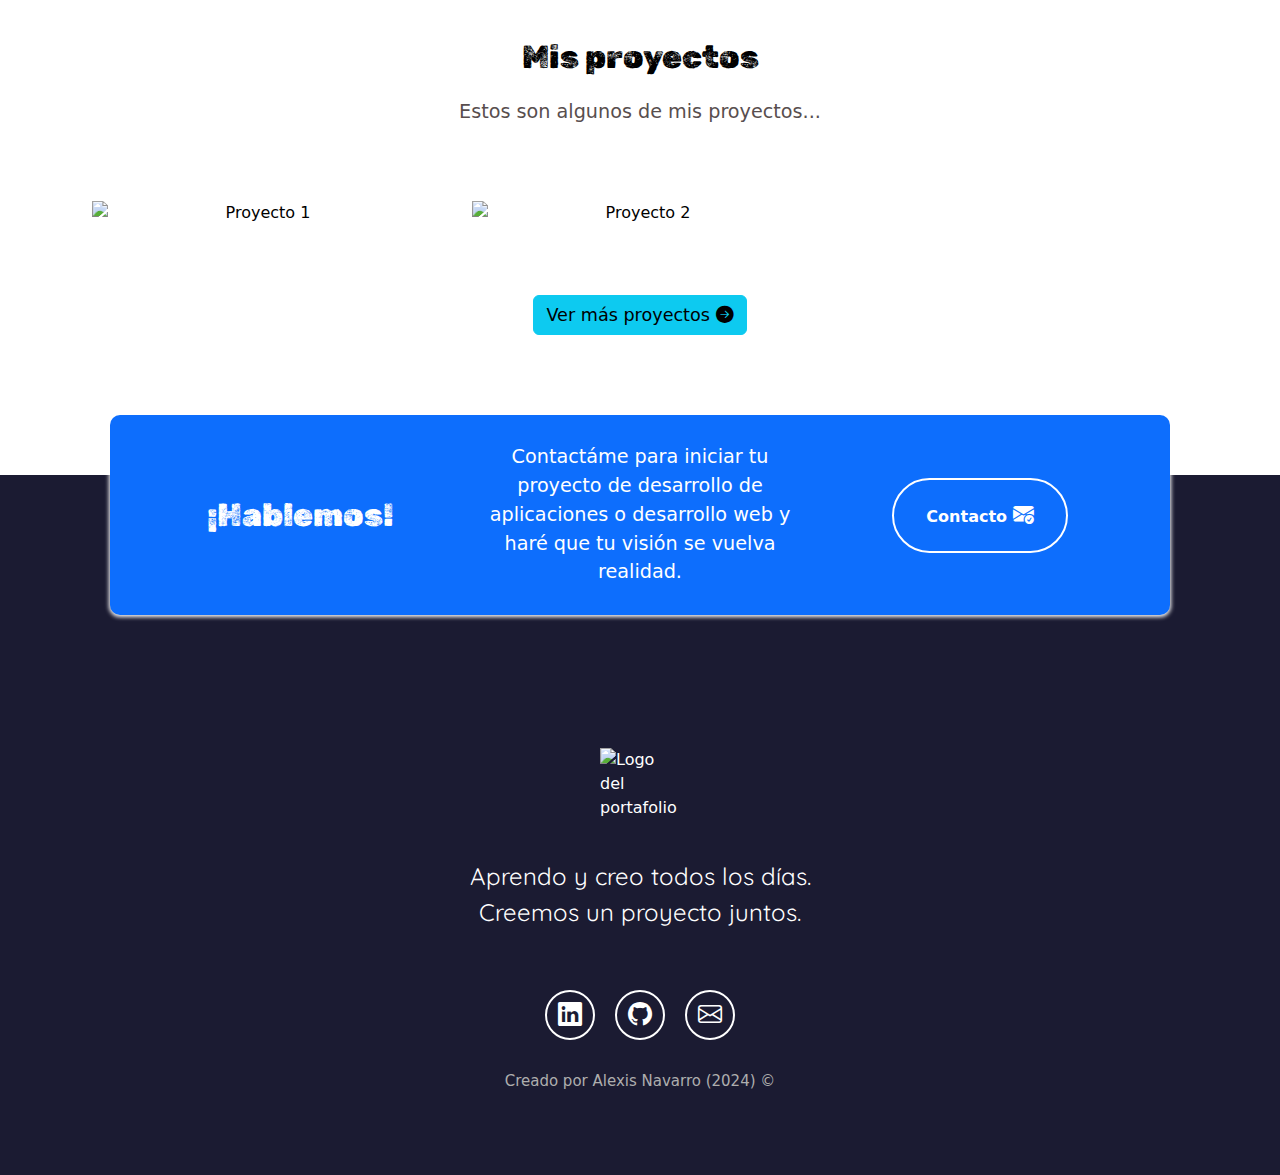
==== commit 14964508: "Add files via upload" ====
--- a/index.html
+++ b/index.html
@@ -1,176 +1,203 @@
 <!DOCTYPE html>
-<html lang="en">
-
-<head>
-    <meta charset="UTF-8">
-    <meta http-equiv="X-UA-Compatible" content="IE=edge">
-    <meta name="viewport" content="width=device-width, initial-scale=1.0">
-    <link rel="stylesheet" href="estilos.css">
-    </link>
-    <title>My Portfolio</title>
-</head>
-
-<body data-spy="scroll" data-target="#navbarResponsive">
-    <link href="https://cdn.jsdelivr.net/npm/bootstrap@5.2.0-beta1/dist/css/bootstrap.min.css" rel="stylesheet"
-        integrity="sha384-0evHe/X+R7YkIZDRvuzKMRqM+OrBnVFBL6DOitfPri4tjfHxaWutUpFmBp4vmVor" crossorigin="anonymous">
-
-    <link rel="stylesheet" href="font-awesome/css/font-awesome.min.css">
-    <div id="home">
-        <!------  NAVIGATION BAR START ------>
-        <nav class="navbar navbar-expand-md navbar-dark bg-dark fixed-top text-white">
+<html lang="es">
+    <head>
+        <!-- Metadatos -->
+        <meta charset="UTF-8">
+        <meta name="author" content="Alexis Navarro">
+        <meta name="description" content="Portafolio de desarrollo de aplicaciones multiplataforma/web de Alexis Navarro">
+        <meta name="keywords" content="HTML, CSS, JavaScript, Java, Python, Kotlin, Angular, React">
+        <meta name="viewport" content="width=device-width, initial-scale=1">
+        <!-- Titulo -->
+        <title>Alexis Navarro | Desarrollo de Aplicaciones Multiplataforma/Web</title>
+        <!-- Favicon -->
+        <link rel="icon" type="image/x-icon" href="imagenes/icono.png"></link>
+        <!-- Bootstrap -->
+        <link href="https://cdn.jsdelivr.net/npm/bootstrap@5.3.3/dist/css/bootstrap.min.css" rel="stylesheet" integrity="sha384-QWTKZyjpPEjISv5WaRU9OFeRpok6YctnYmDr5pNlyT2bRjXh0JMhjY6hW+ALEwIH" crossorigin="anonymous">
+        <!-- Iconos de Bootstrap -->
+        <link rel="stylesheet" href="https://cdn.jsdelivr.net/npm/bootstrap-icons@1.11.3/font/bootstrap-icons.min.css">
+        <!-- CSS -->
+        <link rel="stylesheet" href="style.css">
+        <!-- Google Fonts -->
+        <link rel="preconnect" href="https://fonts.googleapis.com">
+        <link rel="preconnect" href="https://fonts.gstatic.com" crossorigin>
+        <link href="https://fonts.googleapis.com/css2?family=Bungee+Shade&family=Rubik+Dirt&display=swap" rel="stylesheet">
+        <link rel="preconnect" href="https://fonts.googleapis.com">
+        <link rel="preconnect" href="https://fonts.gstatic.com" crossorigin>
+        <link href="https://fonts.googleapis.com/css2?family=Quicksand:wght@500&display=swap" rel="stylesheet">
+    </head>
+    <body>
+        <!-- Barra de navegacion -->
+        <nav class="navbar navbar-expand-md navbar-light">
             <div class="container-fluid">
-                <button class="navbar-toggler" type="button" data-bs-toggle="collapse" data-target="#navbarResponsive">
-                    <span class="navbar-toggler-icon"></span>
+              <button class="navbar-toggler" type="button" data-bs-toggle="collapse" data-bs-target="#navbar-toggler" aria-controls="navbarTogglerDemo01" aria-expanded="false" aria-label="Toggle navigation">
+                <span class="navbar-toggler-icon"></span>
+              </button>
+              <div class="collapse navbar-collapse" id="navbar-toggler">
+                <a class="navbar-brand" href="#">
+                    <img src="imagenes/icono.png" width="50" alt="Logo del Portafolio">
+                </a>
+                <ul class="navbar-nav d-flex justify-content-center align-items-center">
+                  <li class="nav-item">
+                    <a class="nav-link active" aria-current="page" href="#sobre-mi">Sobre mí</a>
+                  </li>
+                  <li class="nav-item">
+                    <a class="nav-link" href="#proyectos">Proyectos</a>
+                  </li>
+                  <li class="nav-item">
+                    <a class="nav-link" href="#contacto">Contacto</a>
+                  </li>
+                </ul>
+              </div>
+            </div>
+        </nav>
+        <!-- Seccion Hero -->
+        <section class="hero align-items-stretch">
+            <div class="hero-principal d-flex flex-column justify-content-center align-items-center">
+                <img class="hero-imagen-desarrollador" src="imagenes/alexis.jpg" alt="Foto de Alexis Navarro">
+                <h1>Hola, soy Alexis Navarro</h1>
+                <h2>Desarrollo aplicaciones multiplataforma y sitios web.</h2>
+                <a role="button" target="_blank" href="CV_Alexis.pdf" download class="btn btn-dark">
+                    Download CV
+                    <i class="bi bi-download"></i>
+                </a>
+            </div>
+            <div class="hero-inferior">
+                <img class="hero-inferior-imagen img-fluid" src="imagenes/hero-inferior.svg" alt="Monitor y lenguajes de programación.">
+            </div>
+        </section>
+
+        <!-- Sobre mi -->
+        <section id="sobre-mi" class="sobre-mi seccion-oscura">
+            <div class="contenedor">
+                <h2 class="seccion-titulo">Conoce a Alexis Navarro</h2>
+                <p class="seccion-texto">Soy desarrollador multiplataforma y creador de sitios web de España en constante aprendizaje por mi crecimiento personal y profesional, con buenas habilidades de trabajo en equipo y trabajo bajo presión.</p>
+            </div>
+        </section>
+
+        <!-- Experiencia -->
+        <section class="experiencia seccion-clara">
+            <div class="container text-center">
+                <div class="row">
+                    <!-- Experiencia profesional -->
+                    <div class="columna col-6 col-md-6">
+                        <i class="bi bi-laptop"></i>
+                        <p class="experiencia-titulo">Desarrollo web</p>
+                        <p>Trabajando actualmente y desde 2022 en la empresa Alten como desarrollador de páginas web en 2 proyectos públicos: CIEMAT y colaborando con la empresa TRAGGSA.</p>
+                        <div class="badges-contenedor">
+                            <span class="badge text-bg-primary">HTML</span>
+                            <span class="badge text-bg-primary">CSS</span>
+                            <span class="badge text-bg-primary">JavaScript</span>
+                            <span class="badge text-bg-primary">Java</span>
+                            <span class="badge text-bg-primary">Ángular</span>
+                            <span class="badge text-bg-primary">React</span>
+                        </div>
+                    </div>
+                    <!-- Estudios -->
+                    <div class="columna col-6 col-md-6">
+                        <i class="bi bi-book"></i>
+                        <p class="experiencia-titulo">Estudios</p>           
+                        <p>Prueba de Acceso a Universidad (2019 - 2020).</p>
+                        <p>Grado Superior en Desarrrollo de Aplicaciones Multiplataforma (2020 - 2022).</p>                
+                        <div class="badges-contenedor">
+                            <span class="badge text-bg-primary">HTML</span>
+                            <span class="badge text-bg-primary">CSS</span>
+                            <span class="badge text-bg-primary">Java</span>
+                            <span class="badge text-bg-primary">Kotlin</span>
+                            <span class="badge text-bg-primary">Python</span>
+                        </div>
+                    </div>
+                </div>
+            </div>
+        </section>
+
+        <!-- Proyectos -->
+        <section id="proyectos" class="proyectos-recientes seccion-clara d-flex flex-column">
+            <h2 class="seccion-titulo texto-negro">Mis proyectos</h2>
+            <h3 class="seccion-descripcion">Estos son algunos de mis proyectos...</h3>
+            <!-- Galeria de proyectos -->
+            <div class="container text-center proyectos-contenedor">
+                <div class="row">
+                    <div class="col-12 col-md-6 col-lg-4">
+                        <div class="proyecto">
+                            <img src="imagenes/proyecto1.jpg" alt="Proyecto 1">
+                            <div class="overlay">
+                                <p>Componente personalizado Qt</p>
+                                <div class="iconos-contenedor d-flex">
+                                    <a href="https://github.com/alexisnavarromoreno/ComponentePersonalizadoQt" target="_blank" rel="noopener noreferrer">
+                                        <i class="bi bi-github"></i>
+                                    </a>
+                                </div>
+                                </div>
+                            </div>
+                        </div>
+                        <div class="col-12 col-md-6 col-lg-4">
+                            <div class="proyecto">
+                                <img src="imagenes/proyecto2.jpg" alt="Proyecto 2">
+                                <div class="overlay">
+                                    <p>Newest</p>
+                                    <div class="iconos-contenedor d-flex">
+                                        <a href="https://github.com/alexisnavarromoreno/Newest_APP" target="_blank" rel="noopener noreferrer">
+                                            <i class="bi bi-github"></i>
+                                        </a>
+                                    </div>
+                                    </div>
+                                </div>
+                            </div>
+                    </div>
+                </div>
+            </div>
+            <a href="https://github.com/alexisnavarromoreno?tab=repositories" target="_blank" rel="noopener noreferrer">
+                <button type="button" class="btn btn-info">
+                    Ver más proyectos
+                    <i class="bi bi-arrow-right-circle-fill"></i>
                 </button>
-                <div class="collapse navbar-collapse" id="navbarResponsive">
-                    <ul class="navbar-nav mx-auto">
-                        <li class="nav-item active">
-                            <a class="nav-link" href="#home">Home</a>
-                        </li>
-                        <li class="nav-item">
-                            <a class="nav-link" href="#about">About</a>
-                        </li>
-                        <li class="nav-item">
-                            <a class="nav-link" href="#service">Works</a>
-                        </li>
-                        <li class="nav-item">
-                            <a class="nav-link" href="#contact">Contact</a>
-                        </li>
-                    </ul>
-
+            </a>
+        </section>
+
+        <!-- Contacto -->
+        <section class="contacto seccion-oscura">
+            <div class="container">
+                <div id="contacto" class="container text-center rectangulo d-flex justify-content-evenly">
+                    <div class="row">
+                        <div class="col-12 col-md-4 seccion-titulo">
+                            ¡Hablemos!
+                        </div>
+                        <div class="col-12 col-md-4 descripcion">
+                            Contactáme para iniciar tu proyecto de desarrollo de aplicaciones o desarrollo web y haré que tu visión se vuelva realidad.
+                        </div>
+                        <div class="col-12 col-md-4">
+                            <a href="mailto:alexisnnm.1990@gmail.com">
+                                <button type="button">
+                                    Contacto
+                                    <i class="bi bi-envelope-check-fill"></i>
+                                </button>
+                            </a>
+                        </div>
+                    </div>
                 </div>
             </div>
-        </nav>
-        <!------  NAVIGATION BAR END ------>
-        <!------  BACKGROUND START ------>
-        <div class="background">
-            <img src="img/back1.jpg" class="img-fluid">
+        </section>
+
+        <!-- Pie de pagina (footer) -->
+        <footer class="seccion-oscura d-flex flex-column align-items-center justify-content-center"> 
+            <img class="footer-logo" src="imagenes/icono-blanco.svg" alt="Logo del portafolio">
+            <p class="footer-texto text-center">Aprendo y creo todos los días.<br>Creemos un proyecto juntos.</p>
+            <div class="iconos-redes-sociales d-flex flex-wrap align-items-center justify-content-center">
+            <a href="https://www.linkedin.com/public-profile/settings?lipi=urn%3Ali%3Apage%3Ad_flagship3_profile_self_edit_contact-info%3BGSA7wsHxSuKXGBQJq%2B0wdQ%3D%3D" target="_blank" rel="noopener noreferrer" >
+                <i class="bi bi-linkedin"></i>
+            </a>
+            <a href="https://github.com/alexisnavarromoreno" target="_blank" rel="noopener noreferrer" >
+                <i class="bi bi-github"></i>
+            </a>
+            <a href="mailto:alexisnm1990@gmail.com" target="_blank" rel="noopener noreferrer" >
+                <i class="bi bi-envelope"></i>
+            </a>
         </div>
-        <div class="heading-content text-center">
-            <h5>Hello, I'm</h5>
-            <h1>Alexis Navarro</h1>
-            <p>AND THIS IS MY WORLD</p>
-        </div>
-        <!------  BACKGROUND END ------>
-    </div>
-
-    <!------  ABOUT START ------>
-    <div id="about" class="offset container mt-3 mb-5">
-        <div class="post-heading text-center">
-            <h1>About Me</h1>
-            <hr class="w-50 mx-auto pb-5">
-        </div>
-        <div class="row">
-            <div class="col-lg-6 col-md-6 col-12">
-                <img src="img/back1.jpg" class="img-fluid">
-            </div>
-            <div class="col-lg-6 col-md-6 col-12">
-                <h3>Wanna Know Me?</h3>
-                <hr>
-                <p id="aboutP">
-                    I am a software developer from Spain in constant learning
-                    for my professional growth, good teamwork skills and work
-                    under pressure, in the next
-                    section I will show you some of my projects.</p>
-                <button class="btn w-50">
-                    <a href="#">Know More</a>
-                </button>
-            </div>
-        </div>
-    </div>
-    </div>
-    <!------  ABOUT END ------>
-
-    <!------  SERVICE START ------>
-    <div id="service" class="offset container mt-3 pb-5">
-        <div class="post-heading text-center">
-            <h1>My Proyects</h1>
-            <hr class="w-50 mx-auto pb-5">
-        </div>
-
-        <div class="row">
-            <div class="col-lg-4 col-md-6 col-12 pb-5">
-                <div class="card">
-                    <img class="card-img-top" src="img/qtProyect.png" alt="Card image cap">
-                    <div class="card-body">
-                        <h5 class="card-title">Qt custom component</h5>
-                        <p class="card-text">Custom component for the Qt framework with animation when clearing inputs
-                            in forms.</p>
-                        <a href="https://github.com/alexisnavarromoreno/ComponentePersonalizadoQt"
-                            class="btn btn-dark">Details</a>
-                    </div>
-                </div>
-            </div>
-            <div class="col-lg-4 col-md-6 col-12 pb-5">
-                <div class="card">
-                    <img class="card-img-top" src="img/logo.PNG" alt="Card image cap">
-                    <div class="card-body">
-                        <h5 class="card-title">Newest</h5>
-                        <p class="card-text">
-                            Web scrapping app to show new movies, series, books and videogames, with the possibility of
-                            adding and deleting them in a SqLite database.</p>
-                        <a href="https://github.com/alexisnavarromoreno/Newest_APP" class="btn btn-dark">Details</a>
-                    </div>
-                </div>
-            </div>
-        </div>
-
-
-    </div>
-    <!------  SERVICE END ------>
-
-
-    <!------  CONTACT START ------>
-    <div id="contact" class="offset w-50 mx-auto mt-5 pb-5">
-        <div class="post-heading text-center">
-            <h1>Contact</h1>
-            <hr class="w-50 mx-auto pb-5">
-        </div>
-        <form action="enviarFormulario.php" method="post" id="formContact" enctype="multipart/form-data">
-            <div class="form-group">
-                <label for="fullName">Full Name:</label>
-                <input type="text" name="fullName" class="form-control" id="fullName" placeholder="Enter Full Name" required>
-            </div>
-            <div class="form-group">
-                <label for="email">Email address:</label>
-                <input type="email" name="email" class="form-control" id="email" placeholder="Enter email" required>
-            </div>
-            <div class="form-group">
-                <label for="message">Your Message:</label>
-                <textarea class="form-control" name="message" id="message" placeholder="Enter your message" required></textarea>
-            </div>
-            <button type="submit" class="btn btn-dark">Sent</button>
-        </form>
-
-    </div>
-    <!------  CONTACT END ------>
-
-    <footer id="footer">
-        <div class="footer-content">
-            <h3>Alexis Navarro</h3>
-            <p>Contact me on GitHub or Linkedin</p>
-            <ul class="socials">
-                <li><a href="https://github.com/alexisnavarromoreno"><i class="fa fa-github fa-3x"
-                            aria-hidden="true"></i></a></li>
-                <li><a href="https://www.linkedin.com/feed/"><i class="fa fa-linkedin-square fa-3x"
-                            aria-hidden="true"></i></a></li>
-            </ul>
-        </div>
-        <div class="footer-bottom">
-            <p>Copyright &copy;2022 designed by <span>Alexis Navarro</span></p>
-        </div>
-    </footer>
-
-
-    <script src="https://cdn.jsdelivr.net/npm/bootstrap@5.2.0-beta1/dist/js/bootstrap.bundle.min.js"
-        integrity="sha384-pprn3073KE6tl6bjs2QrFaJGz5/SUsLqktiwsUTF55Jfv3qYSDhgCecCxMW52nD2"
-        crossorigin="anonymous"></script>
-    <script src="https://cdn.jsdelivr.net/npm/@popperjs/core@2.11.5/dist/umd/popper.min.js"
-        integrity="sha384-Xe+8cL9oJa6tN/veChSP7q+mnSPaj5Bcu9mPX5F5xIGE0DVittaqT5lorf0EI7Vk"
-        crossorigin="anonymous"></script>
-    <script src="https://cdn.jsdelivr.net/npm/bootstrap@5.2.0-beta1/dist/js/bootstrap.min.js"
-        integrity="sha384-kjU+l4N0Yf4ZOJErLsIcvOU2qSb74wXpOhqTvwVx3OElZRweTnQ6d31fXEoRD1Jy"
-        crossorigin="anonymous"></script>
-</body>
-
+        <div class="derechos-de-autor">Creado por Alexis Navarro (2024) &#169;</div>
+        </footer>
+
+
+        <!-- Bootstrap -->
+        <script src="https://cdn.jsdelivr.net/npm/bootstrap@5.3.3/dist/js/bootstrap.bundle.min.js" integrity="sha384-YvpcrYf0tY3lHB60NNkmXc5s9fDVZLESaAA55NDzOxhy9GkcIdslK1eN7N6jIeHz" crossorigin="anonymous"></script>
+    </body>
 </html>--- a/style.css
+++ b/style.css
@@ -0,0 +1,355 @@
+/* Barra de navegacion */
+
+.navbar {
+    padding: 2rem;
+    background-color: #f5f6f7;
+}
+.navbar-collapse {
+    align-items: center;
+    justify-content: space-between;
+}
+
+/* Estilos generales */
+
+section {
+    display: flex;
+    flex-direction: column;
+    align-items: center;
+    justify-content: center;
+  }
+  
+  h1 {
+    font-size: 2.5rem;
+    font-family: 'Rubik Dirt', cursive;
+  }
+  
+  .seccion-oscura {
+    color: white;
+    background-color: #1b1b32;
+  }
+  
+  .seccion-clara {
+    color: black;
+    background-color: white;
+  }
+  
+  .seccion-titulo {
+    font-size: 2rem;
+    padding: 15px 0;
+    font-family: 'Rubik Dirt', cursive;
+  }
+  
+  .seccion-descripcion {
+    font-size: 1.2rem;
+    color: #584e4e;
+  }
+  
+  .seccion-texto {
+    font-size: 1.2rem;
+  }
+  
+  .btn-info {
+    font-size: 1.1rem;
+    margin: 20px;
+    margin-bottom: 100px;
+  }
+  
+  .texto-negro {
+    color: black;
+  }
+  
+  .texto-blanco {
+    color: white;
+  }
+
+/* Seccion Hero */
+
+.hero {
+    background-color: #f5f6f7;
+    min-height: 450px;
+    text-align: center;
+
+}
+
+.hero-principal  {
+    padding: 3rem;
+}
+
+.hero-principal h2  {
+    font-size: 1.5rem;
+    color: #615151;
+}
+
+.hero-imagen-desarrollador  {
+    width: 200px;
+    height: 200px;
+    border-radius: 50%;
+    margin: 20px;
+}
+
+.hero .btn{
+    border: 2px solid transparent;
+    width: 15%;
+    padding: 15px 22px;
+    background: #000;
+    border-radius: 5px;
+    margin-top: 10px;
+}
+
+.hero .btn a{
+    color: #fff;
+    text-decoration: none;
+    font-size: 1em;
+    font-weight: bold;
+    text-transform: uppercase;
+}
+
+.hero .btn:hover{
+    border: 2px solid aqua;
+    cursor: pointer;
+}
+
+/* Sobre mi */
+
+.sobre-mi  {
+    height: 500px;
+    padding: 10px;
+}
+
+.sobre-mi .contenedor  {
+    max-width: 600px;
+    text-align: center;
+}
+
+/* Experiencia */
+
+.experiencia{
+    padding: 40px 40px 60px 40px;
+}
+
+.experiencia .columna {
+    padding: 20px;
+    border: 2px solid #8080804d;
+    display: flex;
+    flex-direction: column;
+    align-items: center;
+    justify-content: space-evenly;
+    transition: all 0.2s ease-in;
+}
+
+.experiencia .columna:hover  {
+    color: white;
+    background-color: #1b1b32;
+}
+
+
+.experiencia i {
+    font-size: 2.5rem;
+    color: #7ade30;
+    background-color: #0a0a23;
+    padding: 8px 19px;
+    border-radius: 50%;
+}
+
+.experiencia-titulo  {
+    font-size: 25px;
+    font-weight: bold;
+    margin: 10px 0;
+}
+
+.badges-contenedor  {
+    font-size: 20px;
+    font-weight: bold;
+    margin: 10px 0;
+}
+
+.badge  {
+    margin: 5px;
+}
+
+/* Proyectos */
+
+.proyectos-recientes {
+    padding: 40px;
+  }
+  
+  .proyectos-recientes img {
+    height: 100%;
+    width: 100%;
+    padding: 10px;
+    border-radius: 10px;
+    display: block;
+    transition: all 0.2s ease;
+  }
+  
+  .proyectos-contenedor {
+    padding-top: 60px;
+    margin-bottom: 40px;
+  }
+  
+  .overlay {
+    transition: all 0.2s ease;
+    opacity: 0;
+    position: absolute;
+    top: 50%;
+    left: 50%;
+    transform: translate(-50%, -50%);
+    text-align: center;
+  }
+  
+  .overlay p {
+    font-size: 25px;
+    font-weight: bold;
+    margin-bottom: 0;
+  }
+  
+  .proyecto {
+    position: relative;
+  }
+  
+  .proyecto:hover img {
+    opacity: 0.2;
+  }
+  
+  .proyecto:hover .overlay {
+    opacity: 1;
+  }
+  
+  .overlay .iconos-contenedor {
+    display: flex;
+  }
+  
+  .overlay i {
+    color: black;
+    font-size: 60px;
+    margin: 10px;
+  }
+
+/* Contacto */
+
+.contacto .container {
+    max-width: 1100px;
+    min-height: 200px;
+    padding: 20px;
+  }
+  
+  .contacto .rectangulo {
+    margin-top: -5rem;
+    background-color: rgb(13, 110, 253);
+    border-radius: 10px;
+    box-shadow: 0px 1px 4px 1px white;
+  }
+  
+  .contacto .row {
+    width: 100%;
+    display: flex;
+    align-items: center;
+  }
+  
+  .contacto .descripcion {
+    color: white;
+    font-size: 1.2rem;
+  }
+  
+  .contacto button {
+    color: white;
+    font-weight: bold;
+    background-color: transparent;
+    border: 2px solid white;
+    padding: 1.25em 2em;
+    margin: 10px;
+    border-radius: 100px;
+    transition: all 0.2s ease-in-out;
+  }
+  
+  .contacto button:hover {
+    background-color: white;
+    color: black;
+  }
+  
+  .contacto button i {
+    color: white;
+    font-size: 1.3rem;
+    transition: all 0.2s ease-in-out;
+  }
+  
+  .contacto button:hover i {
+    color: black;
+  }
+
+/* Pie de pagina (footer) */
+
+footer {
+    min-height: 500px;
+  }
+  
+  .footer-logo {
+    height: 80px;
+    width: 80px;
+    margin: 10px;
+  }
+  
+  .footer-texto {
+    font-size: 1.5rem;
+    padding: 20px;
+    margin-bottom: 30px;
+    font-family: 'Quicksand', sans-serif;
+  }
+  
+  .iconos-redes-sociales a {
+    width: 50px;
+    height: 50px;
+    display: flex;
+    align-items: center;
+    justify-content: center;
+    padding: 2px;
+    margin: 10px;
+    border: 2px solid white;
+    border-radius: 50%;
+    transition: all 0.2s ease-in;
+  }
+  
+  .iconos-redes-sociales i {
+    color: white;
+    font-size: 1.5rem;
+    transition: all 0.2s ease-in;
+  }
+  
+  .iconos-redes-sociales a:hover {
+    background-color: white;
+    border: 2px solid rgb(13, 110, 253);
+  }
+  
+  .iconos-redes-sociales a:hover i {
+    color: black;
+  }
+  
+  .derechos-de-autor {
+    font-size: 15px;
+    color: #aeaeae;
+    padding: 20px;
+  }
+  
+
+/* Adaptable (Responsivo) */
+
+@media screen  and (max-width:767px) {
+    .navbar-brand{
+        display: none;
+    }
+}
+
+@media screen and (min-width: 700px){
+    .hero-inferior-imagen  {
+        max-width: 600px;
+    }
+}
+
+@media screen and (max-width: 400px) {
+    .overlay p {
+        font-size: 18px;
+    }
+    .overlay i {
+        font-size: 40px;
+    }
+}